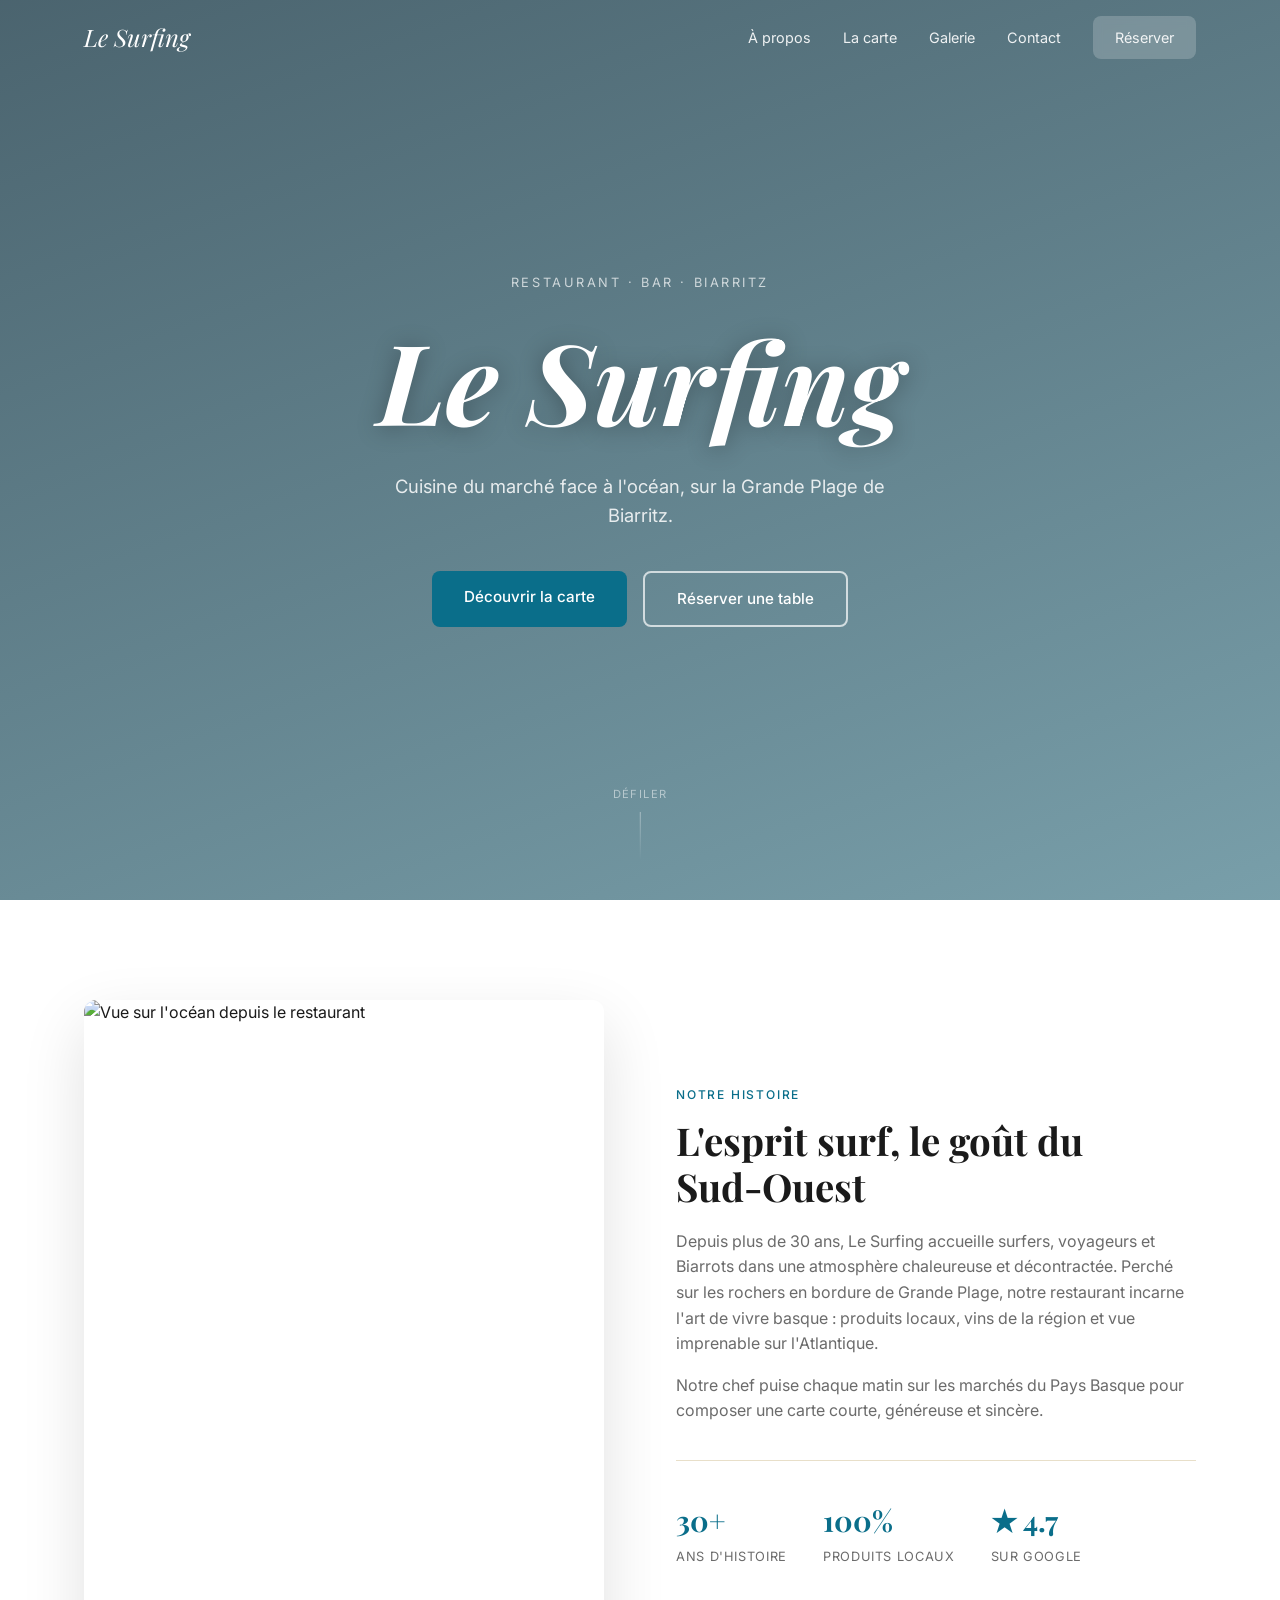
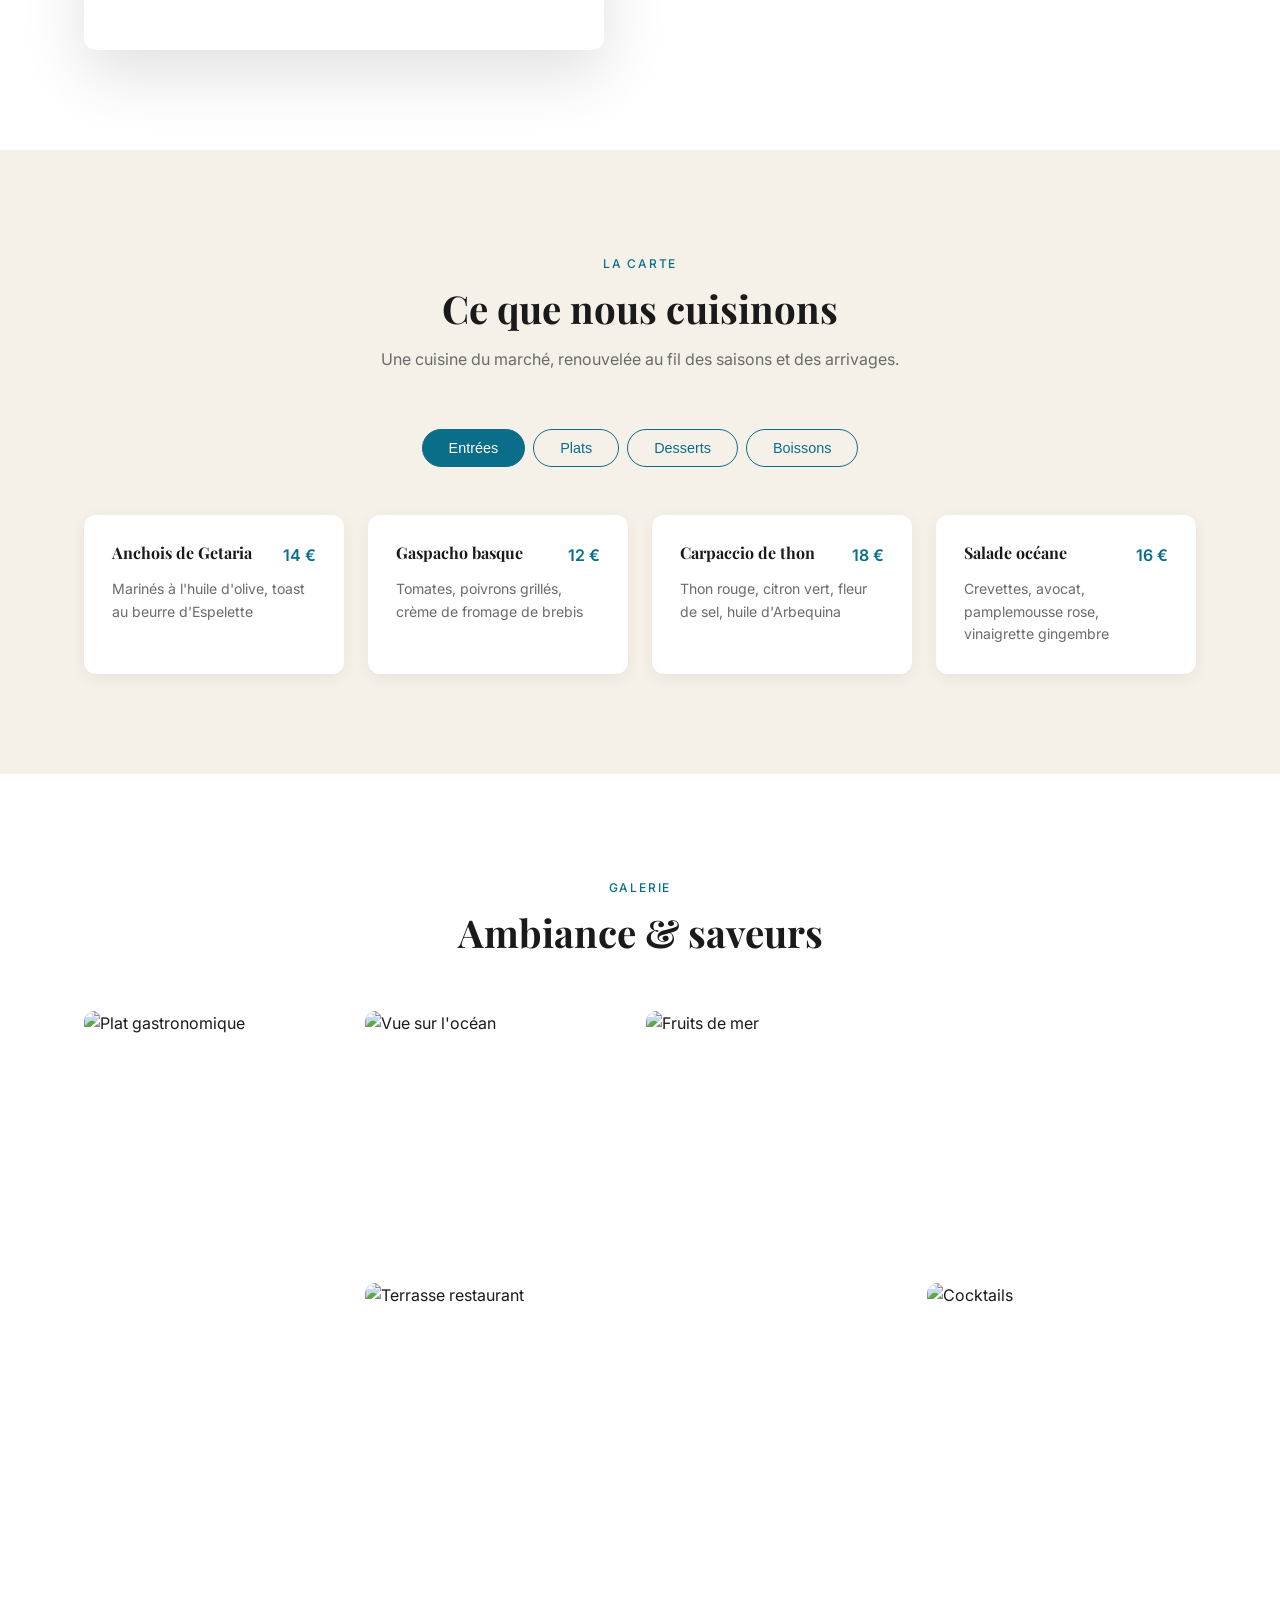
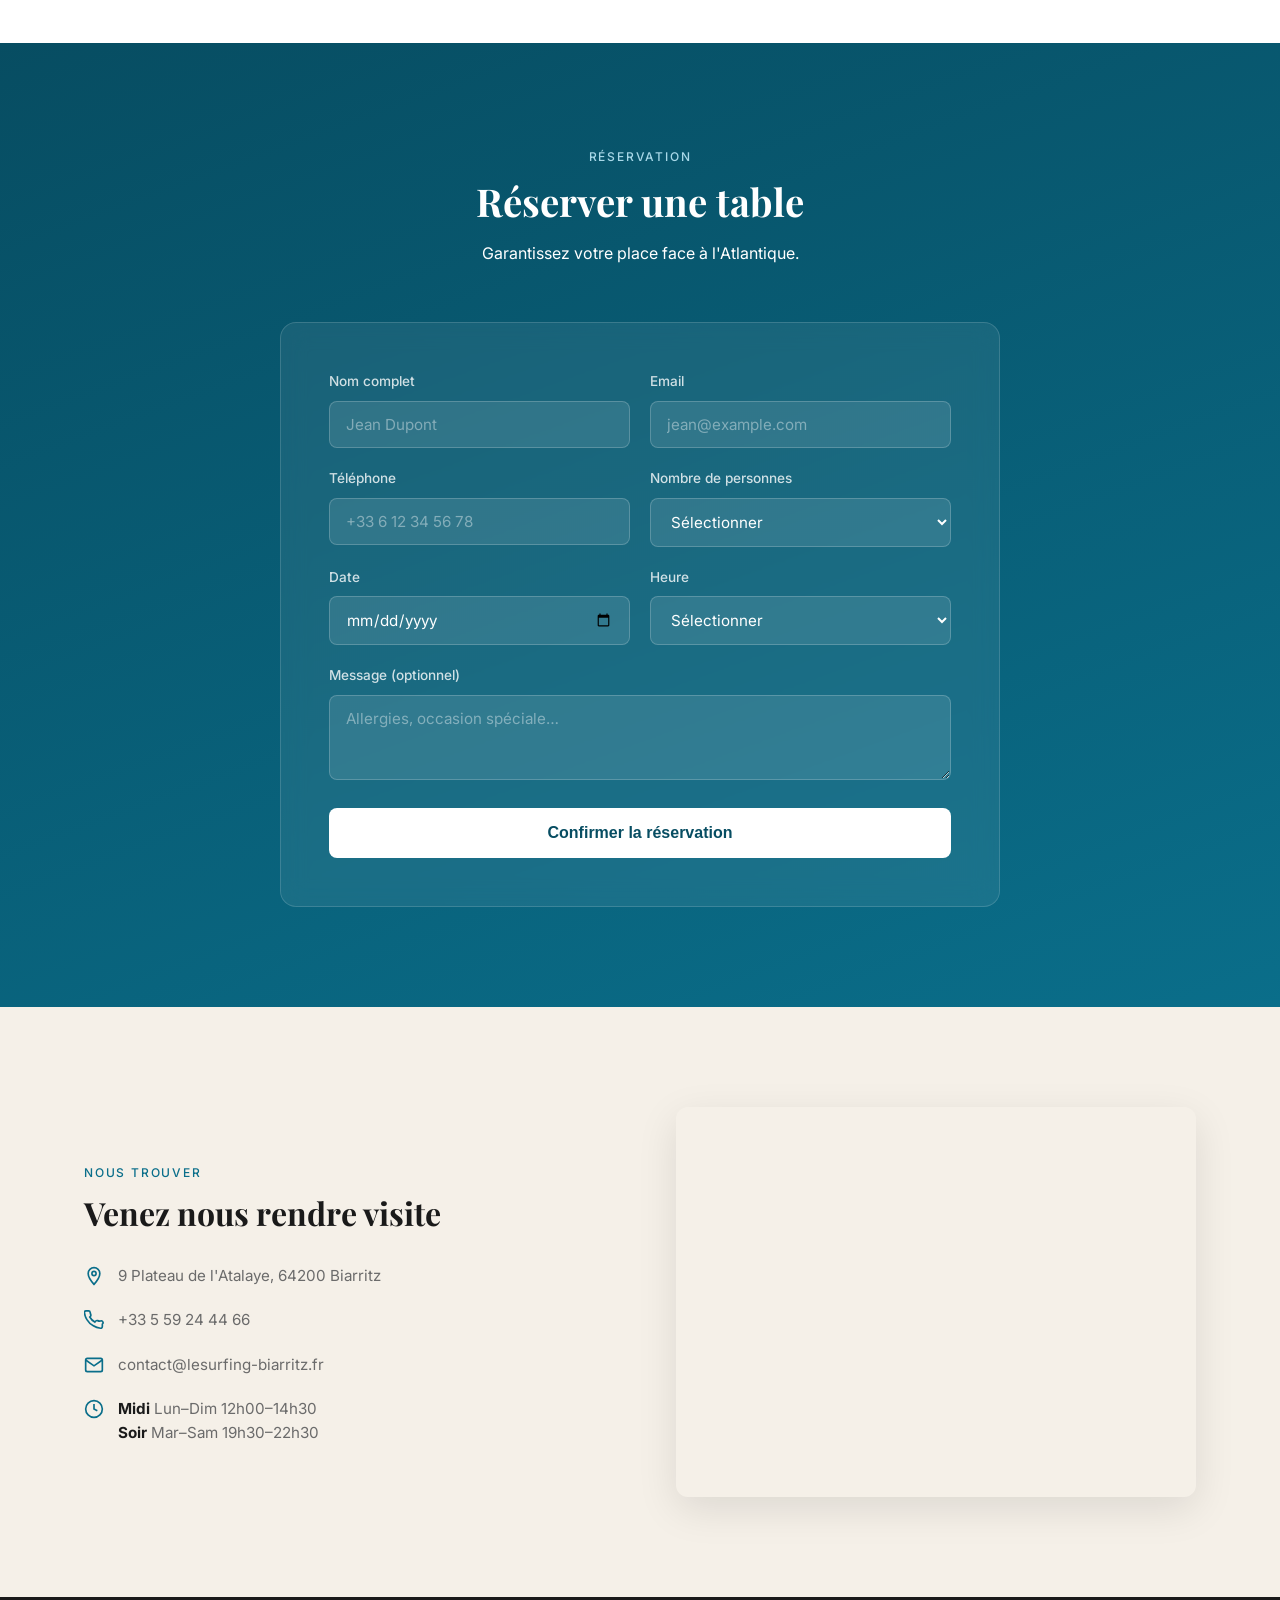
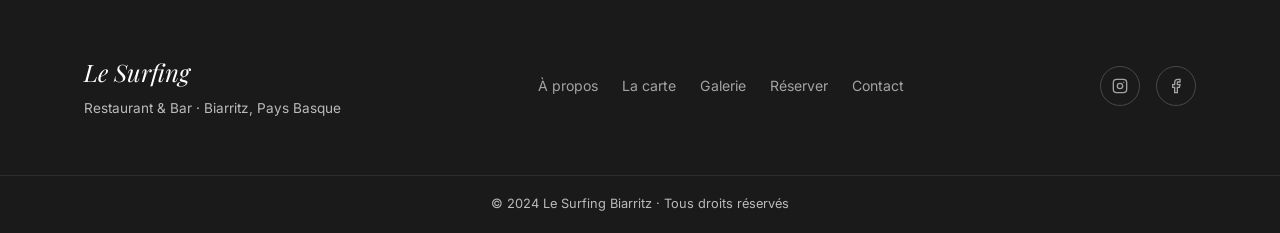
==== index.html @ 6267dc28 "Création du site web du restaurant Le Surfing à Biarritz Site complet avec : hero plein écran, secti" ====
<!DOCTYPE html>
<html lang="fr">
<head>
  <meta charset="UTF-8" />
  <meta name="viewport" content="width=device-width, initial-scale=1.0" />
  <title>Le Surfing – Restaurant à Biarritz</title>
  <link rel="stylesheet" href="style.css" />
  <link rel="preconnect" href="https://fonts.googleapis.com" />
  <link rel="preconnect" href="https://fonts.gstatic.com" crossorigin />
  <link href="https://fonts.googleapis.com/css2?family=Playfair+Display:ital,wght@0,400;0,700;1,400&family=Inter:wght@300;400;500&display=swap" rel="stylesheet" />
</head>
<body>

  <!-- NAVIGATION -->
  <nav id="navbar">
    <div class="nav-container">
      <a href="#hero" class="nav-logo">Le Surfing</a>
      <button class="nav-toggle" id="navToggle" aria-label="Menu">
        <span></span><span></span><span></span>
      </button>
      <ul class="nav-links" id="navLinks">
        <li><a href="#about">À propos</a></li>
        <li><a href="#menu">La carte</a></li>
        <li><a href="#gallery">Galerie</a></li>
        <li><a href="#contact">Contact</a></li>
        <li><a href="#reservation" class="btn-nav">Réserver</a></li>
      </ul>
    </div>
  </nav>

  <!-- HERO -->
  <section id="hero">
    <div class="hero-overlay"></div>
    <div class="hero-content">
      <p class="hero-tag">Restaurant · Bar · Biarritz</p>
      <h1>Le Surfing</h1>
      <p class="hero-sub">Cuisine du marché face à l'océan, sur la Grande Plage de Biarritz.</p>
      <div class="hero-cta">
        <a href="#menu" class="btn-primary">Découvrir la carte</a>
        <a href="#reservation" class="btn-secondary">Réserver une table</a>
      </div>
    </div>
    <div class="hero-scroll">
      <span>Défiler</span>
      <div class="scroll-line"></div>
    </div>
  </section>

  <!-- ABOUT -->
  <section id="about">
    <div class="container split">
      <div class="split-img">
        <img src="https://images.unsplash.com/photo-1507525428034-b723cf961d3e?w=800&q=80" alt="Vue sur l'océan depuis le restaurant" />
      </div>
      <div class="split-text">
        <span class="label">Notre histoire</span>
        <h2>L'esprit surf, le goût du Sud‑Ouest</h2>
        <p>Depuis plus de 30 ans, Le Surfing accueille surfers, voyageurs et Biarrots dans une atmosphère chaleureuse et décontractée. Perché sur les rochers en bordure de Grande Plage, notre restaurant incarne l'art de vivre basque : produits locaux, vins de la région et vue imprenable sur l'Atlantique.</p>
        <p>Notre chef puise chaque matin sur les marchés du Pays Basque pour composer une carte courte, généreuse et sincère.</p>
        <div class="stats">
          <div class="stat"><strong>30+</strong><span>ans d'histoire</span></div>
          <div class="stat"><strong>100%</strong><span>produits locaux</span></div>
          <div class="stat"><strong>★ 4.7</strong><span>sur Google</span></div>
        </div>
      </div>
    </div>
  </section>

  <!-- MENU -->
  <section id="menu">
    <div class="container">
      <div class="section-header">
        <span class="label">La carte</span>
        <h2>Ce que nous cuisinons</h2>
        <p>Une cuisine du marché, renouvelée au fil des saisons et des arrivages.</p>
      </div>
      <div class="menu-tabs">
        <button class="tab active" data-tab="entrees">Entrées</button>
        <button class="tab" data-tab="plats">Plats</button>
        <button class="tab" data-tab="desserts">Desserts</button>
        <button class="tab" data-tab="boissons">Boissons</button>
      </div>

      <div class="menu-grid active" id="tab-entrees">
        <div class="menu-card">
          <div class="menu-card-top"><h3>Anchois de Getaria</h3><span>14 €</span></div>
          <p>Marinés à l'huile d'olive, toast au beurre d'Espelette</p>
        </div>
        <div class="menu-card">
          <div class="menu-card-top"><h3>Gaspacho basque</h3><span>12 €</span></div>
          <p>Tomates, poivrons grillés, crème de fromage de brebis</p>
        </div>
        <div class="menu-card">
          <div class="menu-card-top"><h3>Carpaccio de thon</h3><span>18 €</span></div>
          <p>Thon rouge, citron vert, fleur de sel, huile d'Arbequina</p>
        </div>
        <div class="menu-card">
          <div class="menu-card-top"><h3>Salade océane</h3><span>16 €</span></div>
          <p>Crevettes, avocat, pamplemousse rose, vinaigrette gingembre</p>
        </div>
      </div>

      <div class="menu-grid" id="tab-plats">
        <div class="menu-card">
          <div class="menu-card-top"><h3>Ttoro de pêcheur</h3><span>28 €</span></div>
          <p>Soupe de poissons basque, rouille maison, croûtons ailés</p>
        </div>
        <div class="menu-card">
          <div class="menu-card-top"><h3>Chipirons à l'encre</h3><span>26 €</span></div>
          <p>Encornets farcis, riz noir, légumes du jardin</p>
        </div>
        <div class="menu-card featured">
          <div class="menu-card-top"><h3>Dorade royale entière <span class="badge">Coup de cœur</span></h3><span>34 €</span></div>
          <p>Grillée au feu de bois, piperade maison, pommes de terre grenaille</p>
        </div>
        <div class="menu-card">
          <div class="menu-card-top"><h3>Magret de canard des Landes</h3><span>30 €</span></div>
          <p>Sauce cerise-Armagnac, gratin de cèpes</p>
        </div>
      </div>

      <div class="menu-grid" id="tab-desserts">
        <div class="menu-card">
          <div class="menu-card-top"><h3>Gâteau basque</h3><span>9 €</span></div>
          <p>Crème pâtissière ou confiture cerises noires, crème fraîche</p>
        </div>
        <div class="menu-card">
          <div class="menu-card-top"><h3>Tarte aux pommes</h3><span>8 €</span></div>
          <p>Pommes Fuji, caramel au beurre salé, boule de vanille</p>
        </div>
        <div class="menu-card">
          <div class="menu-card-top"><h3>Île flottante au piment</h3><span>9 €</span></div>
          <p>Meringue légère, crème anglaise, poudre d'Espelette</p>
        </div>
        <div class="menu-card">
          <div class="menu-card-top"><h3>Fromages du Pays Basque</h3><span>12 €</span></div>
          <p>Ossau-Iraty, brebis frais, confiture de figues</p>
        </div>
      </div>

      <div class="menu-grid" id="tab-boissons">
        <div class="menu-card">
          <div class="menu-card-top"><h3>Txakoli Basque</h3><span>7 €</span></div>
          <p>Vin blanc pétillant, léger et fruité, du Pays Basque</p>
        </div>
        <div class="menu-card">
          <div class="menu-card-top"><h3>Irouléguy rouge</h3><span>8 €</span></div>
          <p>AOC Irouléguy, tanins soyeux, notes épicées</p>
        </div>
        <div class="menu-card">
          <div class="menu-card-top"><h3>Bière Pêcheur Biarritz</h3><span>6 €</span></div>
          <p>Bière artisanale locale, blonde légèrement ambrée</p>
        </div>
        <div class="menu-card">
          <div class="menu-card-top"><h3>Cocktail Surf Sunset</h3><span>11 €</span></div>
          <p>Rhum, passion, citron vert, sirop d'hibiscus</p>
        </div>
      </div>
    </div>
  </section>

  <!-- GALLERY -->
  <section id="gallery">
    <div class="container">
      <div class="section-header">
        <span class="label">Galerie</span>
        <h2>Ambiance & saveurs</h2>
      </div>
    </div>
    <div class="gallery-grid">
      <div class="gallery-item tall">
        <img src="https://images.unsplash.com/photo-1414235077428-338989a2e8c0?w=600&q=80" alt="Plat gastronomique" />
      </div>
      <div class="gallery-item">
        <img src="https://images.unsplash.com/photo-1501854140801-50d01698950b?w=600&q=80" alt="Vue sur l'océan" />
      </div>
      <div class="gallery-item">
        <img src="https://images.unsplash.com/photo-1544025162-d76694265947?w=600&q=80" alt="Fruits de mer" />
      </div>
      <div class="gallery-item wide">
        <img src="https://images.unsplash.com/photo-1559339352-11d035aa65de?w=900&q=80" alt="Terrasse restaurant" />
      </div>
      <div class="gallery-item">
        <img src="https://images.unsplash.com/photo-1551218808-94e220e084d2?w=600&q=80" alt="Cocktails" />
      </div>
    </div>
  </section>

  <!-- RESERVATION -->
  <section id="reservation">
    <div class="container">
      <div class="section-header light">
        <span class="label">Réservation</span>
        <h2>Réserver une table</h2>
        <p>Garantissez votre place face à l'Atlantique.</p>
      </div>
      <form class="reservation-form" id="reservationForm" novalidate>
        <div class="form-row">
          <div class="form-group">
            <label for="name">Nom complet</label>
            <input type="text" id="name" name="name" placeholder="Jean Dupont" required />
          </div>
          <div class="form-group">
            <label for="email">Email</label>
            <input type="email" id="email" name="email" placeholder="jean@example.com" required />
          </div>
        </div>
        <div class="form-row">
          <div class="form-group">
            <label for="phone">Téléphone</label>
            <input type="tel" id="phone" name="phone" placeholder="+33 6 12 34 56 78" />
          </div>
          <div class="form-group">
            <label for="guests">Nombre de personnes</label>
            <select id="guests" name="guests" required>
              <option value="">Sélectionner</option>
              <option value="1">1 personne</option>
              <option value="2">2 personnes</option>
              <option value="3">3 personnes</option>
              <option value="4">4 personnes</option>
              <option value="5">5 personnes</option>
              <option value="6+">6+ personnes</option>
            </select>
          </div>
        </div>
        <div class="form-row">
          <div class="form-group">
            <label for="date">Date</label>
            <input type="date" id="date" name="date" required />
          </div>
          <div class="form-group">
            <label for="time">Heure</label>
            <select id="time" name="time" required>
              <option value="">Sélectionner</option>
              <option>12:00</option>
              <option>12:30</option>
              <option>13:00</option>
              <option>13:30</option>
              <option>19:30</option>
              <option>20:00</option>
              <option>20:30</option>
              <option>21:00</option>
            </select>
          </div>
        </div>
        <div class="form-group full">
          <label for="message">Message (optionnel)</label>
          <textarea id="message" name="message" placeholder="Allergies, occasion spéciale…" rows="3"></textarea>
        </div>
        <button type="submit" class="btn-primary">Confirmer la réservation</button>
      </form>
      <div class="form-success" id="formSuccess">
        <div class="success-icon">✓</div>
        <h3>Réservation reçue !</h3>
        <p>Nous vous confirmerons par email dans les plus brefs délais. À très bientôt au Surfing !</p>
      </div>
    </div>
  </section>

  <!-- CONTACT -->
  <section id="contact">
    <div class="container contact-grid">
      <div class="contact-info">
        <span class="label">Nous trouver</span>
        <h2>Venez nous rendre visite</h2>
        <ul class="contact-list">
          <li>
            <svg viewBox="0 0 24 24" fill="none" stroke="currentColor" stroke-width="2"><path d="M12 2C8.13 2 5 5.13 5 9c0 5.25 7 13 7 13s7-7.75 7-13c0-3.87-3.13-7-7-7z"/><circle cx="12" cy="9" r="2.5"/></svg>
            <span>9 Plateau de l'Atalaye, 64200 Biarritz</span>
          </li>
          <li>
            <svg viewBox="0 0 24 24" fill="none" stroke="currentColor" stroke-width="2"><path d="M22 16.92v3a2 2 0 01-2.18 2 19.79 19.79 0 01-8.63-3.07A19.5 19.5 0 013.5 11.5a19.79 19.79 0 01-3.07-8.67A2 2 0 012.41 1h3a2 2 0 012 1.72c.127.96.36 1.903.7 2.81a2 2 0 01-.45 2.11L6.91 8.44a16 16 0 006.06 6.06l1.23-1.27a2 2 0 012.11-.45c.907.34 1.85.573 2.81.7A2 2 0 0122 16.92z"/></svg>
            <span>+33 5 59 24 44 66</span>
          </li>
          <li>
            <svg viewBox="0 0 24 24" fill="none" stroke="currentColor" stroke-width="2"><path d="M4 4h16c1.1 0 2 .9 2 2v12c0 1.1-.9 2-2 2H4c-1.1 0-2-.9-2-2V6c0-1.1.9-2 2-2z"/><polyline points="22,6 12,13 2,6"/></svg>
            <span>contact@lesurfing-biarritz.fr</span>
          </li>
          <li>
            <svg viewBox="0 0 24 24" fill="none" stroke="currentColor" stroke-width="2"><circle cx="12" cy="12" r="10"/><polyline points="12 6 12 12 16 14"/></svg>
            <div>
              <strong>Midi</strong> Lun–Dim 12h00–14h30<br />
              <strong>Soir</strong> Mar–Sam 19h30–22h30
            </div>
          </li>
        </ul>
      </div>
      <div class="contact-map">
        <iframe
          title="Carte Le Surfing Biarritz"
          src="https://www.openstreetmap.org/export/embed.html?bbox=-1.5650%2C43.4820%2C-1.5550%2C43.4870&layer=mapnik&marker=43.4845%2C-1.5598"
          allowfullscreen
          loading="lazy">
        </iframe>
      </div>
    </div>
  </section>

  <!-- FOOTER -->
  <footer>
    <div class="container footer-inner">
      <div class="footer-brand">
        <span class="nav-logo">Le Surfing</span>
        <p>Restaurant & Bar · Biarritz, Pays Basque</p>
      </div>
      <div class="footer-links">
        <a href="#about">À propos</a>
        <a href="#menu">La carte</a>
        <a href="#gallery">Galerie</a>
        <a href="#reservation">Réserver</a>
        <a href="#contact">Contact</a>
      </div>
      <div class="footer-social">
        <a href="#" aria-label="Instagram">
          <svg viewBox="0 0 24 24" fill="none" stroke="currentColor" stroke-width="2"><rect x="2" y="2" width="20" height="20" rx="5"/><circle cx="12" cy="12" r="4"/><circle cx="17.5" cy="6.5" r="1" fill="currentColor" stroke="none"/></svg>
        </a>
        <a href="#" aria-label="Facebook">
          <svg viewBox="0 0 24 24" fill="none" stroke="currentColor" stroke-width="2"><path d="M18 2h-3a5 5 0 00-5 5v3H7v4h3v8h4v-8h3l1-4h-4V7a1 1 0 011-1h3z"/></svg>
        </a>
      </div>
    </div>
    <div class="footer-bottom">
      <p>© 2024 Le Surfing Biarritz · Tous droits réservés</p>
    </div>
  </footer>

  <script src="main.js"></script>
</body>
</html>
---- style.css ----
/* ===== RESET & BASE ===== */
*, *::before, *::after { box-sizing: border-box; margin: 0; padding: 0; }

:root {
  --ocean:    #0a6e8a;
  --ocean-dk: #074d62;
  --sand:     #f5f0e8;
  --sand-dk:  #e8dfc9;
  --text:     #1a1a1a;
  --muted:    #6b6b6b;
  --white:    #ffffff;
  --accent:   #c8522a;
  --radius:   8px;
  --transition: 0.3s ease;
}

html { scroll-behavior: smooth; }

body {
  font-family: 'Inter', sans-serif;
  color: var(--text);
  background: var(--white);
  line-height: 1.6;
  overflow-x: hidden;
}

h1, h2, h3 { font-family: 'Playfair Display', serif; line-height: 1.2; }

a { text-decoration: none; color: inherit; }

img { display: block; width: 100%; height: 100%; object-fit: cover; }

/* ===== UTILITIES ===== */
.container {
  max-width: 1160px;
  margin: 0 auto;
  padding: 0 24px;
}

.label {
  display: inline-block;
  font-size: 0.75rem;
  font-weight: 500;
  letter-spacing: 0.15em;
  text-transform: uppercase;
  color: var(--ocean);
  margin-bottom: 12px;
}

.section-header {
  text-align: center;
  max-width: 580px;
  margin: 0 auto 56px;
}
.section-header h2 { font-size: clamp(1.8rem, 3vw, 2.6rem); margin-bottom: 16px; }
.section-header p  { color: var(--muted); }
.section-header.light .label { color: #a8d8e8; }
.section-header.light h2,
.section-header.light p { color: var(--white); }

/* ===== BUTTONS ===== */
.btn-primary, .btn-secondary, .btn-nav {
  display: inline-block;
  padding: 14px 32px;
  border-radius: var(--radius);
  font-size: 0.95rem;
  font-weight: 500;
  cursor: pointer;
  transition: var(--transition);
  border: none;
}

.btn-primary {
  background: var(--ocean);
  color: var(--white);
}
.btn-primary:hover { background: var(--ocean-dk); transform: translateY(-2px); }

.btn-secondary {
  background: transparent;
  color: var(--white);
  border: 2px solid rgba(255,255,255,0.7);
}
.btn-secondary:hover { background: rgba(255,255,255,0.15); }

/* ===== NAV ===== */
#navbar {
  position: fixed;
  top: 0; left: 0; right: 0;
  z-index: 100;
  padding: 16px 0;
  transition: background var(--transition), box-shadow var(--transition);
}

#navbar.scrolled {
  background: rgba(255,255,255,0.97);
  box-shadow: 0 1px 24px rgba(0,0,0,0.08);
}
#navbar.scrolled .nav-logo,
#navbar.scrolled .nav-links a { color: var(--text); }
#navbar.scrolled .nav-links a:hover { color: var(--ocean); }
#navbar.scrolled .btn-nav { background: var(--ocean); color: var(--white); }

.nav-container {
  max-width: 1160px;
  margin: 0 auto;
  padding: 0 24px;
  display: flex;
  align-items: center;
  justify-content: space-between;
}

.nav-logo {
  font-family: 'Playfair Display', serif;
  font-size: 1.5rem;
  font-style: italic;
  color: var(--white);
  transition: color var(--transition);
}

.nav-links {
  display: flex;
  align-items: center;
  gap: 32px;
  list-style: none;
}

.nav-links a {
  font-size: 0.9rem;
  font-weight: 400;
  color: rgba(255,255,255,0.9);
  transition: color var(--transition);
}
.nav-links a:hover { color: var(--white); }

.btn-nav {
  padding: 10px 22px;
  background: rgba(255,255,255,0.2);
  color: var(--white);
  border-radius: var(--radius);
  backdrop-filter: blur(4px);
  font-size: 0.9rem;
}
.btn-nav:hover { background: rgba(255,255,255,0.35); }

.nav-toggle {
  display: none;
  flex-direction: column;
  gap: 5px;
  background: none;
  border: none;
  cursor: pointer;
  padding: 4px;
}
.nav-toggle span {
  display: block;
  width: 24px;
  height: 2px;
  background: var(--white);
  border-radius: 2px;
  transition: var(--transition);
}
#navbar.scrolled .nav-toggle span { background: var(--text); }

/* ===== HERO ===== */
#hero {
  position: relative;
  min-height: 100vh;
  display: flex;
  align-items: center;
  justify-content: center;
  background: url('https://images.unsplash.com/photo-1505118380757-91f5f5632de0?w=1600&q=80') center/cover no-repeat;
}

.hero-overlay {
  position: absolute;
  inset: 0;
  background: linear-gradient(160deg, rgba(5,40,55,0.72) 0%, rgba(10,80,100,0.55) 100%);
}

.hero-content {
  position: relative;
  text-align: center;
  color: var(--white);
  padding: 24px;
  max-width: 760px;
}

.hero-tag {
  font-size: 0.8rem;
  letter-spacing: 0.2em;
  text-transform: uppercase;
  color: rgba(255,255,255,0.7);
  margin-bottom: 20px;
}

.hero-content h1 {
  font-size: clamp(3.5rem, 9vw, 7rem);
  font-style: italic;
  margin-bottom: 24px;
  text-shadow: 0 2px 24px rgba(0,0,0,0.3);
}

.hero-sub {
  font-size: 1.15rem;
  color: rgba(255,255,255,0.85);
  max-width: 500px;
  margin: 0 auto 40px;
}

.hero-cta {
  display: flex;
  gap: 16px;
  justify-content: center;
  flex-wrap: wrap;
}

.hero-scroll {
  position: absolute;
  bottom: 40px;
  left: 50%;
  transform: translateX(-50%);
  display: flex;
  flex-direction: column;
  align-items: center;
  gap: 8px;
  color: rgba(255,255,255,0.5);
  font-size: 0.7rem;
  letter-spacing: 0.12em;
  text-transform: uppercase;
}
.scroll-line {
  width: 1px;
  height: 48px;
  background: linear-gradient(to bottom, rgba(255,255,255,0.4), transparent);
  animation: scrollAnim 1.8s ease-in-out infinite;
}
@keyframes scrollAnim {
  0%, 100% { transform: scaleY(1); opacity: 1; }
  50%       { transform: scaleY(0.5); opacity: 0.4; }
}

/* ===== ABOUT ===== */
#about {
  padding: 100px 0;
  background: var(--white);
}

.split {
  display: grid;
  grid-template-columns: 1fr 1fr;
  gap: 72px;
  align-items: center;
}

.split-img {
  border-radius: 12px;
  overflow: hidden;
  aspect-ratio: 4/5;
  box-shadow: 0 24px 64px rgba(0,0,0,0.12);
}

.split-text h2 { font-size: clamp(1.8rem, 3vw, 2.4rem); margin-bottom: 20px; }
.split-text p { color: var(--muted); margin-bottom: 16px; }

.stats {
  display: flex;
  gap: 36px;
  margin-top: 36px;
  padding-top: 36px;
  border-top: 1px solid var(--sand-dk);
}
.stat strong { display: block; font-size: 1.8rem; font-family: 'Playfair Display', serif; color: var(--ocean); }
.stat span   { font-size: 0.8rem; color: var(--muted); text-transform: uppercase; letter-spacing: 0.05em; }

/* ===== MENU ===== */
#menu {
  padding: 100px 0;
  background: var(--sand);
}

.menu-tabs {
  display: flex;
  justify-content: center;
  gap: 8px;
  margin-bottom: 48px;
  flex-wrap: wrap;
}

.tab {
  padding: 10px 26px;
  border-radius: 40px;
  border: 1.5px solid var(--ocean);
  background: transparent;
  color: var(--ocean);
  font-size: 0.9rem;
  font-weight: 500;
  cursor: pointer;
  transition: var(--transition);
}
.tab:hover, .tab.active {
  background: var(--ocean);
  color: var(--white);
}

.menu-grid {
  display: none;
  grid-template-columns: repeat(auto-fill, minmax(260px, 1fr));
  gap: 24px;
}
.menu-grid.active { display: grid; }

.menu-card {
  background: var(--white);
  border-radius: 12px;
  padding: 28px;
  box-shadow: 0 4px 16px rgba(0,0,0,0.06);
  transition: transform var(--transition), box-shadow var(--transition);
}
.menu-card:hover {
  transform: translateY(-4px);
  box-shadow: 0 12px 32px rgba(0,0,0,0.1);
}
.menu-card.featured {
  border: 2px solid var(--ocean);
}
.menu-card-top {
  display: flex;
  justify-content: space-between;
  align-items: flex-start;
  gap: 12px;
  margin-bottom: 10px;
}
.menu-card-top h3 { font-size: 1rem; font-family: 'Playfair Display', serif; }
.menu-card-top > span { font-weight: 600; color: var(--ocean); white-space: nowrap; }
.menu-card p { font-size: 0.88rem; color: var(--muted); }
.badge {
  display: inline-block;
  background: var(--accent);
  color: var(--white);
  font-size: 0.65rem;
  font-family: 'Inter', sans-serif;
  font-weight: 500;
  padding: 2px 8px;
  border-radius: 20px;
  vertical-align: middle;
  margin-left: 6px;
}

/* ===== GALLERY ===== */
#gallery {
  padding: 100px 0;
  background: var(--white);
}

.gallery-grid {
  display: grid;
  grid-template-columns: repeat(4, 1fr);
  grid-template-rows: 260px 260px;
  gap: 12px;
  padding: 0 24px;
  max-width: 1160px;
  margin: 0 auto;
}

.gallery-item { border-radius: 10px; overflow: hidden; }
.gallery-item img { transition: transform 0.5s ease; }
.gallery-item:hover img { transform: scale(1.05); }
.gallery-item.tall  { grid-row: span 2; }
.gallery-item.wide  { grid-column: span 2; }

/* ===== RESERVATION ===== */
#reservation {
  padding: 100px 0;
  background: linear-gradient(160deg, var(--ocean-dk), var(--ocean));
}

.reservation-form {
  max-width: 720px;
  margin: 0 auto;
  background: rgba(255,255,255,0.07);
  backdrop-filter: blur(12px);
  border: 1px solid rgba(255,255,255,0.15);
  border-radius: 16px;
  padding: 48px;
}

.form-success {
  display: none;
  max-width: 720px;
  margin: 0 auto;
  text-align: center;
  color: var(--white);
  padding: 48px;
}
.form-success.show { display: block; }
.success-icon {
  width: 72px;
  height: 72px;
  border-radius: 50%;
  background: rgba(255,255,255,0.15);
  display: flex;
  align-items: center;
  justify-content: center;
  font-size: 2rem;
  margin: 0 auto 24px;
}
.form-success h3 { font-size: 1.8rem; color: var(--white); margin-bottom: 12px; }
.form-success p  { color: rgba(255,255,255,0.8); }

.form-row {
  display: grid;
  grid-template-columns: 1fr 1fr;
  gap: 20px;
  margin-bottom: 20px;
}

.form-group {
  display: flex;
  flex-direction: column;
  gap: 8px;
}
.form-group.full { margin-bottom: 20px; }

label {
  font-size: 0.85rem;
  font-weight: 500;
  color: rgba(255,255,255,0.8);
}

input, select, textarea {
  padding: 13px 16px;
  border-radius: var(--radius);
  border: 1px solid rgba(255,255,255,0.2);
  background: rgba(255,255,255,0.1);
  color: var(--white);
  font-size: 0.95rem;
  font-family: 'Inter', sans-serif;
  transition: border-color var(--transition);
  outline: none;
}
input::placeholder, textarea::placeholder { color: rgba(255,255,255,0.4); }
input:focus, select:focus, textarea:focus {
  border-color: rgba(255,255,255,0.6);
  background: rgba(255,255,255,0.15);
}
select option { background: var(--ocean-dk); color: var(--white); }

.reservation-form .btn-primary {
  width: 100%;
  margin-top: 8px;
  background: var(--white);
  color: var(--ocean-dk);
  font-weight: 600;
  padding: 16px;
  font-size: 1rem;
}
.reservation-form .btn-primary:hover { background: var(--sand); transform: translateY(-2px); }

/* ===== CONTACT ===== */
#contact {
  padding: 100px 0;
  background: var(--sand);
}

.contact-grid {
  display: grid;
  grid-template-columns: 1fr 1fr;
  gap: 72px;
  align-items: center;
}

.contact-info h2 { font-size: clamp(1.6rem, 2.5vw, 2.2rem); margin-bottom: 32px; }

.contact-list {
  list-style: none;
  display: flex;
  flex-direction: column;
  gap: 20px;
}
.contact-list li {
  display: flex;
  gap: 14px;
  align-items: flex-start;
  font-size: 0.95rem;
  color: var(--muted);
}
.contact-list svg {
  width: 20px;
  height: 20px;
  flex-shrink: 0;
  color: var(--ocean);
  margin-top: 2px;
}
.contact-list strong { color: var(--text); }

.contact-map {
  border-radius: 12px;
  overflow: hidden;
  aspect-ratio: 4/3;
  box-shadow: 0 12px 40px rgba(0,0,0,0.1);
}
.contact-map iframe { width: 100%; height: 100%; border: none; }

/* ===== FOOTER ===== */
footer {
  background: var(--text);
  color: rgba(255,255,255,0.7);
}

.footer-inner {
  display: flex;
  align-items: center;
  justify-content: space-between;
  gap: 24px;
  padding: 56px 24px;
  flex-wrap: wrap;
}

.footer-brand .nav-logo { color: var(--white); display: block; margin-bottom: 6px; }
.footer-brand p { font-size: 0.85rem; }

.footer-links {
  display: flex;
  gap: 24px;
  flex-wrap: wrap;
}
.footer-links a {
  font-size: 0.88rem;
  color: rgba(255,255,255,0.6);
  transition: color var(--transition);
}
.footer-links a:hover { color: var(--white); }

.footer-social {
  display: flex;
  gap: 16px;
}
.footer-social a {
  width: 40px;
  height: 40px;
  border-radius: 50%;
  border: 1px solid rgba(255,255,255,0.2);
  display: flex;
  align-items: center;
  justify-content: center;
  color: rgba(255,255,255,0.6);
  transition: var(--transition);
}
.footer-social a svg { width: 16px; height: 16px; }
.footer-social a:hover {
  border-color: rgba(255,255,255,0.6);
  color: var(--white);
}

.footer-bottom {
  text-align: center;
  padding: 18px 24px;
  border-top: 1px solid rgba(255,255,255,0.08);
  font-size: 0.8rem;
}

/* ===== RESPONSIVE ===== */
@media (max-width: 900px) {
  .split, .contact-grid { grid-template-columns: 1fr; gap: 48px; }
  .split-img { aspect-ratio: 16/9; }
  .gallery-grid {
    grid-template-columns: repeat(2, 1fr);
    grid-template-rows: unset;
  }
  .gallery-item.tall, .gallery-item.wide { grid-row: unset; grid-column: unset; }
  .footer-inner { flex-direction: column; text-align: center; }
}

@media (max-width: 680px) {
  #navbar { padding: 12px 0; }
  .nav-toggle { display: flex; }
  .nav-links {
    display: none;
    position: absolute;
    top: 60px; left: 0; right: 0;
    background: rgba(10,40,55,0.97);
    flex-direction: column;
    align-items: center;
    gap: 0;
    padding: 16px 0;
  }
  .nav-links.open { display: flex; }
  #navbar.scrolled .nav-links { background: rgba(255,255,255,0.97); }
  #navbar.scrolled .nav-links a { color: var(--text); }
  .nav-links li { width: 100%; text-align: center; }
  .nav-links a { display: block; padding: 14px; color: var(--white); }
  .btn-nav { background: var(--ocean); }

  .form-row { grid-template-columns: 1fr; }
  .reservation-form { padding: 28px 20px; }

  .gallery-grid { grid-template-columns: 1fr; }

  .stats { flex-direction: column; gap: 20px; }
  .hero-cta { flex-direction: column; align-items: center; }
}
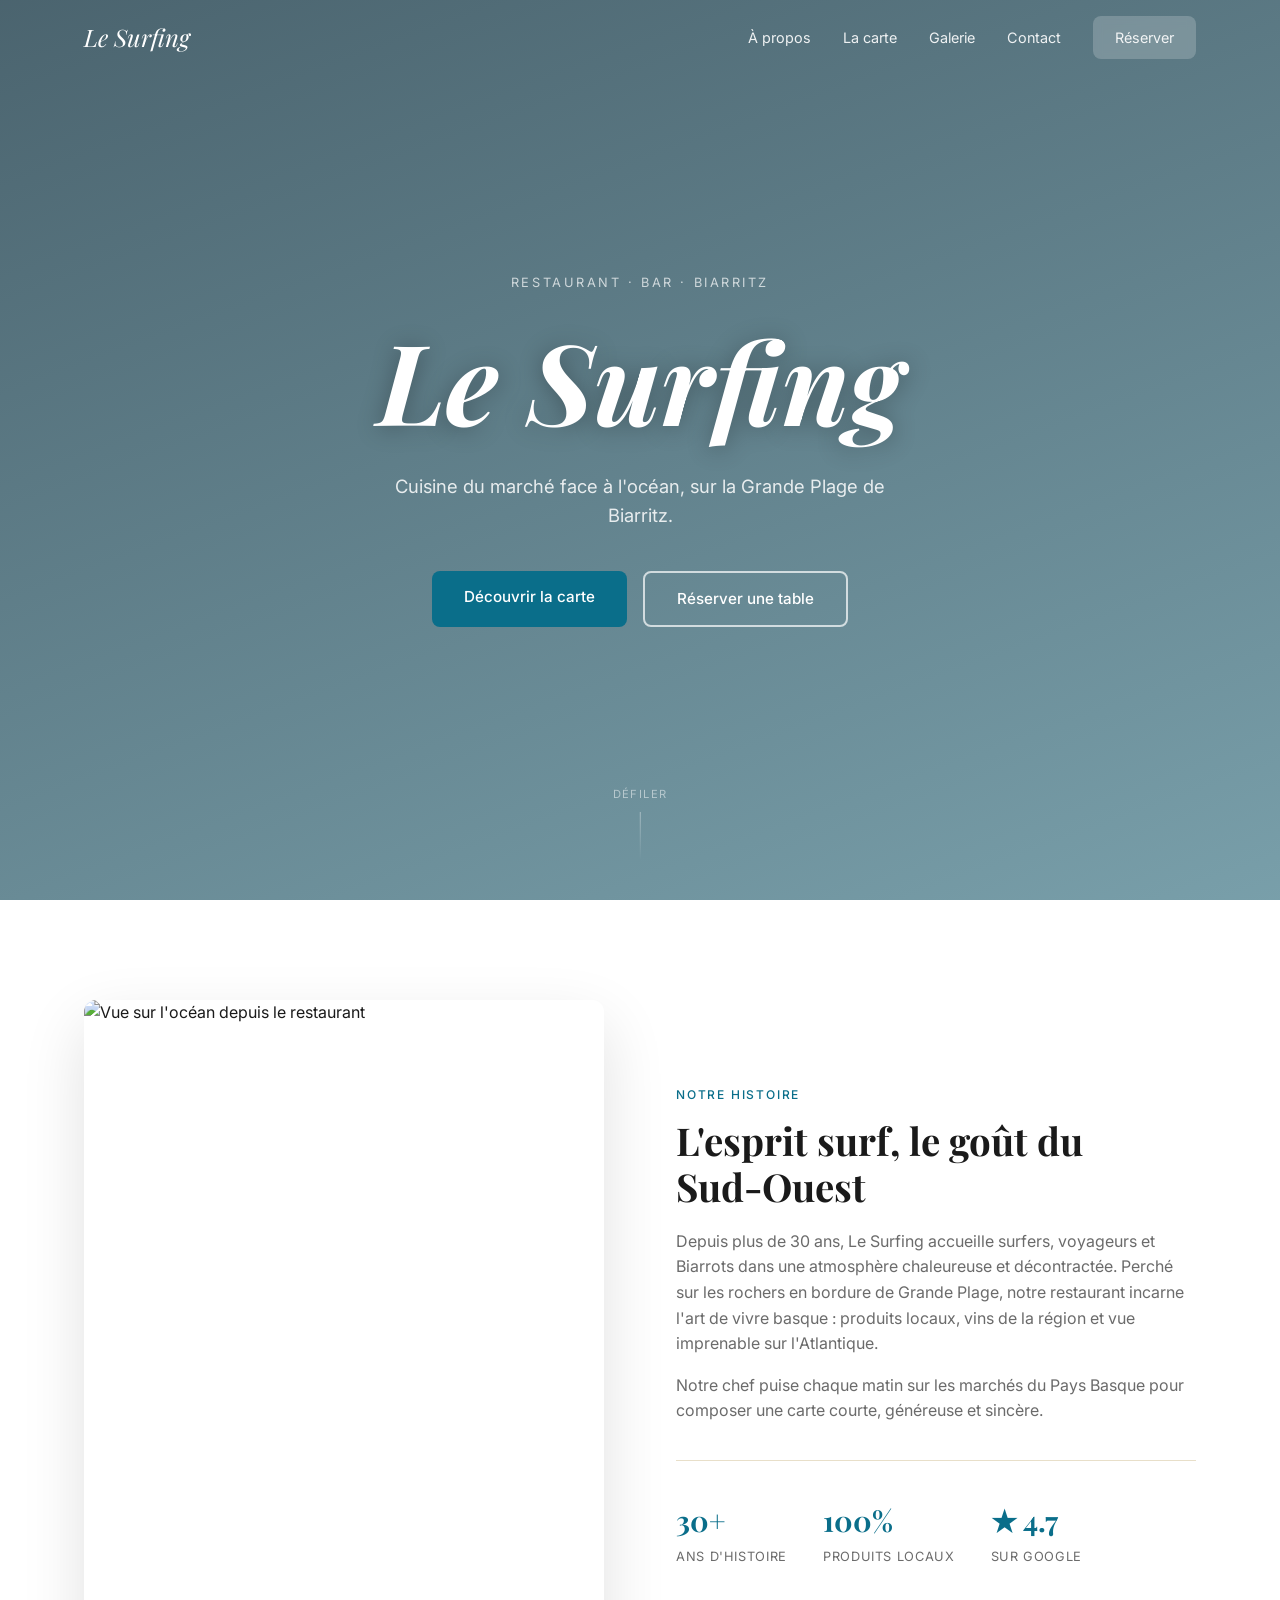
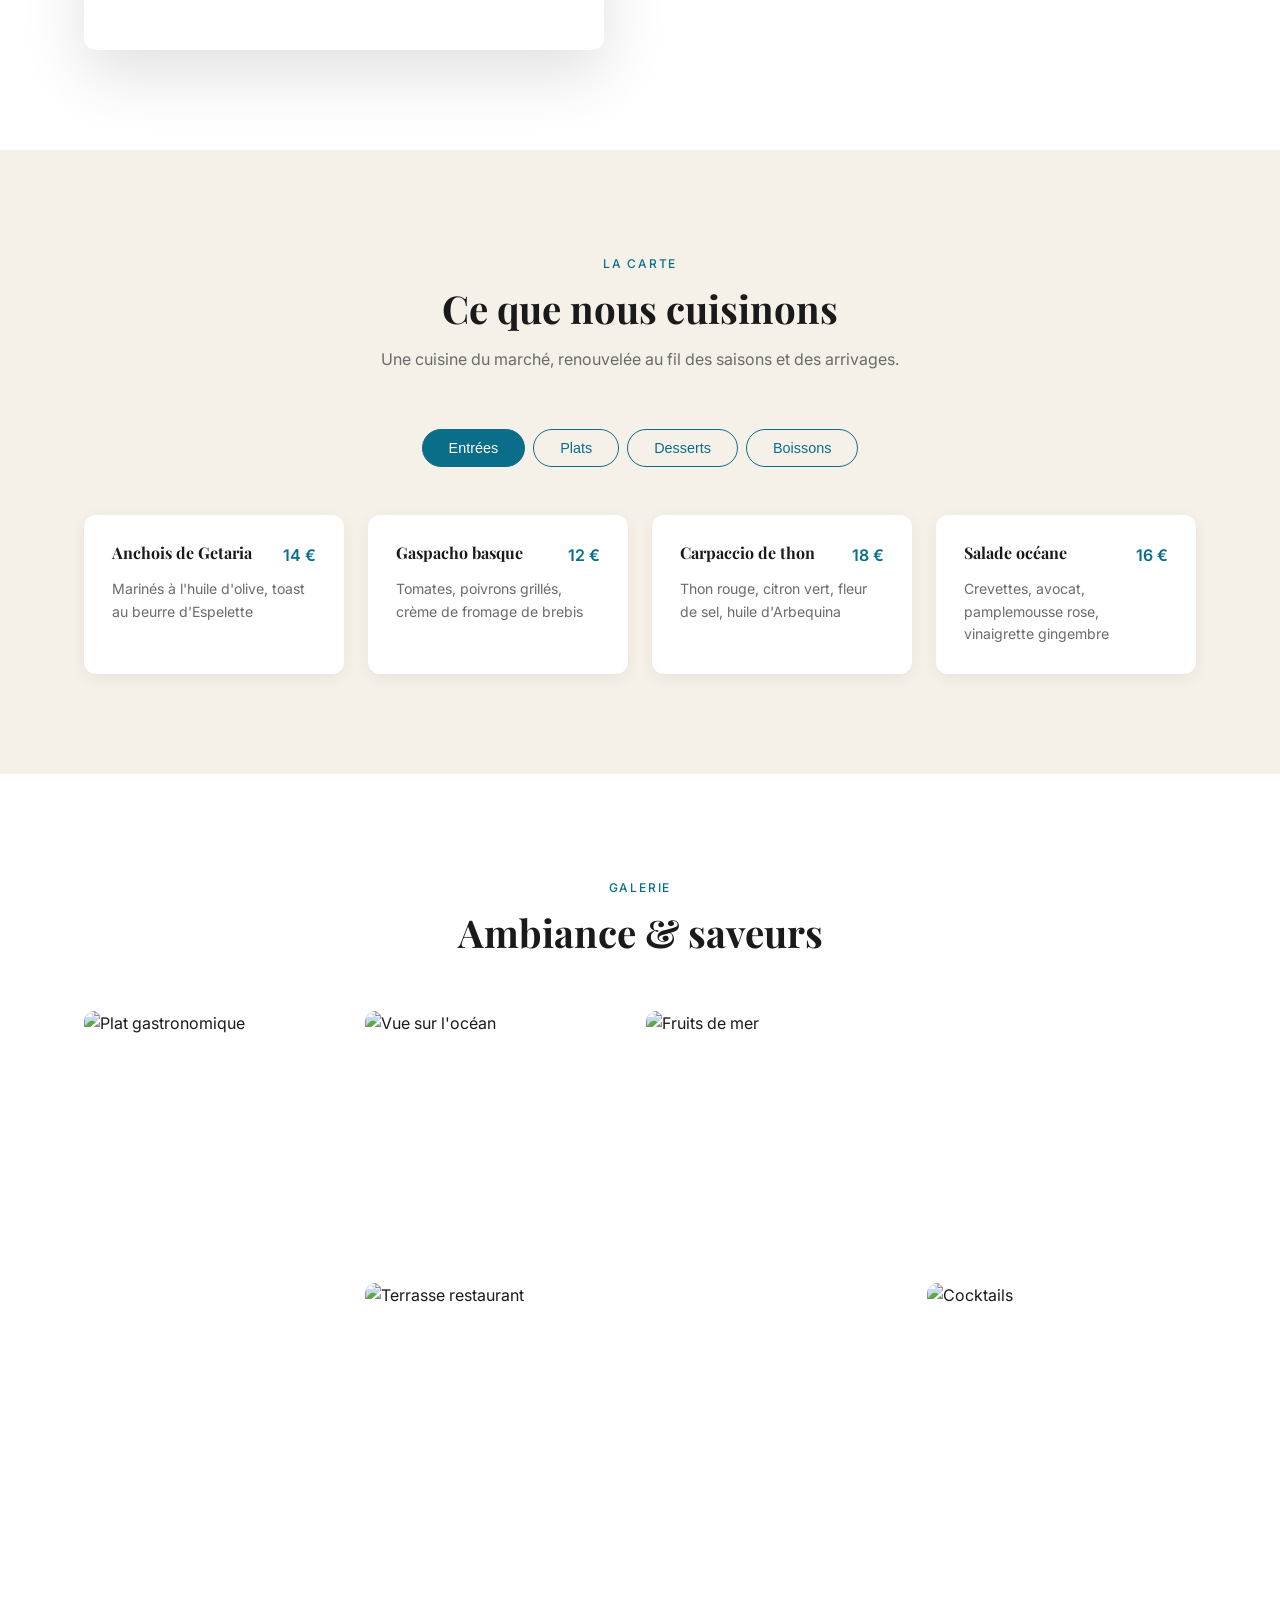
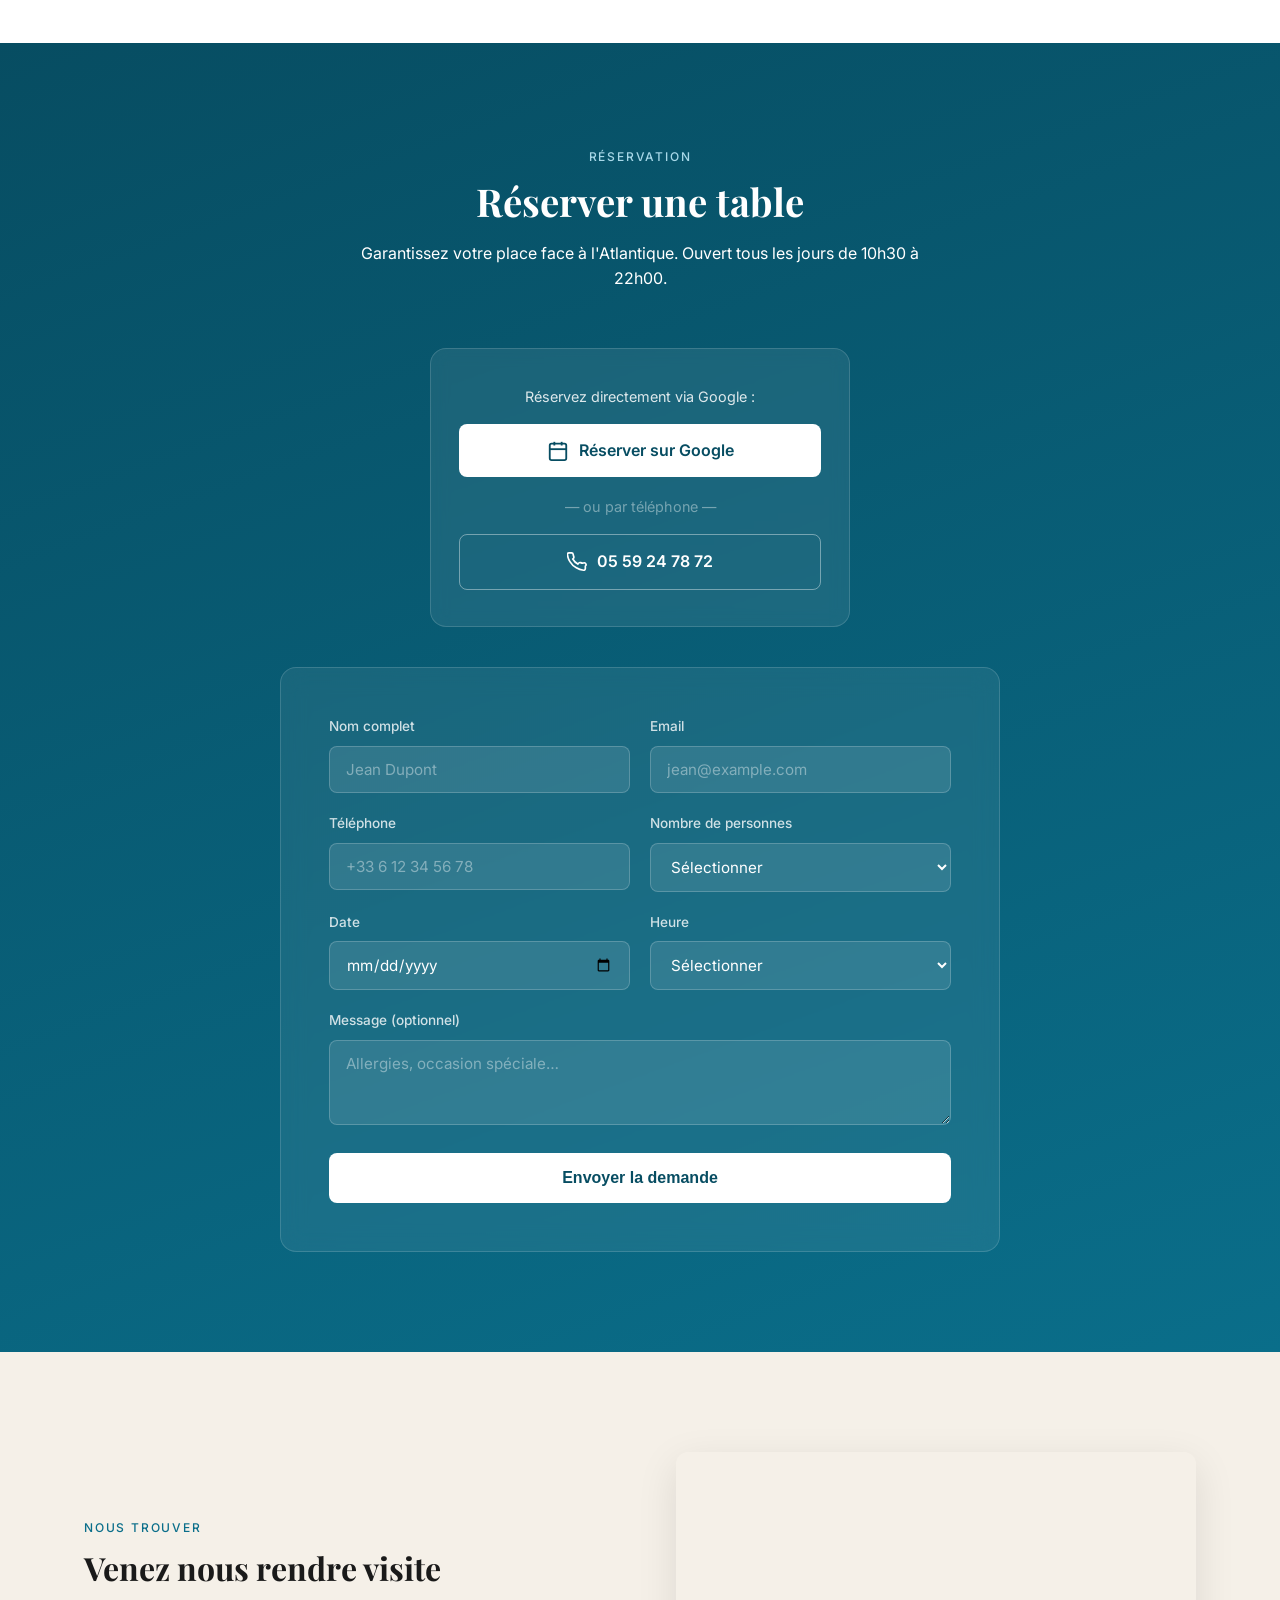
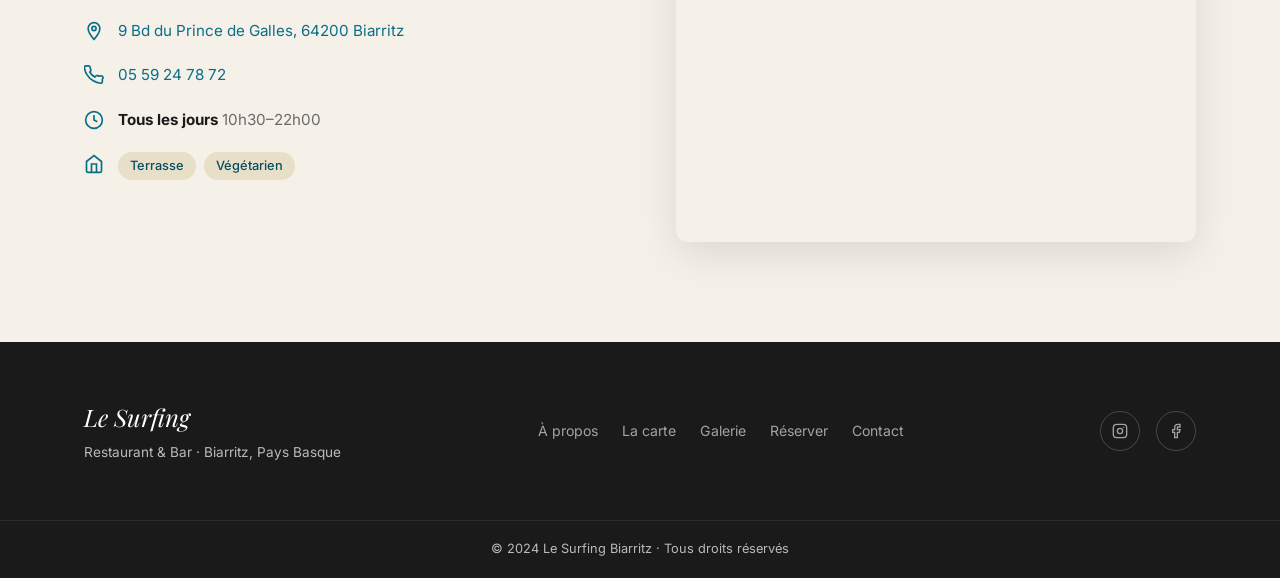
==== commit d4d4d9b2: "Mise à jour avec les vraies informations du restaurant - Adresse : 9 Bd du Prince de Galles, 64200 B" ====
--- a/index.html
+++ b/index.html
@@ -37,7 +37,7 @@
       <p class="hero-sub">Cuisine du marché face à l'océan, sur la Grande Plage de Biarritz.</p>
       <div class="hero-cta">
         <a href="#menu" class="btn-primary">Découvrir la carte</a>
-        <a href="#reservation" class="btn-secondary">Réserver une table</a>
+        <a href="https://www.google.com/maps/reserve/v/dine/c/FndfW2MKxDg?source=pa&opi=89978449&hl=fr-FR&gei=3Qw4aorrEPickdUPwpPL6AI&sourceurl=https://www.google.com/search?q%3Dle%2Bsurfing%2Bbiarritz%2Bpappers%26oq%3Dle%2Bsur%26pf%3Dcs%26sourceid%3Dchrome%26ie%3DUTF-8" target="_blank" rel="noopener" class="btn-secondary">Réserver une table</a>
       </div>
     </div>
     <div class="hero-scroll">
@@ -192,7 +192,20 @@
       <div class="section-header light">
         <span class="label">Réservation</span>
         <h2>Réserver une table</h2>
-        <p>Garantissez votre place face à l'Atlantique.</p>
+        <p>Garantissez votre place face à l'Atlantique. Ouvert tous les jours de 10h30 à 22h00.</p>
+      </div>
+      <div class="reservation-cta-box">
+        <p>Réservez directement via Google :</p>
+        <a href="https://www.google.com/maps/reserve/v/dine/c/FndfW2MKxDg?source=pa&opi=89978449&hl=fr-FR&gei=3Qw4aorrEPickdUPwpPL6AI&sourceurl=https://www.google.com/search?q%3Dle%2Bsurfing%2Bbiarritz%2Bpappers%26oq%3Dle%2Bsur%26pf%3Dcs%26sourceid%3Dchrome%26ie%3DUTF-8"
+           target="_blank" rel="noopener" class="btn-reserve-google">
+          <svg viewBox="0 0 24 24" width="22" height="22" fill="none" stroke="currentColor" stroke-width="2"><rect x="3" y="4" width="18" height="18" rx="2"/><line x1="16" y1="2" x2="16" y2="6"/><line x1="8" y1="2" x2="8" y2="6"/><line x1="3" y1="10" x2="21" y2="10"/></svg>
+          Réserver sur Google
+        </a>
+        <p class="or-divider">— ou par téléphone —</p>
+        <a href="tel:+33559247872" class="btn-reserve-phone">
+          <svg viewBox="0 0 24 24" width="20" height="20" fill="none" stroke="currentColor" stroke-width="2"><path d="M22 16.92v3a2 2 0 01-2.18 2 19.79 19.79 0 01-8.63-3.07A19.5 19.5 0 013.5 11.5a19.79 19.79 0 01-3.07-8.67A2 2 0 012.41 1h3a2 2 0 012 1.72c.127.96.36 1.903.7 2.81a2 2 0 01-.45 2.11L6.91 8.44a16 16 0 006.06 6.06l1.23-1.27a2 2 0 012.11-.45c.907.34 1.85.573 2.81.7A2 2 0 0122 16.92z"/></svg>
+          05 59 24 78 72
+        </a>
       </div>
       <form class="reservation-form" id="reservationForm" novalidate>
         <div class="form-row">
@@ -232,14 +245,21 @@
             <label for="time">Heure</label>
             <select id="time" name="time" required>
               <option value="">Sélectionner</option>
+              <option>10:30</option>
+              <option>11:00</option>
+              <option>11:30</option>
               <option>12:00</option>
               <option>12:30</option>
               <option>13:00</option>
               <option>13:30</option>
+              <option>14:00</option>
+              <option>14:30</option>
+              <option>19:00</option>
               <option>19:30</option>
               <option>20:00</option>
               <option>20:30</option>
               <option>21:00</option>
+              <option>21:30</option>
             </select>
           </div>
         </div>
@@ -247,7 +267,7 @@
           <label for="message">Message (optionnel)</label>
           <textarea id="message" name="message" placeholder="Allergies, occasion spéciale…" rows="3"></textarea>
         </div>
-        <button type="submit" class="btn-primary">Confirmer la réservation</button>
+        <button type="submit" class="btn-primary">Envoyer la demande</button>
       </form>
       <div class="form-success" id="formSuccess">
         <div class="success-icon">✓</div>
@@ -266,21 +286,23 @@
         <ul class="contact-list">
           <li>
             <svg viewBox="0 0 24 24" fill="none" stroke="currentColor" stroke-width="2"><path d="M12 2C8.13 2 5 5.13 5 9c0 5.25 7 13 7 13s7-7.75 7-13c0-3.87-3.13-7-7-7z"/><circle cx="12" cy="9" r="2.5"/></svg>
-            <span>9 Plateau de l'Atalaye, 64200 Biarritz</span>
+            <a href="https://maps.google.com/?q=9+Bd+du+Prince+de+Galles,+64200+Biarritz" target="_blank" rel="noopener">9 Bd du Prince de Galles, 64200 Biarritz</a>
           </li>
           <li>
             <svg viewBox="0 0 24 24" fill="none" stroke="currentColor" stroke-width="2"><path d="M22 16.92v3a2 2 0 01-2.18 2 19.79 19.79 0 01-8.63-3.07A19.5 19.5 0 013.5 11.5a19.79 19.79 0 01-3.07-8.67A2 2 0 012.41 1h3a2 2 0 012 1.72c.127.96.36 1.903.7 2.81a2 2 0 01-.45 2.11L6.91 8.44a16 16 0 006.06 6.06l1.23-1.27a2 2 0 012.11-.45c.907.34 1.85.573 2.81.7A2 2 0 0122 16.92z"/></svg>
-            <span>+33 5 59 24 44 66</span>
-          </li>
-          <li>
-            <svg viewBox="0 0 24 24" fill="none" stroke="currentColor" stroke-width="2"><path d="M4 4h16c1.1 0 2 .9 2 2v12c0 1.1-.9 2-2 2H4c-1.1 0-2-.9-2-2V6c0-1.1.9-2 2-2z"/><polyline points="22,6 12,13 2,6"/></svg>
-            <span>contact@lesurfing-biarritz.fr</span>
+            <a href="tel:+33559247872">05 59 24 78 72</a>
           </li>
           <li>
             <svg viewBox="0 0 24 24" fill="none" stroke="currentColor" stroke-width="2"><circle cx="12" cy="12" r="10"/><polyline points="12 6 12 12 16 14"/></svg>
             <div>
-              <strong>Midi</strong> Lun–Dim 12h00–14h30<br />
-              <strong>Soir</strong> Mar–Sam 19h30–22h30
+              <strong>Tous les jours</strong> 10h30–22h00
+            </div>
+          </li>
+          <li>
+            <svg viewBox="0 0 24 24" fill="none" stroke="currentColor" stroke-width="2"><path d="M3 9l9-7 9 7v11a2 2 0 01-2 2H5a2 2 0 01-2-2z"/><polyline points="9 22 9 12 15 12 15 22"/></svg>
+            <div class="services-tags">
+              <span class="service-tag">Terrasse</span>
+              <span class="service-tag">Végétarien</span>
             </div>
           </li>
         </ul>
@@ -288,7 +310,7 @@
       <div class="contact-map">
         <iframe
           title="Carte Le Surfing Biarritz"
-          src="https://www.openstreetmap.org/export/embed.html?bbox=-1.5650%2C43.4820%2C-1.5550%2C43.4870&layer=mapnik&marker=43.4845%2C-1.5598"
+          src="https://www.openstreetmap.org/export/embed.html?bbox=-1.5640%2C43.4820%2C-1.5540%2C43.4870&layer=mapnik&marker=43.4843%2C-1.5590"
           allowfullscreen
           loading="lazy">
         </iframe>
--- a/style.css
+++ b/style.css
@@ -369,6 +369,54 @@
 .gallery-item.tall  { grid-row: span 2; }
 .gallery-item.wide  { grid-column: span 2; }
 
+/* ===== RESERVATION CTA ===== */
+.reservation-cta-box {
+  max-width: 420px;
+  margin: 0 auto 40px;
+  text-align: center;
+  color: rgba(255,255,255,0.85);
+  background: rgba(255,255,255,0.08);
+  border: 1px solid rgba(255,255,255,0.15);
+  border-radius: 16px;
+  padding: 36px 28px;
+  backdrop-filter: blur(8px);
+}
+.reservation-cta-box > p { font-size: 0.9rem; margin-bottom: 16px; }
+
+.btn-reserve-google, .btn-reserve-phone {
+  display: inline-flex;
+  align-items: center;
+  gap: 10px;
+  padding: 14px 28px;
+  border-radius: var(--radius);
+  font-size: 1rem;
+  font-weight: 600;
+  transition: var(--transition);
+  cursor: pointer;
+}
+.btn-reserve-google {
+  background: var(--white);
+  color: var(--ocean-dk);
+  width: 100%;
+  justify-content: center;
+}
+.btn-reserve-google:hover { background: var(--sand); transform: translateY(-2px); }
+
+.or-divider {
+  color: rgba(255,255,255,0.4);
+  font-size: 0.8rem;
+  margin: 18px 0;
+}
+
+.btn-reserve-phone {
+  background: transparent;
+  color: var(--white);
+  border: 1.5px solid rgba(255,255,255,0.4);
+  width: 100%;
+  justify-content: center;
+}
+.btn-reserve-phone:hover { background: rgba(255,255,255,0.1); }
+
 /* ===== RESERVATION ===== */
 #reservation {
   padding: 100px 0;
@@ -492,7 +540,20 @@
   color: var(--ocean);
   margin-top: 2px;
 }
+.contact-list a { color: var(--ocean); transition: color var(--transition); }
+.contact-list a:hover { color: var(--ocean-dk); }
 .contact-list strong { color: var(--text); }
+
+.services-tags { display: flex; gap: 8px; flex-wrap: wrap; }
+.service-tag {
+  display: inline-block;
+  padding: 4px 12px;
+  border-radius: 20px;
+  background: var(--sand-dk);
+  color: var(--ocean-dk);
+  font-size: 0.8rem;
+  font-weight: 500;
+}
 
 .contact-map {
   border-radius: 12px;
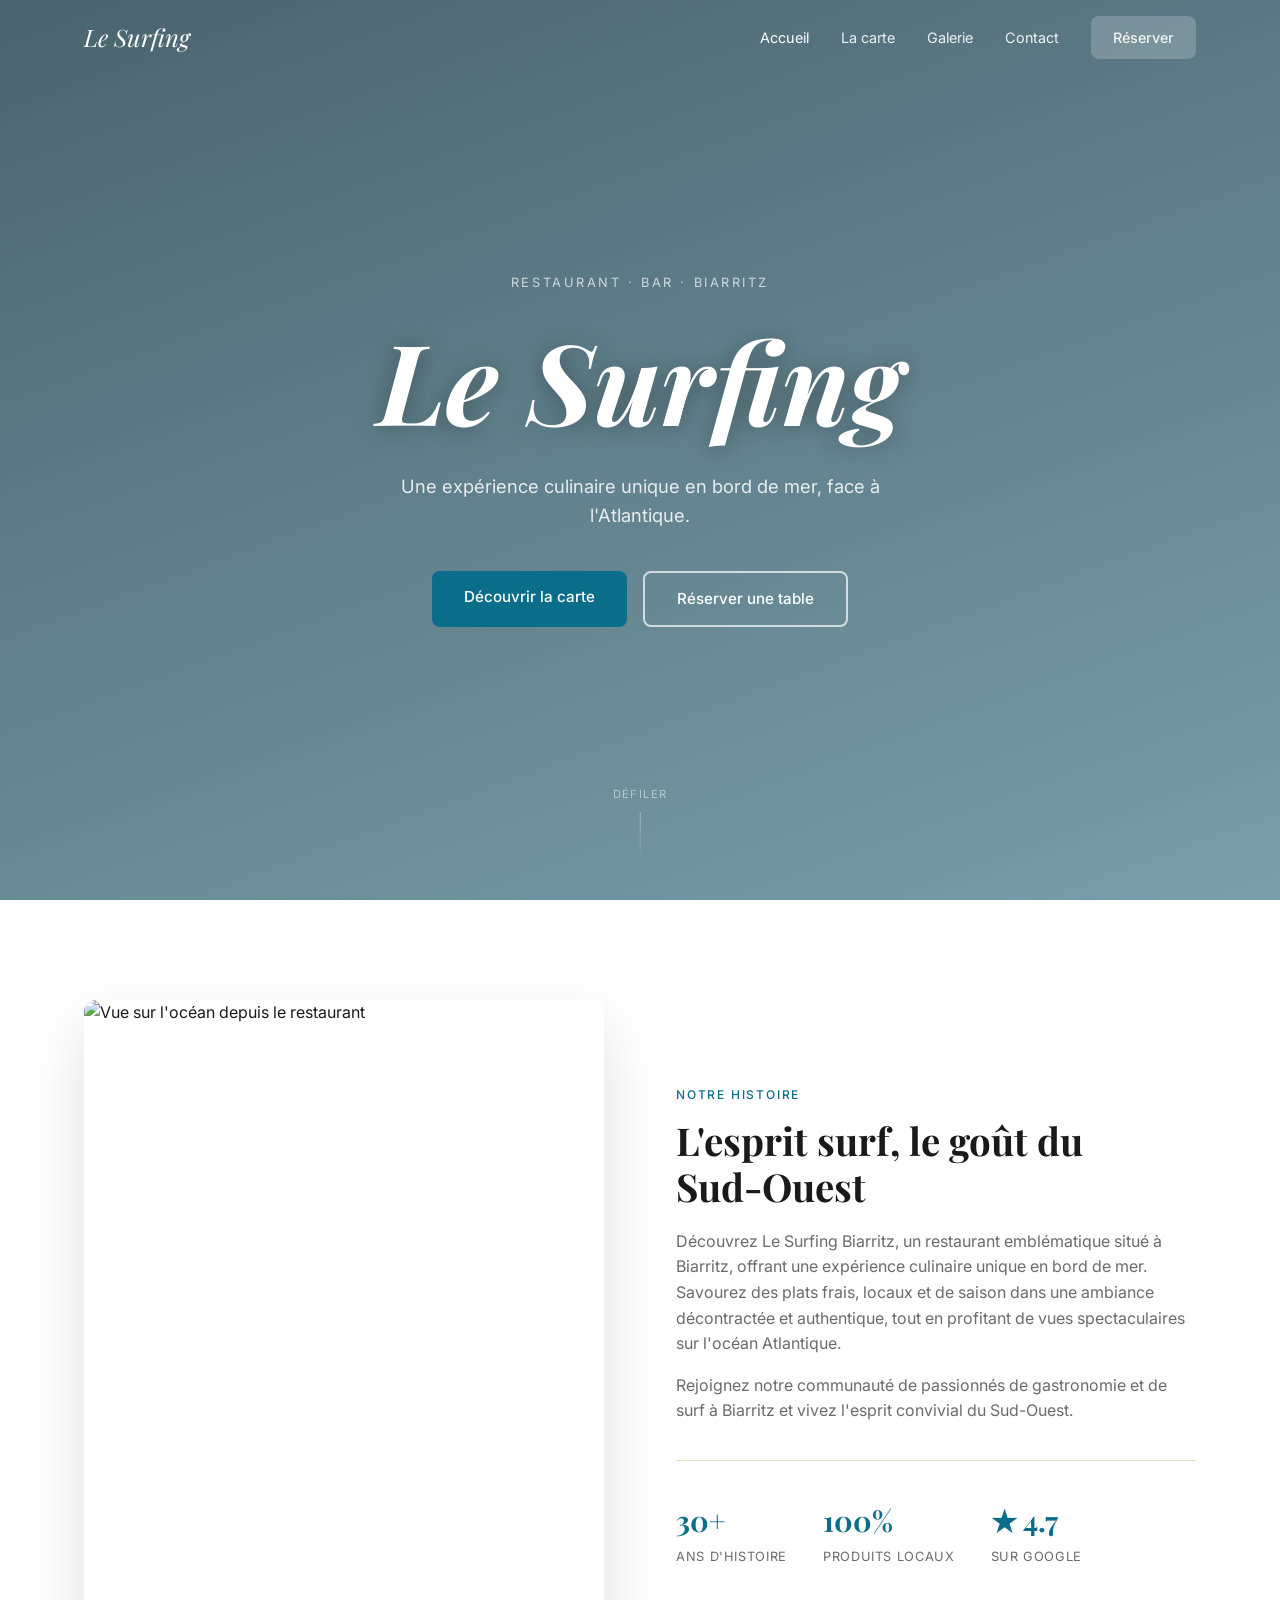
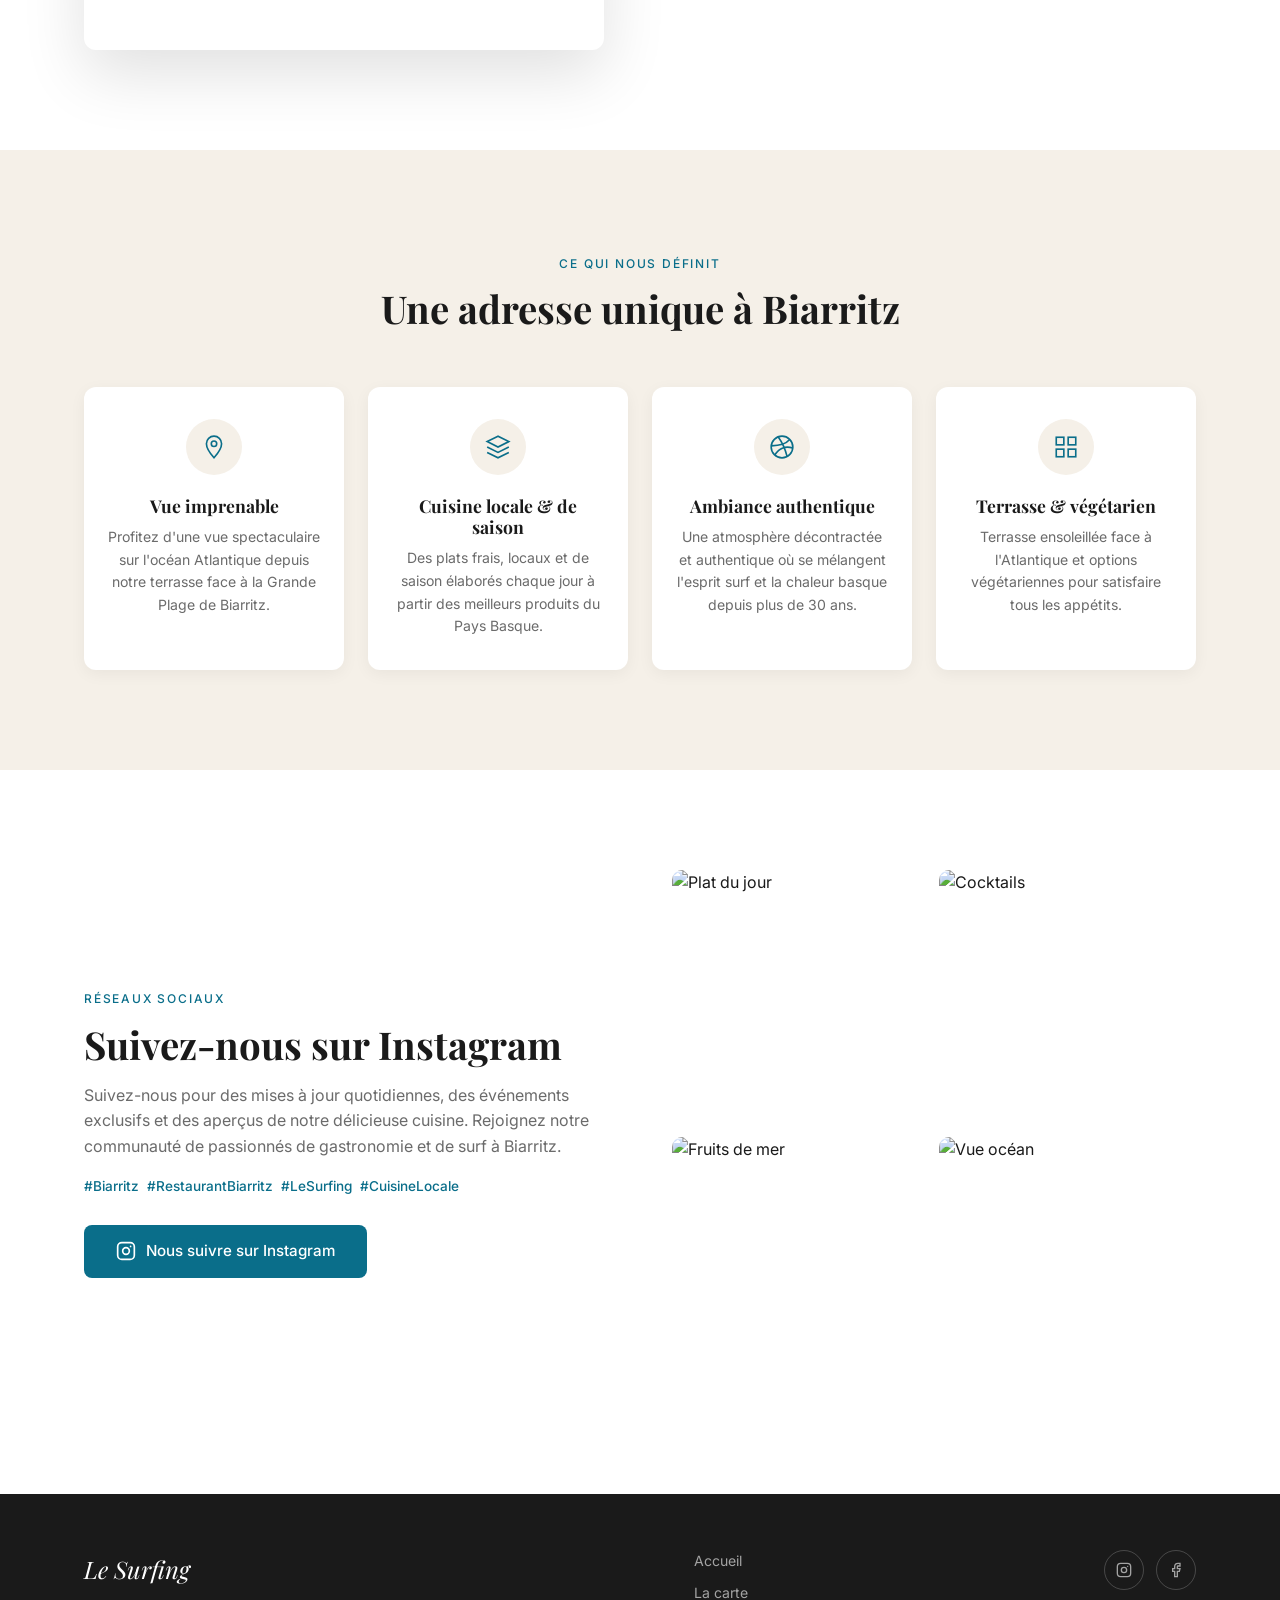
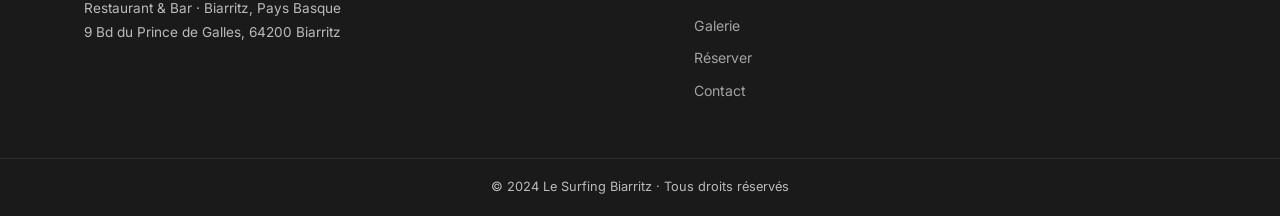
==== commit d84e737b: "Refonte en 5 pages indépendantes avec texte officiel - index.html : Accueil avec texte de présentati" ====
--- a/index.html
+++ b/index.html
@@ -3,7 +3,8 @@
 <head>
   <meta charset="UTF-8" />
   <meta name="viewport" content="width=device-width, initial-scale=1.0" />
-  <title>Le Surfing – Restaurant à Biarritz</title>
+  <title>Le Surfing Biarritz – Restaurant en bord de mer</title>
+  <meta name="description" content="Découvrez Le Surfing Biarritz, un restaurant emblématique offrant une expérience culinaire unique en bord de mer. Plats frais, locaux et de saison." />
   <link rel="stylesheet" href="style.css" />
   <link rel="preconnect" href="https://fonts.googleapis.com" />
   <link rel="preconnect" href="https://fonts.gstatic.com" crossorigin />
@@ -14,16 +15,16 @@
   <!-- NAVIGATION -->
   <nav id="navbar">
     <div class="nav-container">
-      <a href="#hero" class="nav-logo">Le Surfing</a>
+      <a href="index.html" class="nav-logo">Le Surfing</a>
       <button class="nav-toggle" id="navToggle" aria-label="Menu">
         <span></span><span></span><span></span>
       </button>
       <ul class="nav-links" id="navLinks">
-        <li><a href="#about">À propos</a></li>
-        <li><a href="#menu">La carte</a></li>
-        <li><a href="#gallery">Galerie</a></li>
-        <li><a href="#contact">Contact</a></li>
-        <li><a href="#reservation" class="btn-nav">Réserver</a></li>
+        <li><a href="index.html" class="active">Accueil</a></li>
+        <li><a href="menu.html">La carte</a></li>
+        <li><a href="galerie.html">Galerie</a></li>
+        <li><a href="contact.html">Contact</a></li>
+        <li><a href="reservation.html" class="btn-nav">Réserver</a></li>
       </ul>
     </div>
   </nav>
@@ -34,9 +35,9 @@
     <div class="hero-content">
       <p class="hero-tag">Restaurant · Bar · Biarritz</p>
       <h1>Le Surfing</h1>
-      <p class="hero-sub">Cuisine du marché face à l'océan, sur la Grande Plage de Biarritz.</p>
+      <p class="hero-sub">Une expérience culinaire unique en bord de mer, face à l'Atlantique.</p>
       <div class="hero-cta">
-        <a href="#menu" class="btn-primary">Découvrir la carte</a>
+        <a href="menu.html" class="btn-primary">Découvrir la carte</a>
         <a href="https://www.google.com/maps/reserve/v/dine/c/FndfW2MKxDg?source=pa&opi=89978449&hl=fr-FR&gei=3Qw4aorrEPickdUPwpPL6AI&sourceurl=https://www.google.com/search?q%3Dle%2Bsurfing%2Bbiarritz%2Bpappers%26oq%3Dle%2Bsur%26pf%3Dcs%26sourceid%3Dchrome%26ie%3DUTF-8" target="_blank" rel="noopener" class="btn-secondary">Réserver une table</a>
       </div>
     </div>
@@ -46,8 +47,8 @@
     </div>
   </section>
 
-  <!-- ABOUT -->
-  <section id="about">
+  <!-- INTRO -->
+  <section id="intro">
     <div class="container split">
       <div class="split-img">
         <img src="https://images.unsplash.com/photo-1507525428034-b723cf961d3e?w=800&q=80" alt="Vue sur l'océan depuis le restaurant" />
@@ -55,8 +56,8 @@
       <div class="split-text">
         <span class="label">Notre histoire</span>
         <h2>L'esprit surf, le goût du Sud‑Ouest</h2>
-        <p>Depuis plus de 30 ans, Le Surfing accueille surfers, voyageurs et Biarrots dans une atmosphère chaleureuse et décontractée. Perché sur les rochers en bordure de Grande Plage, notre restaurant incarne l'art de vivre basque : produits locaux, vins de la région et vue imprenable sur l'Atlantique.</p>
-        <p>Notre chef puise chaque matin sur les marchés du Pays Basque pour composer une carte courte, généreuse et sincère.</p>
+        <p>Découvrez Le Surfing Biarritz, un restaurant emblématique situé à Biarritz, offrant une expérience culinaire unique en bord de mer. Savourez des plats frais, locaux et de saison dans une ambiance décontractée et authentique, tout en profitant de vues spectaculaires sur l'océan Atlantique.</p>
+        <p>Rejoignez notre communauté de passionnés de gastronomie et de surf à Biarritz et vivez l'esprit convivial du Sud-Ouest.</p>
         <div class="stats">
           <div class="stat"><strong>30+</strong><span>ans d'histoire</span></div>
           <div class="stat"><strong>100%</strong><span>produits locaux</span></div>
@@ -66,254 +67,66 @@
     </div>
   </section>
 
-  <!-- MENU -->
-  <section id="menu">
+  <!-- HIGHLIGHTS -->
+  <section id="highlights">
     <div class="container">
       <div class="section-header">
-        <span class="label">La carte</span>
-        <h2>Ce que nous cuisinons</h2>
-        <p>Une cuisine du marché, renouvelée au fil des saisons et des arrivages.</p>
+        <span class="label">Ce qui nous définit</span>
+        <h2>Une adresse unique à Biarritz</h2>
       </div>
-      <div class="menu-tabs">
-        <button class="tab active" data-tab="entrees">Entrées</button>
-        <button class="tab" data-tab="plats">Plats</button>
-        <button class="tab" data-tab="desserts">Desserts</button>
-        <button class="tab" data-tab="boissons">Boissons</button>
-      </div>
-
-      <div class="menu-grid active" id="tab-entrees">
-        <div class="menu-card">
-          <div class="menu-card-top"><h3>Anchois de Getaria</h3><span>14 €</span></div>
-          <p>Marinés à l'huile d'olive, toast au beurre d'Espelette</p>
+      <div class="highlights-grid">
+        <div class="highlight-card">
+          <div class="highlight-icon">
+            <svg viewBox="0 0 24 24" fill="none" stroke="currentColor" stroke-width="1.5"><path d="M12 2a7 7 0 017 7c0 5-7 13-7 13S5 14 5 9a7 7 0 017-7z"/><circle cx="12" cy="9" r="2.5"/></svg>
+          </div>
+          <h3>Vue imprenable</h3>
+          <p>Profitez d'une vue spectaculaire sur l'océan Atlantique depuis notre terrasse face à la Grande Plage de Biarritz.</p>
         </div>
-        <div class="menu-card">
-          <div class="menu-card-top"><h3>Gaspacho basque</h3><span>12 €</span></div>
-          <p>Tomates, poivrons grillés, crème de fromage de brebis</p>
+        <div class="highlight-card">
+          <div class="highlight-icon">
+            <svg viewBox="0 0 24 24" fill="none" stroke="currentColor" stroke-width="1.5"><path d="M12 2L2 7l10 5 10-5-10-5z"/><path d="M2 17l10 5 10-5"/><path d="M2 12l10 5 10-5"/></svg>
+          </div>
+          <h3>Cuisine locale & de saison</h3>
+          <p>Des plats frais, locaux et de saison élaborés chaque jour à partir des meilleurs produits du Pays Basque.</p>
         </div>
-        <div class="menu-card">
-          <div class="menu-card-top"><h3>Carpaccio de thon</h3><span>18 €</span></div>
-          <p>Thon rouge, citron vert, fleur de sel, huile d'Arbequina</p>
+        <div class="highlight-card">
+          <div class="highlight-icon">
+            <svg viewBox="0 0 24 24" fill="none" stroke="currentColor" stroke-width="1.5"><circle cx="12" cy="12" r="10"/><path d="M8.56 2.75c4.37 6.03 6.02 9.42 8.03 17.72m2.54-15.38c-3.72 4.35-8.94 5.66-16.88 5.85m19.5 1.9c-3.5-.93-6.63-.82-8.94 0-2.58.92-5.01 2.86-7.44 6.32"/></svg>
+          </div>
+          <h3>Ambiance authentique</h3>
+          <p>Une atmosphère décontractée et authentique où se mélangent l'esprit surf et la chaleur basque depuis plus de 30 ans.</p>
         </div>
-        <div class="menu-card">
-          <div class="menu-card-top"><h3>Salade océane</h3><span>16 €</span></div>
-          <p>Crevettes, avocat, pamplemousse rose, vinaigrette gingembre</p>
-        </div>
-      </div>
-
-      <div class="menu-grid" id="tab-plats">
-        <div class="menu-card">
-          <div class="menu-card-top"><h3>Ttoro de pêcheur</h3><span>28 €</span></div>
-          <p>Soupe de poissons basque, rouille maison, croûtons ailés</p>
-        </div>
-        <div class="menu-card">
-          <div class="menu-card-top"><h3>Chipirons à l'encre</h3><span>26 €</span></div>
-          <p>Encornets farcis, riz noir, légumes du jardin</p>
-        </div>
-        <div class="menu-card featured">
-          <div class="menu-card-top"><h3>Dorade royale entière <span class="badge">Coup de cœur</span></h3><span>34 €</span></div>
-          <p>Grillée au feu de bois, piperade maison, pommes de terre grenaille</p>
-        </div>
-        <div class="menu-card">
-          <div class="menu-card-top"><h3>Magret de canard des Landes</h3><span>30 €</span></div>
-          <p>Sauce cerise-Armagnac, gratin de cèpes</p>
-        </div>
-      </div>
-
-      <div class="menu-grid" id="tab-desserts">
-        <div class="menu-card">
-          <div class="menu-card-top"><h3>Gâteau basque</h3><span>9 €</span></div>
-          <p>Crème pâtissière ou confiture cerises noires, crème fraîche</p>
-        </div>
-        <div class="menu-card">
-          <div class="menu-card-top"><h3>Tarte aux pommes</h3><span>8 €</span></div>
-          <p>Pommes Fuji, caramel au beurre salé, boule de vanille</p>
-        </div>
-        <div class="menu-card">
-          <div class="menu-card-top"><h3>Île flottante au piment</h3><span>9 €</span></div>
-          <p>Meringue légère, crème anglaise, poudre d'Espelette</p>
-        </div>
-        <div class="menu-card">
-          <div class="menu-card-top"><h3>Fromages du Pays Basque</h3><span>12 €</span></div>
-          <p>Ossau-Iraty, brebis frais, confiture de figues</p>
-        </div>
-      </div>
-
-      <div class="menu-grid" id="tab-boissons">
-        <div class="menu-card">
-          <div class="menu-card-top"><h3>Txakoli Basque</h3><span>7 €</span></div>
-          <p>Vin blanc pétillant, léger et fruité, du Pays Basque</p>
-        </div>
-        <div class="menu-card">
-          <div class="menu-card-top"><h3>Irouléguy rouge</h3><span>8 €</span></div>
-          <p>AOC Irouléguy, tanins soyeux, notes épicées</p>
-        </div>
-        <div class="menu-card">
-          <div class="menu-card-top"><h3>Bière Pêcheur Biarritz</h3><span>6 €</span></div>
-          <p>Bière artisanale locale, blonde légèrement ambrée</p>
-        </div>
-        <div class="menu-card">
-          <div class="menu-card-top"><h3>Cocktail Surf Sunset</h3><span>11 €</span></div>
-          <p>Rhum, passion, citron vert, sirop d'hibiscus</p>
+        <div class="highlight-card">
+          <div class="highlight-icon">
+            <svg viewBox="0 0 24 24" fill="none" stroke="currentColor" stroke-width="1.5"><rect x="3" y="3" width="7" height="7"/><rect x="14" y="3" width="7" height="7"/><rect x="14" y="14" width="7" height="7"/><rect x="3" y="14" width="7" height="7"/></svg>
+          </div>
+          <h3>Terrasse & végétarien</h3>
+          <p>Terrasse ensoleillée face à l'Atlantique et options végétariennes pour satisfaire tous les appétits.</p>
         </div>
       </div>
     </div>
   </section>
 
-  <!-- GALLERY -->
-  <section id="gallery">
+  <!-- INSTAGRAM CTA -->
+  <section id="instagram-cta">
     <div class="container">
-      <div class="section-header">
-        <span class="label">Galerie</span>
-        <h2>Ambiance & saveurs</h2>
-      </div>
-    </div>
-    <div class="gallery-grid">
-      <div class="gallery-item tall">
-        <img src="https://images.unsplash.com/photo-1414235077428-338989a2e8c0?w=600&q=80" alt="Plat gastronomique" />
-      </div>
-      <div class="gallery-item">
-        <img src="https://images.unsplash.com/photo-1501854140801-50d01698950b?w=600&q=80" alt="Vue sur l'océan" />
-      </div>
-      <div class="gallery-item">
-        <img src="https://images.unsplash.com/photo-1544025162-d76694265947?w=600&q=80" alt="Fruits de mer" />
-      </div>
-      <div class="gallery-item wide">
-        <img src="https://images.unsplash.com/photo-1559339352-11d035aa65de?w=900&q=80" alt="Terrasse restaurant" />
-      </div>
-      <div class="gallery-item">
-        <img src="https://images.unsplash.com/photo-1551218808-94e220e084d2?w=600&q=80" alt="Cocktails" />
-      </div>
-    </div>
-  </section>
-
-  <!-- RESERVATION -->
-  <section id="reservation">
-    <div class="container">
-      <div class="section-header light">
-        <span class="label">Réservation</span>
-        <h2>Réserver une table</h2>
-        <p>Garantissez votre place face à l'Atlantique. Ouvert tous les jours de 10h30 à 22h00.</p>
-      </div>
-      <div class="reservation-cta-box">
-        <p>Réservez directement via Google :</p>
-        <a href="https://www.google.com/maps/reserve/v/dine/c/FndfW2MKxDg?source=pa&opi=89978449&hl=fr-FR&gei=3Qw4aorrEPickdUPwpPL6AI&sourceurl=https://www.google.com/search?q%3Dle%2Bsurfing%2Bbiarritz%2Bpappers%26oq%3Dle%2Bsur%26pf%3Dcs%26sourceid%3Dchrome%26ie%3DUTF-8"
-           target="_blank" rel="noopener" class="btn-reserve-google">
-          <svg viewBox="0 0 24 24" width="22" height="22" fill="none" stroke="currentColor" stroke-width="2"><rect x="3" y="4" width="18" height="18" rx="2"/><line x1="16" y1="2" x2="16" y2="6"/><line x1="8" y1="2" x2="8" y2="6"/><line x1="3" y1="10" x2="21" y2="10"/></svg>
-          Réserver sur Google
-        </a>
-        <p class="or-divider">— ou par téléphone —</p>
-        <a href="tel:+33559247872" class="btn-reserve-phone">
-          <svg viewBox="0 0 24 24" width="20" height="20" fill="none" stroke="currentColor" stroke-width="2"><path d="M22 16.92v3a2 2 0 01-2.18 2 19.79 19.79 0 01-8.63-3.07A19.5 19.5 0 013.5 11.5a19.79 19.79 0 01-3.07-8.67A2 2 0 012.41 1h3a2 2 0 012 1.72c.127.96.36 1.903.7 2.81a2 2 0 01-.45 2.11L6.91 8.44a16 16 0 006.06 6.06l1.23-1.27a2 2 0 012.11-.45c.907.34 1.85.573 2.81.7A2 2 0 0122 16.92z"/></svg>
-          05 59 24 78 72
-        </a>
-      </div>
-      <form class="reservation-form" id="reservationForm" novalidate>
-        <div class="form-row">
-          <div class="form-group">
-            <label for="name">Nom complet</label>
-            <input type="text" id="name" name="name" placeholder="Jean Dupont" required />
-          </div>
-          <div class="form-group">
-            <label for="email">Email</label>
-            <input type="email" id="email" name="email" placeholder="jean@example.com" required />
-          </div>
+      <div class="insta-box">
+        <div class="insta-text">
+          <span class="label">Réseaux sociaux</span>
+          <h2>Suivez-nous sur Instagram</h2>
+          <p>Suivez-nous pour des mises à jour quotidiennes, des événements exclusifs et des aperçus de notre délicieuse cuisine. Rejoignez notre communauté de passionnés de gastronomie et de surf à Biarritz.</p>
+          <p class="insta-hashtags">#Biarritz &nbsp;#RestaurantBiarritz &nbsp;#LeSurfing &nbsp;#CuisineLocale</p>
+          <a href="#" target="_blank" rel="noopener" class="btn-primary btn-insta">
+            <svg viewBox="0 0 24 24" fill="none" stroke="currentColor" stroke-width="2" width="20" height="20"><rect x="2" y="2" width="20" height="20" rx="5"/><circle cx="12" cy="12" r="4"/><circle cx="17.5" cy="6.5" r="1" fill="currentColor" stroke="none"/></svg>
+            Nous suivre sur Instagram
+          </a>
         </div>
-        <div class="form-row">
-          <div class="form-group">
-            <label for="phone">Téléphone</label>
-            <input type="tel" id="phone" name="phone" placeholder="+33 6 12 34 56 78" />
-          </div>
-          <div class="form-group">
-            <label for="guests">Nombre de personnes</label>
-            <select id="guests" name="guests" required>
-              <option value="">Sélectionner</option>
-              <option value="1">1 personne</option>
-              <option value="2">2 personnes</option>
-              <option value="3">3 personnes</option>
-              <option value="4">4 personnes</option>
-              <option value="5">5 personnes</option>
-              <option value="6+">6+ personnes</option>
-            </select>
-          </div>
+        <div class="insta-grid">
+          <div class="insta-item"><img src="https://images.unsplash.com/photo-1414235077428-338989a2e8c0?w=300&q=80" alt="Plat du jour" /></div>
+          <div class="insta-item"><img src="https://images.unsplash.com/photo-1551218808-94e220e084d2?w=300&q=80" alt="Cocktails" /></div>
+          <div class="insta-item"><img src="https://images.unsplash.com/photo-1544025162-d76694265947?w=300&q=80" alt="Fruits de mer" /></div>
+          <div class="insta-item"><img src="https://images.unsplash.com/photo-1501854140801-50d01698950b?w=300&q=80" alt="Vue océan" /></div>
         </div>
-        <div class="form-row">
-          <div class="form-group">
-            <label for="date">Date</label>
-            <input type="date" id="date" name="date" required />
-          </div>
-          <div class="form-group">
-            <label for="time">Heure</label>
-            <select id="time" name="time" required>
-              <option value="">Sélectionner</option>
-              <option>10:30</option>
-              <option>11:00</option>
-              <option>11:30</option>
-              <option>12:00</option>
-              <option>12:30</option>
-              <option>13:00</option>
-              <option>13:30</option>
-              <option>14:00</option>
-              <option>14:30</option>
-              <option>19:00</option>
-              <option>19:30</option>
-              <option>20:00</option>
-              <option>20:30</option>
-              <option>21:00</option>
-              <option>21:30</option>
-            </select>
-          </div>
-        </div>
-        <div class="form-group full">
-          <label for="message">Message (optionnel)</label>
-          <textarea id="message" name="message" placeholder="Allergies, occasion spéciale…" rows="3"></textarea>
-        </div>
-        <button type="submit" class="btn-primary">Envoyer la demande</button>
-      </form>
-      <div class="form-success" id="formSuccess">
-        <div class="success-icon">✓</div>
-        <h3>Réservation reçue !</h3>
-        <p>Nous vous confirmerons par email dans les plus brefs délais. À très bientôt au Surfing !</p>
-      </div>
-    </div>
-  </section>
-
-  <!-- CONTACT -->
-  <section id="contact">
-    <div class="container contact-grid">
-      <div class="contact-info">
-        <span class="label">Nous trouver</span>
-        <h2>Venez nous rendre visite</h2>
-        <ul class="contact-list">
-          <li>
-            <svg viewBox="0 0 24 24" fill="none" stroke="currentColor" stroke-width="2"><path d="M12 2C8.13 2 5 5.13 5 9c0 5.25 7 13 7 13s7-7.75 7-13c0-3.87-3.13-7-7-7z"/><circle cx="12" cy="9" r="2.5"/></svg>
-            <a href="https://maps.google.com/?q=9+Bd+du+Prince+de+Galles,+64200+Biarritz" target="_blank" rel="noopener">9 Bd du Prince de Galles, 64200 Biarritz</a>
-          </li>
-          <li>
-            <svg viewBox="0 0 24 24" fill="none" stroke="currentColor" stroke-width="2"><path d="M22 16.92v3a2 2 0 01-2.18 2 19.79 19.79 0 01-8.63-3.07A19.5 19.5 0 013.5 11.5a19.79 19.79 0 01-3.07-8.67A2 2 0 012.41 1h3a2 2 0 012 1.72c.127.96.36 1.903.7 2.81a2 2 0 01-.45 2.11L6.91 8.44a16 16 0 006.06 6.06l1.23-1.27a2 2 0 012.11-.45c.907.34 1.85.573 2.81.7A2 2 0 0122 16.92z"/></svg>
-            <a href="tel:+33559247872">05 59 24 78 72</a>
-          </li>
-          <li>
-            <svg viewBox="0 0 24 24" fill="none" stroke="currentColor" stroke-width="2"><circle cx="12" cy="12" r="10"/><polyline points="12 6 12 12 16 14"/></svg>
-            <div>
-              <strong>Tous les jours</strong> 10h30–22h00
-            </div>
-          </li>
-          <li>
-            <svg viewBox="0 0 24 24" fill="none" stroke="currentColor" stroke-width="2"><path d="M3 9l9-7 9 7v11a2 2 0 01-2 2H5a2 2 0 01-2-2z"/><polyline points="9 22 9 12 15 12 15 22"/></svg>
-            <div class="services-tags">
-              <span class="service-tag">Terrasse</span>
-              <span class="service-tag">Végétarien</span>
-            </div>
-          </li>
-        </ul>
-      </div>
-      <div class="contact-map">
-        <iframe
-          title="Carte Le Surfing Biarritz"
-          src="https://www.openstreetmap.org/export/embed.html?bbox=-1.5640%2C43.4820%2C-1.5540%2C43.4870&layer=mapnik&marker=43.4843%2C-1.5590"
-          allowfullscreen
-          loading="lazy">
-        </iframe>
       </div>
     </div>
   </section>
@@ -322,15 +135,16 @@
   <footer>
     <div class="container footer-inner">
       <div class="footer-brand">
-        <span class="nav-logo">Le Surfing</span>
+        <a href="index.html" class="nav-logo">Le Surfing</a>
         <p>Restaurant & Bar · Biarritz, Pays Basque</p>
+        <p>9 Bd du Prince de Galles, 64200 Biarritz</p>
       </div>
       <div class="footer-links">
-        <a href="#about">À propos</a>
-        <a href="#menu">La carte</a>
-        <a href="#gallery">Galerie</a>
-        <a href="#reservation">Réserver</a>
-        <a href="#contact">Contact</a>
+        <a href="index.html">Accueil</a>
+        <a href="menu.html">La carte</a>
+        <a href="galerie.html">Galerie</a>
+        <a href="reservation.html">Réserver</a>
+        <a href="contact.html">Contact</a>
       </div>
       <div class="footer-social">
         <a href="#" aria-label="Instagram">
--- a/style.css
+++ b/style.css
@@ -69,7 +69,6 @@
   transition: var(--transition);
   border: none;
 }
-
 .btn-primary {
   background: var(--ocean);
   color: var(--white);
@@ -82,6 +81,12 @@
   border: 2px solid rgba(255,255,255,0.7);
 }
 .btn-secondary:hover { background: rgba(255,255,255,0.15); }
+
+.btn-insta {
+  display: inline-flex;
+  align-items: center;
+  gap: 10px;
+}
 
 /* ===== NAV ===== */
 #navbar {
@@ -91,15 +96,20 @@
   padding: 16px 0;
   transition: background var(--transition), box-shadow var(--transition);
 }
-
 #navbar.scrolled {
   background: rgba(255,255,255,0.97);
   box-shadow: 0 1px 24px rgba(0,0,0,0.08);
+  padding: 12px 0;
 }
 #navbar.scrolled .nav-logo,
 #navbar.scrolled .nav-links a { color: var(--text); }
-#navbar.scrolled .nav-links a:hover { color: var(--ocean); }
-#navbar.scrolled .btn-nav { background: var(--ocean); color: var(--white); }
+#navbar.scrolled .nav-links a:hover,
+#navbar.scrolled .nav-links a.active { color: var(--ocean); }
+#navbar.scrolled .btn-nav {
+  background: var(--ocean);
+  color: var(--white) !important;
+}
+#navbar.scrolled .nav-toggle span { background: var(--text); }
 
 .nav-container {
   max-width: 1160px;
@@ -124,14 +134,13 @@
   gap: 32px;
   list-style: none;
 }
-
 .nav-links a {
   font-size: 0.9rem;
-  font-weight: 400;
   color: rgba(255,255,255,0.9);
   transition: color var(--transition);
 }
-.nav-links a:hover { color: var(--white); }
+.nav-links a:hover,
+.nav-links a.active { color: var(--white); }
 
 .btn-nav {
   padding: 10px 22px;
@@ -160,9 +169,8 @@
   border-radius: 2px;
   transition: var(--transition);
 }
-#navbar.scrolled .nav-toggle span { background: var(--text); }
-
-/* ===== HERO ===== */
+
+/* ===== HERO (homepage) ===== */
 #hero {
   position: relative;
   min-height: 100vh;
@@ -171,13 +179,11 @@
   justify-content: center;
   background: url('https://images.unsplash.com/photo-1505118380757-91f5f5632de0?w=1600&q=80') center/cover no-repeat;
 }
-
 .hero-overlay {
   position: absolute;
   inset: 0;
   background: linear-gradient(160deg, rgba(5,40,55,0.72) 0%, rgba(10,80,100,0.55) 100%);
 }
-
 .hero-content {
   position: relative;
   text-align: center;
@@ -185,7 +191,6 @@
   padding: 24px;
   max-width: 760px;
 }
-
 .hero-tag {
   font-size: 0.8rem;
   letter-spacing: 0.2em;
@@ -193,28 +198,24 @@
   color: rgba(255,255,255,0.7);
   margin-bottom: 20px;
 }
-
 .hero-content h1 {
   font-size: clamp(3.5rem, 9vw, 7rem);
   font-style: italic;
   margin-bottom: 24px;
   text-shadow: 0 2px 24px rgba(0,0,0,0.3);
 }
-
 .hero-sub {
   font-size: 1.15rem;
   color: rgba(255,255,255,0.85);
   max-width: 500px;
   margin: 0 auto 40px;
 }
-
 .hero-cta {
   display: flex;
   gap: 16px;
   justify-content: center;
   flex-wrap: wrap;
 }
-
 .hero-scroll {
   position: absolute;
   bottom: 40px;
@@ -240,11 +241,42 @@
   50%       { transform: scaleY(0.5); opacity: 0.4; }
 }
 
-/* ===== ABOUT ===== */
-#about {
-  padding: 100px 0;
-  background: var(--white);
-}
+/* ===== PAGE HERO (inner pages) ===== */
+.page-hero {
+  position: relative;
+  min-height: 52vh;
+  display: flex;
+  align-items: flex-end;
+  padding-bottom: 72px;
+  background-size: cover;
+  background-position: center;
+  margin-top: 0;
+}
+.page-hero .hero-overlay {
+  background: linear-gradient(160deg, rgba(5,40,55,0.72) 0%, rgba(10,80,100,0.55) 100%);
+}
+.page-hero-content {
+  position: relative;
+  color: var(--white);
+  max-width: 1160px;
+  width: 100%;
+  margin: 0 auto;
+  padding: 0 24px;
+}
+.page-hero-content .label { color: rgba(255,255,255,0.6); }
+.page-hero-content h1 {
+  font-size: clamp(2.4rem, 6vw, 4.5rem);
+  font-style: italic;
+  margin-bottom: 12px;
+}
+.page-hero-content p {
+  font-size: 1.05rem;
+  color: rgba(255,255,255,0.8);
+  max-width: 520px;
+}
+
+/* ===== ABOUT / INTRO ===== */
+#intro { padding: 100px 0; background: var(--white); }
 
 .split {
   display: grid;
@@ -252,14 +284,12 @@
   gap: 72px;
   align-items: center;
 }
-
 .split-img {
   border-radius: 12px;
   overflow: hidden;
   aspect-ratio: 4/5;
   box-shadow: 0 24px 64px rgba(0,0,0,0.12);
 }
-
 .split-text h2 { font-size: clamp(1.8rem, 3vw, 2.4rem); margin-bottom: 20px; }
 .split-text p { color: var(--muted); margin-bottom: 16px; }
 
@@ -273,11 +303,95 @@
 .stat strong { display: block; font-size: 1.8rem; font-family: 'Playfair Display', serif; color: var(--ocean); }
 .stat span   { font-size: 0.8rem; color: var(--muted); text-transform: uppercase; letter-spacing: 0.05em; }
 
-/* ===== MENU ===== */
-#menu {
+/* ===== HIGHLIGHTS ===== */
+#highlights {
   padding: 100px 0;
   background: var(--sand);
 }
+.highlights-grid {
+  display: grid;
+  grid-template-columns: repeat(4, 1fr);
+  gap: 24px;
+}
+.highlight-card {
+  background: var(--white);
+  border-radius: 12px;
+  padding: 32px 24px;
+  text-align: center;
+  box-shadow: 0 4px 16px rgba(0,0,0,0.05);
+  transition: transform var(--transition), box-shadow var(--transition);
+}
+.highlight-card:hover {
+  transform: translateY(-6px);
+  box-shadow: 0 16px 40px rgba(0,0,0,0.1);
+}
+.highlight-icon {
+  width: 56px;
+  height: 56px;
+  border-radius: 50%;
+  background: var(--sand);
+  display: flex;
+  align-items: center;
+  justify-content: center;
+  margin: 0 auto 20px;
+}
+.highlight-icon svg { width: 26px; height: 26px; color: var(--ocean); }
+.highlight-card h3 { font-size: 1.1rem; margin-bottom: 10px; }
+.highlight-card p  { font-size: 0.88rem; color: var(--muted); }
+
+/* ===== INSTAGRAM CTA ===== */
+#instagram-cta {
+  padding: 100px 0;
+  background: var(--white);
+}
+.insta-box {
+  display: grid;
+  grid-template-columns: 1fr 1fr;
+  gap: 64px;
+  align-items: center;
+}
+.insta-text h2 { font-size: clamp(1.8rem, 3vw, 2.4rem); margin-bottom: 16px; }
+.insta-text p  { color: var(--muted); margin-bottom: 16px; }
+.insta-hashtags {
+  font-size: 0.85rem !important;
+  color: var(--ocean) !important;
+  font-weight: 500;
+  margin-bottom: 28px !important;
+}
+.insta-grid {
+  display: grid;
+  grid-template-columns: 1fr 1fr;
+  gap: 10px;
+}
+.insta-item {
+  border-radius: 10px;
+  overflow: hidden;
+  aspect-ratio: 1;
+}
+.insta-item img { transition: transform 0.5s ease; }
+.insta-item:hover img { transform: scale(1.06); }
+
+/* ===== PAGE INTRO ===== */
+.page-intro {
+  padding: 48px 0;
+  background: var(--sand);
+  text-align: center;
+}
+.page-intro-inner {
+  max-width: 700px;
+  color: var(--muted);
+  font-size: 1.05rem;
+}
+.menu-badges {
+  display: flex;
+  gap: 10px;
+  justify-content: center;
+  flex-wrap: wrap;
+  margin-top: 20px;
+}
+
+/* ===== MENU ===== */
+#menu { padding: 80px 0; background: var(--white); }
 
 .menu-tabs {
   display: flex;
@@ -286,7 +400,6 @@
   margin-bottom: 48px;
   flex-wrap: wrap;
 }
-
 .tab {
   padding: 10px 26px;
   border-radius: 40px;
@@ -305,25 +418,23 @@
 
 .menu-grid {
   display: none;
-  grid-template-columns: repeat(auto-fill, minmax(260px, 1fr));
+  grid-template-columns: repeat(auto-fill, minmax(280px, 1fr));
   gap: 24px;
 }
 .menu-grid.active { display: grid; }
 
 .menu-card {
-  background: var(--white);
+  background: var(--sand);
   border-radius: 12px;
   padding: 28px;
-  box-shadow: 0 4px 16px rgba(0,0,0,0.06);
   transition: transform var(--transition), box-shadow var(--transition);
+  border: 1.5px solid transparent;
 }
 .menu-card:hover {
   transform: translateY(-4px);
-  box-shadow: 0 12px 32px rgba(0,0,0,0.1);
-}
-.menu-card.featured {
-  border: 2px solid var(--ocean);
-}
+  box-shadow: 0 12px 32px rgba(0,0,0,0.08);
+}
+.menu-card.featured { border-color: var(--ocean); background: var(--white); }
 .menu-card-top {
   display: flex;
   justify-content: space-between;
@@ -332,8 +443,9 @@
   margin-bottom: 10px;
 }
 .menu-card-top h3 { font-size: 1rem; font-family: 'Playfair Display', serif; }
-.menu-card-top > span { font-weight: 600; color: var(--ocean); white-space: nowrap; }
+.menu-card-top > span { font-weight: 600; color: var(--ocean); white-space: nowrap; font-size: 1rem; }
 .menu-card p { font-size: 0.88rem; color: var(--muted); }
+
 .badge {
   display: inline-block;
   background: var(--accent);
@@ -346,30 +458,373 @@
   vertical-align: middle;
   margin-left: 6px;
 }
+.badge.vege { background: #2e8b57; }
+
+.menu-note {
+  margin-top: 48px;
+  padding: 20px 28px;
+  background: var(--sand);
+  border-radius: var(--radius);
+  text-align: center;
+  color: var(--muted);
+  font-size: 0.88rem;
+  border-left: 3px solid var(--ocean);
+}
 
 /* ===== GALLERY ===== */
-#gallery {
-  padding: 100px 0;
-  background: var(--white);
-}
-
-.gallery-grid {
+#gallery { padding: 80px 0 0; background: var(--white); }
+
+.gallery-full { padding-bottom: 80px; }
+
+.gallery-category { padding: 48px 0; }
+.gallery-category.alt-bg { background: var(--sand); }
+
+.gallery-cat-title {
+  font-size: 1.4rem;
+  font-style: italic;
+  color: var(--ocean);
+  margin-bottom: 24px;
+}
+
+.gallery-masonry {
+  max-width: 1160px;
+  margin: 0 auto;
+  padding: 0 24px;
   display: grid;
   grid-template-columns: repeat(4, 1fr);
-  grid-template-rows: 260px 260px;
+  grid-auto-rows: 220px;
   gap: 12px;
-  padding: 0 24px;
-  max-width: 1160px;
-  margin: 0 auto;
-}
-
-.gallery-item { border-radius: 10px; overflow: hidden; }
-.gallery-item img { transition: transform 0.5s ease; }
-.gallery-item:hover img { transform: scale(1.05); }
-.gallery-item.tall  { grid-row: span 2; }
-.gallery-item.wide  { grid-column: span 2; }
-
-/* ===== RESERVATION CTA ===== */
+}
+.gm-item {
+  border-radius: 10px;
+  overflow: hidden;
+  position: relative;
+}
+.gm-item img { transition: transform 0.5s ease; }
+.gm-item:hover img { transform: scale(1.05); }
+.gm-item.tall  { grid-row: span 2; }
+.gm-item.wide  { grid-column: span 2; }
+
+.gm-caption {
+  position: absolute;
+  bottom: 0; left: 0; right: 0;
+  background: linear-gradient(transparent, rgba(0,0,0,0.55));
+  color: var(--white);
+  font-size: 0.8rem;
+  padding: 24px 14px 12px;
+  opacity: 0;
+  transition: opacity var(--transition);
+}
+.gm-item:hover .gm-caption { opacity: 1; }
+
+/* ===== CTA BAND ===== */
+.cta-band {
+  padding: 72px 0;
+  background: linear-gradient(135deg, var(--ocean-dk), var(--ocean));
+}
+.cta-band-inner {
+  display: flex;
+  align-items: center;
+  justify-content: space-between;
+  gap: 32px;
+  flex-wrap: wrap;
+}
+.cta-band-inner h2 { font-size: clamp(1.6rem, 3vw, 2.2rem); color: var(--white); margin-bottom: 8px; }
+.cta-band-inner p  { color: rgba(255,255,255,0.75); }
+.cta-band-inner .btn-primary {
+  background: var(--white);
+  color: var(--ocean-dk);
+  font-weight: 600;
+  white-space: nowrap;
+  flex-shrink: 0;
+}
+.cta-band-inner .btn-primary:hover { background: var(--sand); }
+
+/* ===== RESERVATION PAGE ===== */
+#reservation-page {
+  padding: 80px 0;
+  background: var(--sand);
+}
+
+.resa-layout {
+  display: grid;
+  grid-template-columns: 1fr 1.6fr;
+  gap: 64px;
+  align-items: flex-start;
+}
+
+.resa-info h2 { font-size: 1.8rem; margin-bottom: 32px; }
+
+.resa-info-block {
+  display: flex;
+  gap: 16px;
+  align-items: flex-start;
+  margin-bottom: 24px;
+  padding-bottom: 24px;
+  border-bottom: 1px solid var(--sand-dk);
+}
+.resa-info-icon {
+  width: 40px;
+  height: 40px;
+  background: var(--ocean);
+  border-radius: 50%;
+  display: flex;
+  align-items: center;
+  justify-content: center;
+  flex-shrink: 0;
+}
+.resa-info-icon svg { width: 18px; height: 18px; color: var(--white); }
+.resa-info-block strong { display: block; font-size: 0.9rem; margin-bottom: 4px; }
+.resa-info-block p { font-size: 0.9rem; color: var(--muted); }
+
+.resa-phone {
+  display: inline-block;
+  font-size: 1.2rem;
+  font-weight: 600;
+  color: var(--ocean);
+  margin-top: 4px;
+  transition: color var(--transition);
+}
+.resa-phone:hover { color: var(--ocean-dk); }
+
+.resa-google {
+  margin-top: 32px;
+  padding: 24px;
+  background: var(--white);
+  border-radius: 12px;
+  text-align: center;
+}
+.resa-google > p { font-size: 0.88rem; color: var(--muted); margin-bottom: 14px; }
+
+.btn-reserve-google {
+  display: inline-flex;
+  align-items: center;
+  gap: 10px;
+  padding: 14px 24px;
+  border-radius: var(--radius);
+  font-size: 0.95rem;
+  font-weight: 600;
+  background: var(--ocean);
+  color: var(--white);
+  transition: var(--transition);
+  width: 100%;
+  justify-content: center;
+}
+.btn-reserve-google:hover { background: var(--ocean-dk); transform: translateY(-2px); }
+
+.resa-form-wrap {
+  background: var(--white);
+  border-radius: 16px;
+  padding: 48px;
+  box-shadow: 0 4px 32px rgba(0,0,0,0.06);
+}
+.resa-form-wrap h2 { font-size: 1.8rem; margin-bottom: 8px; }
+.resa-form-sub { color: var(--muted); font-size: 0.9rem; margin-bottom: 32px; }
+
+/* ===== FORMS ===== */
+.reservation-form.standalone .form-group { margin-bottom: 0; }
+
+.form-row {
+  display: grid;
+  grid-template-columns: 1fr 1fr;
+  gap: 20px;
+  margin-bottom: 20px;
+}
+.form-group {
+  display: flex;
+  flex-direction: column;
+  gap: 8px;
+}
+.form-group.full { margin-bottom: 20px; }
+
+label { font-size: 0.85rem; font-weight: 500; color: var(--text); }
+
+input, select, textarea {
+  padding: 13px 16px;
+  border-radius: var(--radius);
+  border: 1.5px solid var(--sand-dk);
+  background: var(--sand);
+  color: var(--text);
+  font-size: 0.95rem;
+  font-family: 'Inter', sans-serif;
+  transition: border-color var(--transition);
+  outline: none;
+}
+input::placeholder, textarea::placeholder { color: #aaa; }
+input:focus, select:focus, textarea:focus {
+  border-color: var(--ocean);
+  background: var(--white);
+}
+
+.reservation-form.standalone .btn-primary {
+  width: 100%;
+  margin-top: 8px;
+  padding: 16px;
+  font-size: 1rem;
+  font-weight: 600;
+}
+
+.form-success {
+  display: none;
+  text-align: center;
+  padding: 48px 32px;
+}
+.form-success.show { display: block; }
+.success-icon {
+  width: 72px;
+  height: 72px;
+  border-radius: 50%;
+  background: var(--ocean);
+  color: var(--white);
+  display: flex;
+  align-items: center;
+  justify-content: center;
+  font-size: 2rem;
+  margin: 0 auto 24px;
+}
+.form-success h3 { font-size: 1.8rem; margin-bottom: 12px; }
+.form-success p  { color: var(--muted); }
+
+/* ===== CONTACT PAGE ===== */
+#contact-page { padding: 80px 0; background: var(--white); }
+
+.contact-full {}
+
+.contact-map-full {
+  border-radius: 16px;
+  overflow: hidden;
+  height: 420px;
+  margin-bottom: 64px;
+  box-shadow: 0 8px 40px rgba(0,0,0,0.1);
+}
+.contact-map-full iframe { width: 100%; height: 100%; border: none; }
+
+.contact-cards {
+  display: grid;
+  grid-template-columns: repeat(4, 1fr);
+  gap: 24px;
+}
+.contact-card {
+  background: var(--sand);
+  border-radius: 12px;
+  padding: 28px;
+  display: flex;
+  flex-direction: column;
+  gap: 12px;
+}
+.contact-card-icon {
+  width: 48px;
+  height: 48px;
+  background: var(--ocean);
+  border-radius: 50%;
+  display: flex;
+  align-items: center;
+  justify-content: center;
+  flex-shrink: 0;
+}
+.contact-card-icon svg { width: 20px; height: 20px; color: var(--white); }
+.contact-card h3 { font-size: 1.05rem; }
+.contact-card p  { font-size: 0.88rem; color: var(--muted); }
+
+.contact-card-link {
+  color: var(--ocean);
+  font-size: 0.9rem;
+  font-weight: 500;
+  transition: color var(--transition);
+  display: inline-block;
+  margin-top: auto;
+}
+.contact-card-link:hover { color: var(--ocean-dk); }
+
+.contact-social { display: flex; gap: 16px; flex-wrap: wrap; }
+
+.hours-table { font-size: 0.85rem; color: var(--muted); border-collapse: collapse; width: 100%; }
+.hours-table td { padding: 4px 0; }
+.hours-table td:first-child { padding-right: 12px; text-transform: capitalize; }
+.hours-table tr.today td { color: var(--ocean); font-weight: 600; }
+
+/* ===== ACCES ===== */
+#acces { padding: 80px 0; background: var(--sand); }
+
+.acces-grid {
+  display: grid;
+  grid-template-columns: repeat(4, 1fr);
+  gap: 24px;
+}
+.acces-item {
+  background: var(--white);
+  border-radius: 12px;
+  padding: 28px;
+}
+.acces-icon { font-size: 2rem; margin-bottom: 12px; }
+.acces-item h4 { font-family: 'Playfair Display', serif; font-size: 1rem; margin-bottom: 8px; }
+.acces-item p  { font-size: 0.88rem; color: var(--muted); }
+
+/* ===== SERVICES TAGS ===== */
+.services-tags { display: flex; gap: 8px; flex-wrap: wrap; }
+.service-tag {
+  display: inline-block;
+  padding: 4px 14px;
+  border-radius: 20px;
+  background: var(--sand-dk);
+  color: var(--ocean-dk);
+  font-size: 0.8rem;
+  font-weight: 500;
+}
+
+/* ===== FOOTER ===== */
+footer { background: var(--text); color: rgba(255,255,255,0.7); }
+
+.footer-inner {
+  display: flex;
+  align-items: flex-start;
+  justify-content: space-between;
+  gap: 32px;
+  padding: 56px 24px;
+  flex-wrap: wrap;
+}
+.footer-brand .nav-logo { color: var(--white); display: block; margin-bottom: 8px; }
+.footer-brand p { font-size: 0.85rem; line-height: 1.8; }
+
+.footer-links {
+  display: flex;
+  flex-direction: column;
+  gap: 10px;
+}
+.footer-links a {
+  font-size: 0.88rem;
+  color: rgba(255,255,255,0.6);
+  transition: color var(--transition);
+}
+.footer-links a:hover { color: var(--white); }
+
+.footer-social { display: flex; gap: 12px; }
+.footer-social a {
+  width: 40px;
+  height: 40px;
+  border-radius: 50%;
+  border: 1px solid rgba(255,255,255,0.2);
+  display: flex;
+  align-items: center;
+  justify-content: center;
+  color: rgba(255,255,255,0.6);
+  transition: var(--transition);
+}
+.footer-social a svg { width: 16px; height: 16px; }
+.footer-social a:hover { border-color: rgba(255,255,255,0.6); color: var(--white); }
+
+.footer-bottom {
+  text-align: center;
+  padding: 18px 24px;
+  border-top: 1px solid rgba(255,255,255,0.08);
+  font-size: 0.8rem;
+}
+
+/* ===== RESERVATION (homepage legacy block) ===== */
+#reservation {
+  padding: 100px 0;
+  background: linear-gradient(160deg, var(--ocean-dk), var(--ocean));
+}
 .reservation-cta-box {
   max-width: 420px;
   margin: 0 auto 40px;
@@ -382,255 +837,40 @@
   backdrop-filter: blur(8px);
 }
 .reservation-cta-box > p { font-size: 0.9rem; margin-bottom: 16px; }
-
-.btn-reserve-google, .btn-reserve-phone {
+.btn-reserve-phone {
   display: inline-flex;
   align-items: center;
   gap: 10px;
-  padding: 14px 28px;
+  padding: 14px 24px;
   border-radius: var(--radius);
-  font-size: 1rem;
+  font-size: 0.95rem;
   font-weight: 600;
-  transition: var(--transition);
-  cursor: pointer;
-}
-.btn-reserve-google {
-  background: var(--white);
-  color: var(--ocean-dk);
-  width: 100%;
-  justify-content: center;
-}
-.btn-reserve-google:hover { background: var(--sand); transform: translateY(-2px); }
-
-.or-divider {
-  color: rgba(255,255,255,0.4);
-  font-size: 0.8rem;
-  margin: 18px 0;
-}
-
-.btn-reserve-phone {
   background: transparent;
   color: var(--white);
   border: 1.5px solid rgba(255,255,255,0.4);
   width: 100%;
   justify-content: center;
+  transition: var(--transition);
 }
 .btn-reserve-phone:hover { background: rgba(255,255,255,0.1); }
-
-/* ===== RESERVATION ===== */
-#reservation {
-  padding: 100px 0;
-  background: linear-gradient(160deg, var(--ocean-dk), var(--ocean));
-}
-
-.reservation-form {
-  max-width: 720px;
-  margin: 0 auto;
-  background: rgba(255,255,255,0.07);
-  backdrop-filter: blur(12px);
-  border: 1px solid rgba(255,255,255,0.15);
-  border-radius: 16px;
-  padding: 48px;
-}
-
-.form-success {
-  display: none;
-  max-width: 720px;
-  margin: 0 auto;
-  text-align: center;
-  color: var(--white);
-  padding: 48px;
-}
-.form-success.show { display: block; }
-.success-icon {
-  width: 72px;
-  height: 72px;
-  border-radius: 50%;
-  background: rgba(255,255,255,0.15);
-  display: flex;
-  align-items: center;
-  justify-content: center;
-  font-size: 2rem;
-  margin: 0 auto 24px;
-}
-.form-success h3 { font-size: 1.8rem; color: var(--white); margin-bottom: 12px; }
-.form-success p  { color: rgba(255,255,255,0.8); }
-
-.form-row {
-  display: grid;
-  grid-template-columns: 1fr 1fr;
-  gap: 20px;
-  margin-bottom: 20px;
-}
-
-.form-group {
-  display: flex;
-  flex-direction: column;
-  gap: 8px;
-}
-.form-group.full { margin-bottom: 20px; }
-
-label {
-  font-size: 0.85rem;
-  font-weight: 500;
-  color: rgba(255,255,255,0.8);
-}
-
-input, select, textarea {
-  padding: 13px 16px;
-  border-radius: var(--radius);
-  border: 1px solid rgba(255,255,255,0.2);
-  background: rgba(255,255,255,0.1);
-  color: var(--white);
-  font-size: 0.95rem;
-  font-family: 'Inter', sans-serif;
-  transition: border-color var(--transition);
-  outline: none;
-}
-input::placeholder, textarea::placeholder { color: rgba(255,255,255,0.4); }
-input:focus, select:focus, textarea:focus {
-  border-color: rgba(255,255,255,0.6);
-  background: rgba(255,255,255,0.15);
-}
-select option { background: var(--ocean-dk); color: var(--white); }
-
-.reservation-form .btn-primary {
-  width: 100%;
-  margin-top: 8px;
-  background: var(--white);
-  color: var(--ocean-dk);
-  font-weight: 600;
-  padding: 16px;
-  font-size: 1rem;
-}
-.reservation-form .btn-primary:hover { background: var(--sand); transform: translateY(-2px); }
-
-/* ===== CONTACT ===== */
-#contact {
-  padding: 100px 0;
-  background: var(--sand);
-}
-
-.contact-grid {
-  display: grid;
-  grid-template-columns: 1fr 1fr;
-  gap: 72px;
-  align-items: center;
-}
-
-.contact-info h2 { font-size: clamp(1.6rem, 2.5vw, 2.2rem); margin-bottom: 32px; }
-
-.contact-list {
-  list-style: none;
-  display: flex;
-  flex-direction: column;
-  gap: 20px;
-}
-.contact-list li {
-  display: flex;
-  gap: 14px;
-  align-items: flex-start;
-  font-size: 0.95rem;
-  color: var(--muted);
-}
-.contact-list svg {
-  width: 20px;
-  height: 20px;
-  flex-shrink: 0;
-  color: var(--ocean);
-  margin-top: 2px;
-}
-.contact-list a { color: var(--ocean); transition: color var(--transition); }
-.contact-list a:hover { color: var(--ocean-dk); }
-.contact-list strong { color: var(--text); }
-
-.services-tags { display: flex; gap: 8px; flex-wrap: wrap; }
-.service-tag {
-  display: inline-block;
-  padding: 4px 12px;
-  border-radius: 20px;
-  background: var(--sand-dk);
-  color: var(--ocean-dk);
-  font-size: 0.8rem;
-  font-weight: 500;
-}
-
-.contact-map {
-  border-radius: 12px;
-  overflow: hidden;
-  aspect-ratio: 4/3;
-  box-shadow: 0 12px 40px rgba(0,0,0,0.1);
-}
-.contact-map iframe { width: 100%; height: 100%; border: none; }
-
-/* ===== FOOTER ===== */
-footer {
-  background: var(--text);
-  color: rgba(255,255,255,0.7);
-}
-
-.footer-inner {
-  display: flex;
-  align-items: center;
-  justify-content: space-between;
-  gap: 24px;
-  padding: 56px 24px;
-  flex-wrap: wrap;
-}
-
-.footer-brand .nav-logo { color: var(--white); display: block; margin-bottom: 6px; }
-.footer-brand p { font-size: 0.85rem; }
-
-.footer-links {
-  display: flex;
-  gap: 24px;
-  flex-wrap: wrap;
-}
-.footer-links a {
-  font-size: 0.88rem;
-  color: rgba(255,255,255,0.6);
-  transition: color var(--transition);
-}
-.footer-links a:hover { color: var(--white); }
-
-.footer-social {
-  display: flex;
-  gap: 16px;
-}
-.footer-social a {
-  width: 40px;
-  height: 40px;
-  border-radius: 50%;
-  border: 1px solid rgba(255,255,255,0.2);
-  display: flex;
-  align-items: center;
-  justify-content: center;
-  color: rgba(255,255,255,0.6);
-  transition: var(--transition);
-}
-.footer-social a svg { width: 16px; height: 16px; }
-.footer-social a:hover {
-  border-color: rgba(255,255,255,0.6);
-  color: var(--white);
-}
-
-.footer-bottom {
-  text-align: center;
-  padding: 18px 24px;
-  border-top: 1px solid rgba(255,255,255,0.08);
-  font-size: 0.8rem;
-}
+.or-divider { color: rgba(255,255,255,0.4); font-size: 0.8rem; margin: 18px 0; }
 
 /* ===== RESPONSIVE ===== */
+@media (max-width: 1100px) {
+  .highlights-grid,
+  .contact-cards,
+  .acces-grid { grid-template-columns: repeat(2, 1fr); }
+  .gallery-masonry { grid-template-columns: repeat(2, 1fr); }
+  .gm-item.tall { grid-row: unset; }
+  .gm-item.wide { grid-column: span 2; }
+}
+
 @media (max-width: 900px) {
-  .split, .contact-grid { grid-template-columns: 1fr; gap: 48px; }
+  .split, .insta-box, .resa-layout { grid-template-columns: 1fr; gap: 48px; }
   .split-img { aspect-ratio: 16/9; }
-  .gallery-grid {
-    grid-template-columns: repeat(2, 1fr);
-    grid-template-rows: unset;
-  }
-  .gallery-item.tall, .gallery-item.wide { grid-row: unset; grid-column: unset; }
-  .footer-inner { flex-direction: column; text-align: center; }
+  .cta-band-inner { flex-direction: column; text-align: center; }
+  .footer-inner { flex-direction: column; }
+  .footer-links { flex-direction: row; flex-wrap: wrap; gap: 16px; }
 }
 
 @media (max-width: 680px) {
@@ -639,7 +879,7 @@
   .nav-links {
     display: none;
     position: absolute;
-    top: 60px; left: 0; right: 0;
+    top: 56px; left: 0; right: 0;
     background: rgba(10,40,55,0.97);
     flex-direction: column;
     align-items: center;
@@ -651,13 +891,19 @@
   #navbar.scrolled .nav-links a { color: var(--text); }
   .nav-links li { width: 100%; text-align: center; }
   .nav-links a { display: block; padding: 14px; color: var(--white); }
-  .btn-nav { background: var(--ocean); }
+  .btn-nav { background: var(--ocean); border-radius: 0; }
+
+  .highlights-grid,
+  .contact-cards,
+  .acces-grid { grid-template-columns: 1fr; }
+
+  .gallery-masonry { grid-template-columns: 1fr; }
+  .gm-item.wide { grid-column: unset; }
 
   .form-row { grid-template-columns: 1fr; }
-  .reservation-form { padding: 28px 20px; }
-
-  .gallery-grid { grid-template-columns: 1fr; }
+  .resa-form-wrap { padding: 24px 16px; }
 
   .stats { flex-direction: column; gap: 20px; }
   .hero-cta { flex-direction: column; align-items: center; }
-}
+  .page-hero { min-height: 40vh; padding-bottom: 48px; }
+}
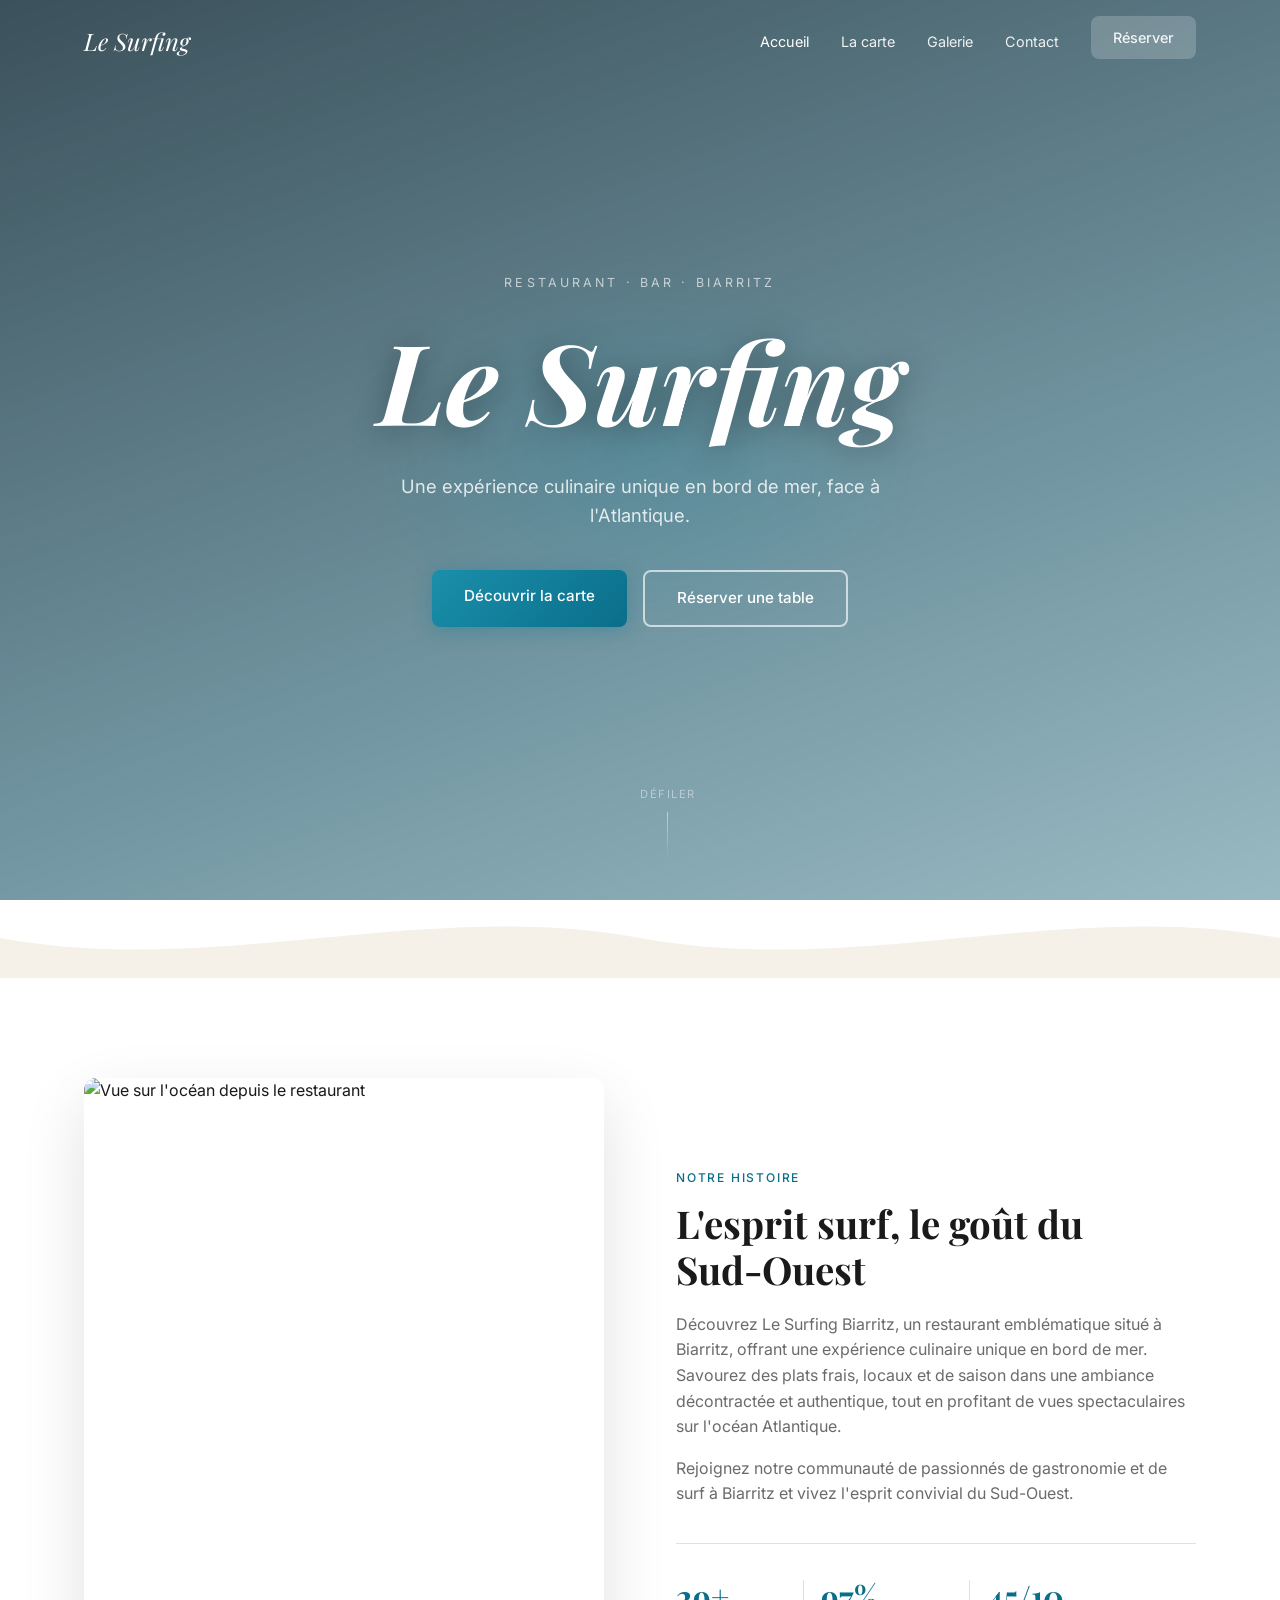
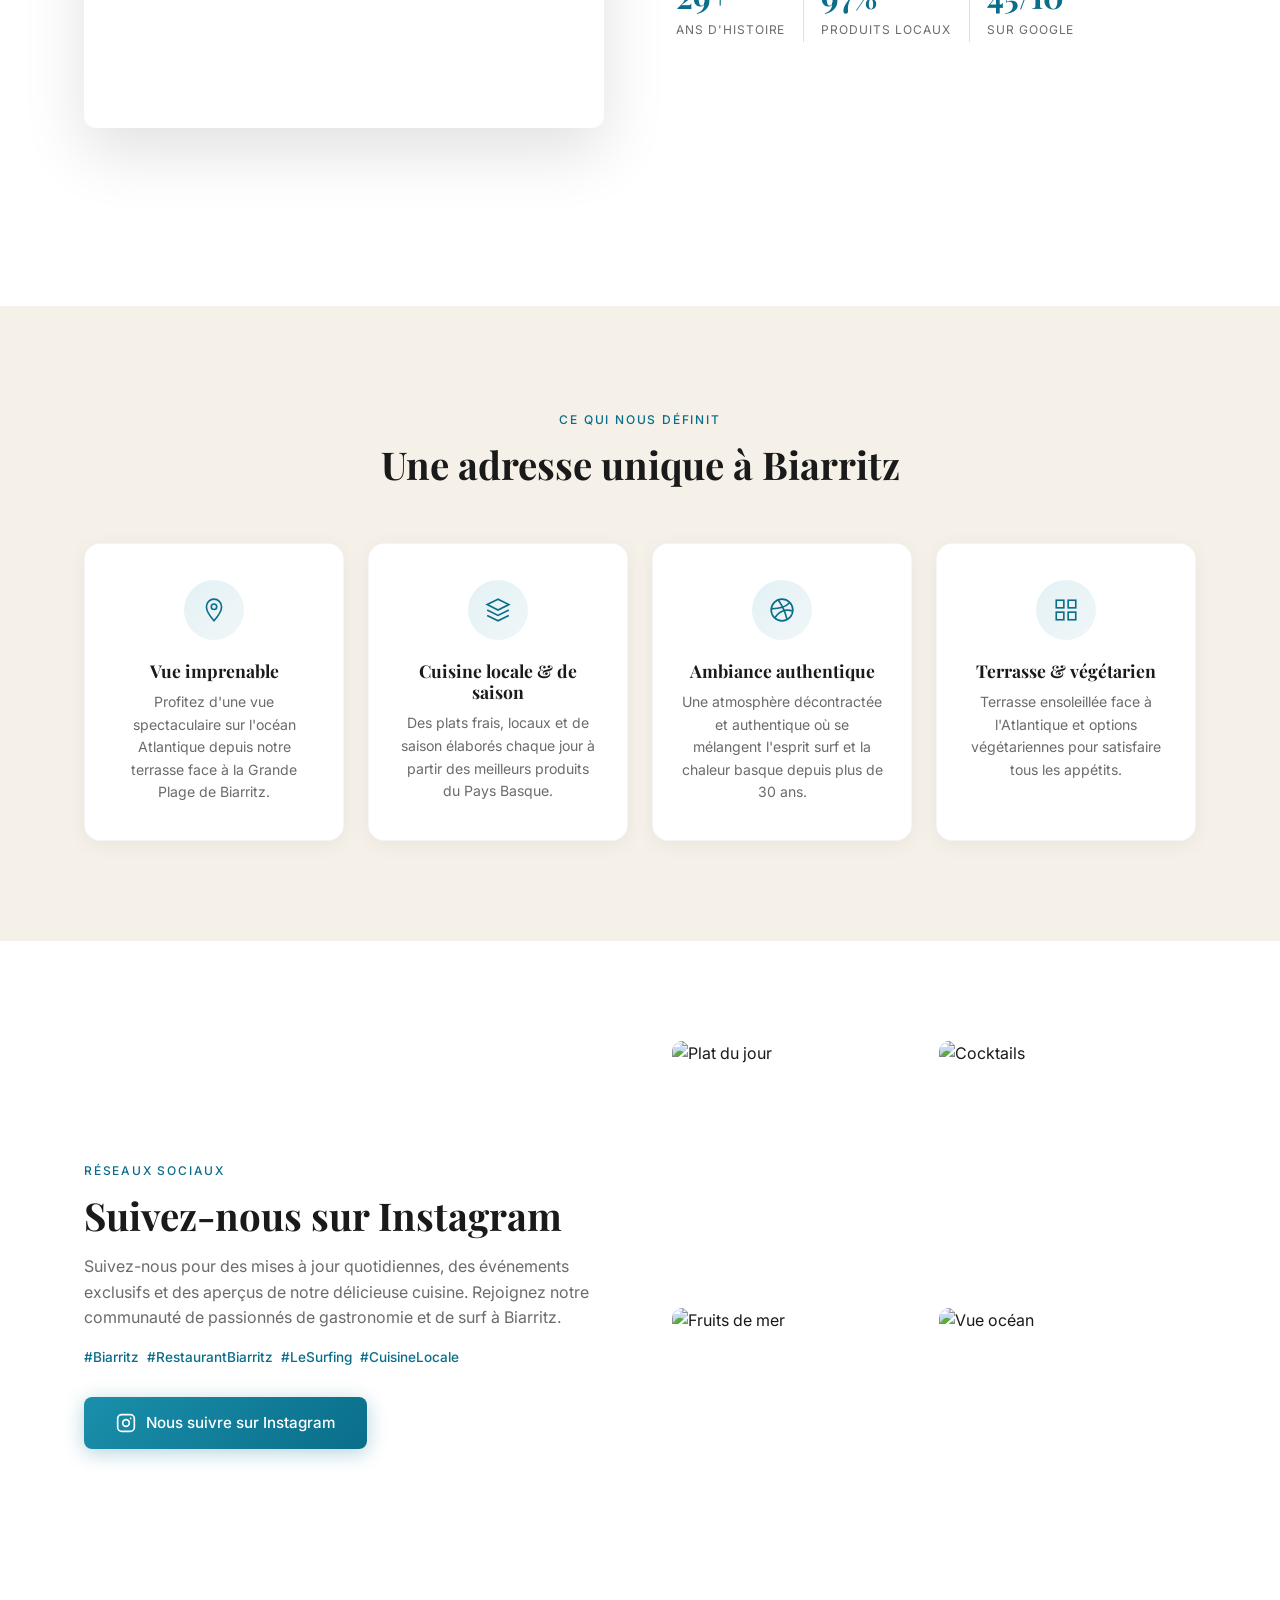
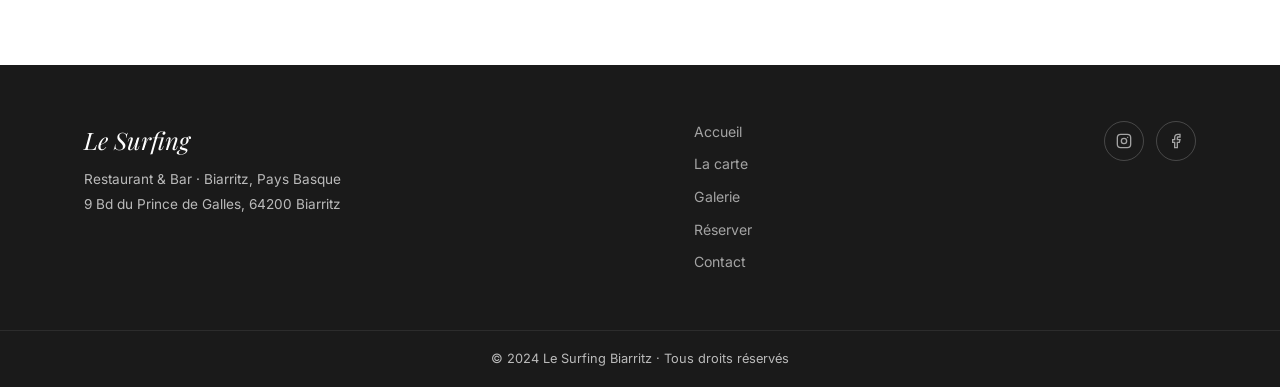
==== commit b8f2bfe0: "Ajout d'animations et amélioration du design - Hero : entrée en cascade animée (tag → h1 → sous-titr" ====
--- a/index.html
+++ b/index.html
@@ -31,6 +31,7 @@
 
   <!-- HERO -->
   <section id="hero">
+    <div id="hero-bg"></div>
     <div class="hero-overlay"></div>
     <div class="hero-content">
       <p class="hero-tag">Restaurant · Bar · Biarritz</p>
@@ -47,6 +48,13 @@
     </div>
   </section>
 
+  <!-- Wave separator hero → intro -->
+  <div class="wave-sep to-sand" style="background:transparent">
+    <svg viewBox="0 0 1440 80" preserveAspectRatio="none" xmlns="http://www.w3.org/2000/svg">
+      <path d="M0,40 C240,80 480,0 720,40 C960,80 1200,0 1440,40 L1440,80 L0,80 Z"/>
+    </svg>
+  </div>
+
   <!-- INTRO -->
   <section id="intro">
     <div class="container split">
@@ -59,13 +67,20 @@
         <p>Découvrez Le Surfing Biarritz, un restaurant emblématique situé à Biarritz, offrant une expérience culinaire unique en bord de mer. Savourez des plats frais, locaux et de saison dans une ambiance décontractée et authentique, tout en profitant de vues spectaculaires sur l'océan Atlantique.</p>
         <p>Rejoignez notre communauté de passionnés de gastronomie et de surf à Biarritz et vivez l'esprit convivial du Sud-Ouest.</p>
         <div class="stats">
-          <div class="stat"><strong>30+</strong><span>ans d'histoire</span></div>
-          <div class="stat"><strong>100%</strong><span>produits locaux</span></div>
-          <div class="stat"><strong>★ 4.7</strong><span>sur Google</span></div>
+          <div class="stat"><strong data-count="30" data-suffix="+">30+</strong><span>ans d'histoire</span></div>
+          <div class="stat"><strong data-count="100" data-suffix="%">100%</strong><span>produits locaux</span></div>
+          <div class="stat"><strong data-count="47" data-suffix="/10">★ 4.7</strong><span>sur Google</span></div>
         </div>
       </div>
     </div>
   </section>
+
+  <!-- Wave separator intro → highlights -->
+  <div class="wave-sep sand to-white" style="background:var(--white); transform:rotate(180deg)">
+    <svg viewBox="0 0 1440 80" preserveAspectRatio="none" xmlns="http://www.w3.org/2000/svg">
+      <path d="M0,40 C360,80 720,0 1080,40 C1260,60 1380,20 1440,40 L1440,80 L0,80 Z" fill="var(--sand)"/>
+    </svg>
+  </div>
 
   <!-- HIGHLIGHTS -->
   <section id="highlights">
--- a/style.css
+++ b/style.css
@@ -4,6 +4,7 @@
 :root {
   --ocean:    #0a6e8a;
   --ocean-dk: #074d62;
+  --ocean-lt: #1a8fab;
   --sand:     #f5f0e8;
   --sand-dk:  #e8dfc9;
   --text:     #1a1a1a;
@@ -12,6 +13,7 @@
   --accent:   #c8522a;
   --radius:   8px;
   --transition: 0.3s ease;
+  --ease-out: cubic-bezier(0.22, 1, 0.36, 1);
 }
 
 html { scroll-behavior: smooth; }
@@ -66,21 +68,34 @@
   font-size: 0.95rem;
   font-weight: 500;
   cursor: pointer;
-  transition: var(--transition);
+  transition: transform 0.25s var(--ease-out), box-shadow 0.25s ease, background 0.25s ease;
   border: none;
+  position: relative;
+  overflow: hidden;
 }
 .btn-primary {
-  background: var(--ocean);
-  color: var(--white);
-}
-.btn-primary:hover { background: var(--ocean-dk); transform: translateY(-2px); }
+  background: linear-gradient(135deg, var(--ocean-lt), var(--ocean));
+  color: var(--white);
+  box-shadow: 0 4px 20px rgba(10,110,138,0.3);
+}
+.btn-primary:hover {
+  background: linear-gradient(135deg, var(--ocean), var(--ocean-dk));
+  transform: translateY(-3px);
+  box-shadow: 0 8px 28px rgba(10,110,138,0.4);
+}
+.btn-primary:active { transform: translateY(-1px); }
 
 .btn-secondary {
   background: transparent;
   color: var(--white);
-  border: 2px solid rgba(255,255,255,0.7);
-}
-.btn-secondary:hover { background: rgba(255,255,255,0.15); }
+  border: 2px solid rgba(255,255,255,0.65);
+  backdrop-filter: blur(4px);
+}
+.btn-secondary:hover {
+  background: rgba(255,255,255,0.15);
+  border-color: rgba(255,255,255,0.9);
+  transform: translateY(-2px);
+}
 
 .btn-insta {
   display: inline-flex;
@@ -177,12 +192,18 @@
   display: flex;
   align-items: center;
   justify-content: center;
+  overflow: hidden;
+}
+#hero-bg {
+  position: absolute;
+  inset: -10%;
   background: url('https://images.unsplash.com/photo-1505118380757-91f5f5632de0?w=1600&q=80') center/cover no-repeat;
+  will-change: transform;
 }
 .hero-overlay {
   position: absolute;
   inset: 0;
-  background: linear-gradient(160deg, rgba(5,40,55,0.72) 0%, rgba(10,80,100,0.55) 100%);
+  background: linear-gradient(160deg, rgba(4,32,45,0.78) 0%, rgba(8,70,90,0.58) 60%, rgba(12,90,110,0.42) 100%);
 }
 .hero-content {
   position: relative;
@@ -192,30 +213,59 @@
   max-width: 760px;
 }
 .hero-tag {
-  font-size: 0.8rem;
-  letter-spacing: 0.2em;
+  font-size: 0.78rem;
+  letter-spacing: 0.25em;
   text-transform: uppercase;
-  color: rgba(255,255,255,0.7);
+  color: rgba(255,255,255,0.65);
   margin-bottom: 20px;
+  opacity: 0;
+  transform: translateY(16px);
+  animation: heroFadeUp 0.8s var(--ease-out) 0.2s forwards;
 }
 .hero-content h1 {
   font-size: clamp(3.5rem, 9vw, 7rem);
   font-style: italic;
   margin-bottom: 24px;
-  text-shadow: 0 2px 24px rgba(0,0,0,0.3);
+  text-shadow: 0 4px 32px rgba(0,0,0,0.35);
+  opacity: 0;
+  transform: translateY(20px);
+  animation: heroFadeUp 0.9s var(--ease-out) 0.4s forwards;
 }
 .hero-sub {
   font-size: 1.15rem;
-  color: rgba(255,255,255,0.85);
+  color: rgba(255,255,255,0.82);
   max-width: 500px;
   margin: 0 auto 40px;
+  opacity: 0;
+  transform: translateY(16px);
+  animation: heroFadeUp 0.8s var(--ease-out) 0.62s forwards;
 }
 .hero-cta {
   display: flex;
   gap: 16px;
   justify-content: center;
   flex-wrap: wrap;
-}
+  opacity: 0;
+  transform: translateY(16px);
+  animation: heroFadeUp 0.8s var(--ease-out) 0.82s forwards;
+}
+@keyframes heroFadeUp {
+  to { opacity: 1; transform: none; }
+}
+
+/* decorative glow behind title */
+.hero-content::before {
+  content: '';
+  position: absolute;
+  top: 50%;
+  left: 50%;
+  transform: translate(-50%, -50%);
+  width: 600px;
+  height: 400px;
+  background: radial-gradient(ellipse, rgba(26,143,171,0.18) 0%, transparent 70%);
+  pointer-events: none;
+}
+
 .hero-scroll {
   position: absolute;
   bottom: 40px;
@@ -225,21 +275,41 @@
   flex-direction: column;
   align-items: center;
   gap: 8px;
-  color: rgba(255,255,255,0.5);
+  color: rgba(255,255,255,0.45);
   font-size: 0.7rem;
-  letter-spacing: 0.12em;
+  letter-spacing: 0.14em;
   text-transform: uppercase;
+  opacity: 0;
+  animation: heroFadeUp 0.8s var(--ease-out) 1.1s forwards;
 }
 .scroll-line {
   width: 1px;
   height: 48px;
-  background: linear-gradient(to bottom, rgba(255,255,255,0.4), transparent);
+  background: linear-gradient(to bottom, rgba(255,255,255,0.5), transparent);
   animation: scrollAnim 1.8s ease-in-out infinite;
 }
 @keyframes scrollAnim {
   0%, 100% { transform: scaleY(1); opacity: 1; }
-  50%       { transform: scaleY(0.5); opacity: 0.4; }
-}
+  50%       { transform: scaleY(0.5); opacity: 0.3; }
+}
+
+/* Wave separator */
+.wave-sep {
+  position: relative;
+  height: 80px;
+  overflow: hidden;
+  background: var(--white);
+  margin-top: -2px;
+}
+.wave-sep svg {
+  position: absolute;
+  bottom: 0;
+  width: 100%;
+  height: 100%;
+}
+.wave-sep.sand { background: var(--sand); }
+.wave-sep.to-sand svg path { fill: var(--sand); }
+.wave-sep.to-white svg path { fill: var(--white); }
 
 /* ===== PAGE HERO (inner pages) ===== */
 .page-hero {
@@ -300,8 +370,20 @@
   padding-top: 36px;
   border-top: 1px solid var(--sand-dk);
 }
-.stat strong { display: block; font-size: 1.8rem; font-family: 'Playfair Display', serif; color: var(--ocean); }
-.stat span   { font-size: 0.8rem; color: var(--muted); text-transform: uppercase; letter-spacing: 0.05em; }
+.stat {
+  position: relative;
+}
+.stat::before {
+  content: '';
+  position: absolute;
+  top: 0; left: -18px;
+  width: 1px;
+  height: 100%;
+  background: var(--sand-dk);
+}
+.stat:first-child::before { display: none; }
+.stat strong { display: block; font-size: 2rem; font-family: 'Playfair Display', serif; color: var(--ocean); line-height: 1; margin-bottom: 4px; }
+.stat span   { font-size: 0.75rem; color: var(--muted); text-transform: uppercase; letter-spacing: 0.08em; }
 
 /* ===== HIGHLIGHTS ===== */
 #highlights {
@@ -315,25 +397,43 @@
 }
 .highlight-card {
   background: var(--white);
-  border-radius: 12px;
-  padding: 32px 24px;
+  border-radius: 16px;
+  padding: 36px 28px;
   text-align: center;
-  box-shadow: 0 4px 16px rgba(0,0,0,0.05);
-  transition: transform var(--transition), box-shadow var(--transition);
+  box-shadow: 0 4px 20px rgba(0,0,0,0.05);
+  transition: transform 0.35s var(--ease-out), box-shadow 0.35s ease;
+  border: 1px solid rgba(0,0,0,0.04);
+  position: relative;
+  overflow: hidden;
+}
+.highlight-card::after {
+  content: '';
+  position: absolute;
+  bottom: 0; left: 0; right: 0;
+  height: 3px;
+  background: linear-gradient(90deg, var(--ocean-lt), var(--ocean));
+  transform: scaleX(0);
+  transform-origin: left;
+  transition: transform 0.35s var(--ease-out);
 }
 .highlight-card:hover {
-  transform: translateY(-6px);
-  box-shadow: 0 16px 40px rgba(0,0,0,0.1);
-}
+  transform: translateY(-8px);
+  box-shadow: 0 20px 48px rgba(10,110,138,0.12);
+}
+.highlight-card:hover::after { transform: scaleX(1); }
 .highlight-icon {
-  width: 56px;
-  height: 56px;
+  width: 60px;
+  height: 60px;
   border-radius: 50%;
-  background: var(--sand);
+  background: linear-gradient(135deg, rgba(26,143,171,0.12), rgba(10,110,138,0.06));
   display: flex;
   align-items: center;
   justify-content: center;
   margin: 0 auto 20px;
+  transition: background 0.3s ease;
+}
+.highlight-card:hover .highlight-icon {
+  background: linear-gradient(135deg, rgba(26,143,171,0.2), rgba(10,110,138,0.12));
 }
 .highlight-icon svg { width: 26px; height: 26px; color: var(--ocean); }
 .highlight-card h3 { font-size: 1.1rem; margin-bottom: 10px; }
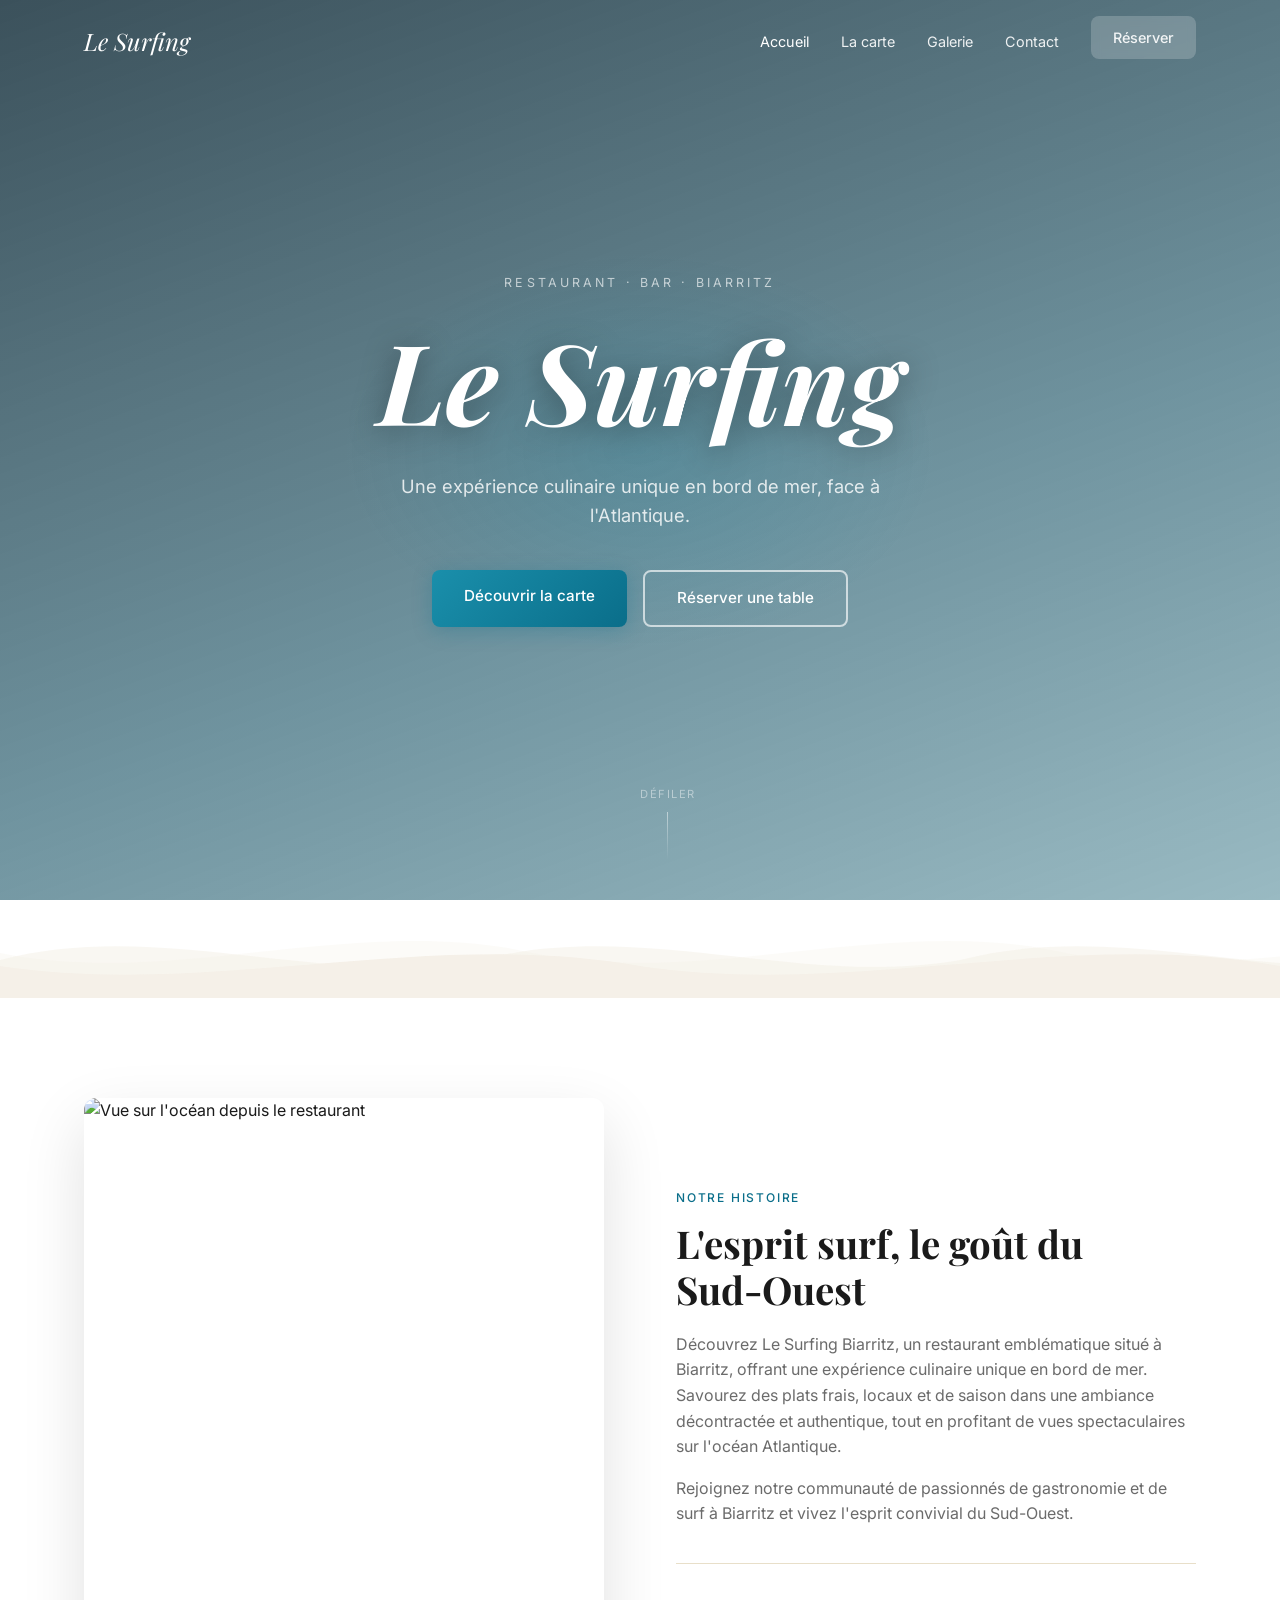
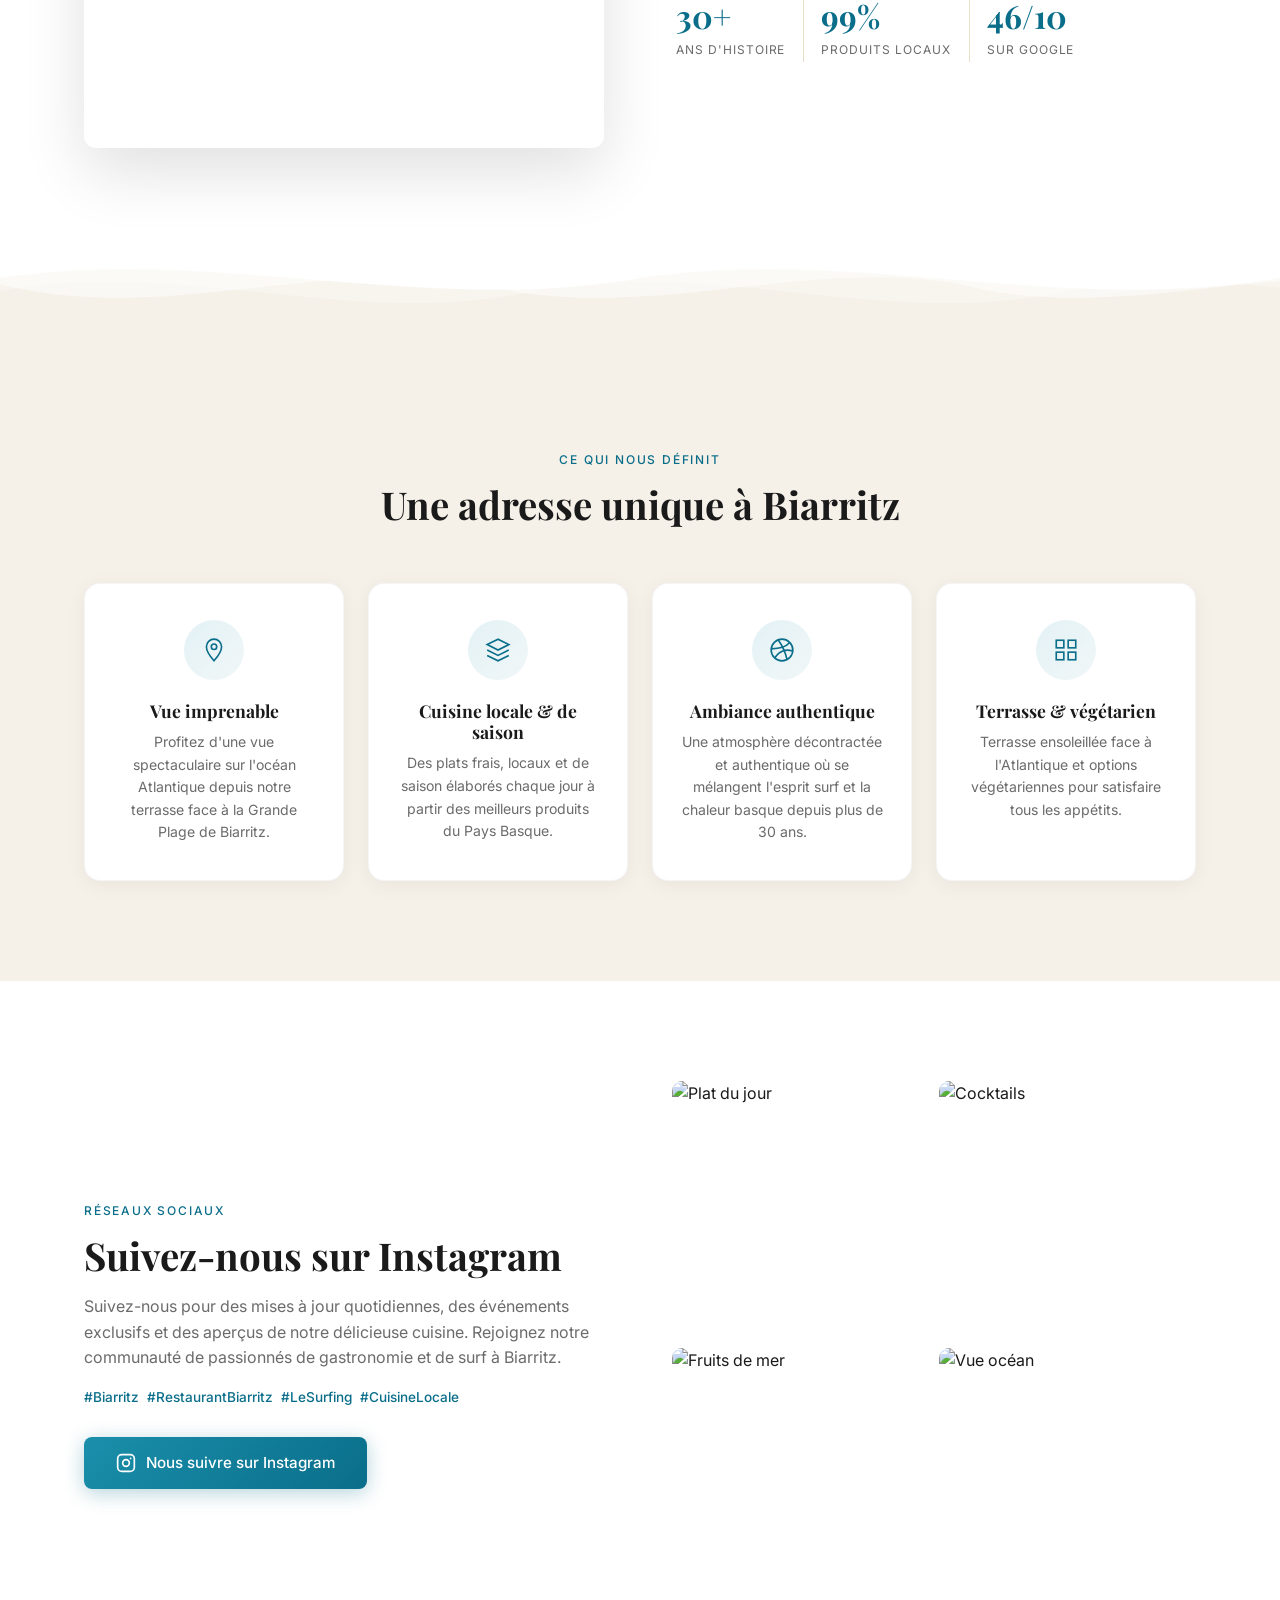
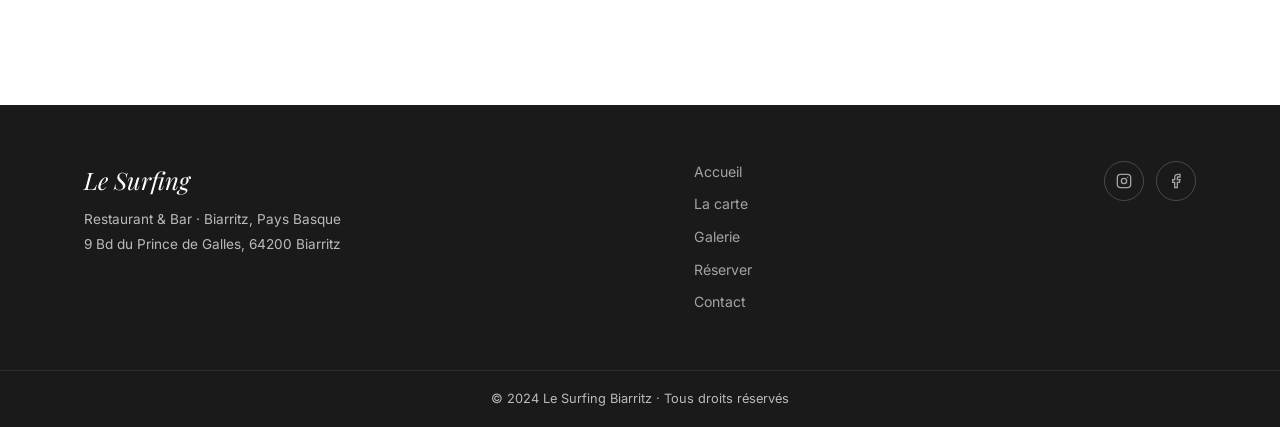
==== commit f89ee6c6: "Animations vagues SVG en boucle sur la page d'accueil Co-Authored-By: Claude Sonnet 4.6 <noreply@ant" ====
--- a/index.html
+++ b/index.html
@@ -49,9 +49,17 @@
   </section>
 
   <!-- Wave separator hero → intro -->
-  <div class="wave-sep to-sand" style="background:transparent">
-    <svg viewBox="0 0 1440 80" preserveAspectRatio="none" xmlns="http://www.w3.org/2000/svg">
-      <path d="M0,40 C240,80 480,0 720,40 C960,80 1200,0 1440,40 L1440,80 L0,80 Z"/>
+  <div class="wave-sep" style="background:transparent">
+    <svg viewBox="0 0 2880 100" preserveAspectRatio="none" xmlns="http://www.w3.org/2000/svg">
+      <g class="wave-l3">
+        <path d="M0,55 C200,90 400,15 600,55 C800,90 1000,15 1200,55 C1400,90 1600,15 1800,55 C2000,90 2200,15 2400,55 C2600,90 2800,15 2880,55 L2880,100 L0,100 Z" fill="var(--sand)" opacity="0.3"/>
+      </g>
+      <g class="wave-l2">
+        <path d="M0,62 C180,20 360,90 540,62 C720,20 900,90 1080,62 C1260,20 1440,90 1620,62 C1800,20 1980,90 2160,62 C2340,20 2520,90 2700,62 C2790,45 2850,70 2880,62 L2880,100 L0,100 Z" fill="var(--sand)" opacity="0.55"/>
+      </g>
+      <g class="wave-l1">
+        <path d="M0,68 C240,100 480,30 720,68 C960,100 1200,30 1440,68 C1680,100 1920,30 2160,68 C2400,100 2640,30 2880,68 L2880,100 L0,100 Z" fill="var(--sand)"/>
+      </g>
     </svg>
   </div>
 
@@ -76,9 +84,17 @@
   </section>
 
   <!-- Wave separator intro → highlights -->
-  <div class="wave-sep sand to-white" style="background:var(--white); transform:rotate(180deg)">
-    <svg viewBox="0 0 1440 80" preserveAspectRatio="none" xmlns="http://www.w3.org/2000/svg">
-      <path d="M0,40 C360,80 720,0 1080,40 C1260,60 1380,20 1440,40 L1440,80 L0,80 Z" fill="var(--sand)"/>
+  <div class="wave-sep wave-flip" style="background:var(--sand)">
+    <svg viewBox="0 0 2880 100" preserveAspectRatio="none" xmlns="http://www.w3.org/2000/svg">
+      <g class="wave-l3">
+        <path d="M0,55 C200,90 400,15 600,55 C800,90 1000,15 1200,55 C1400,90 1600,15 1800,55 C2000,90 2200,15 2400,55 C2600,90 2800,15 2880,55 L2880,100 L0,100 Z" fill="var(--white)" opacity="0.3"/>
+      </g>
+      <g class="wave-l2">
+        <path d="M0,62 C180,20 360,90 540,62 C720,20 900,90 1080,62 C1260,20 1440,90 1620,62 C1800,20 1980,90 2160,62 C2340,20 2520,90 2700,62 C2790,45 2850,70 2880,62 L2880,100 L0,100 Z" fill="var(--white)" opacity="0.55"/>
+      </g>
+      <g class="wave-l1">
+        <path d="M0,68 C240,100 480,30 720,68 C960,100 1200,30 1440,68 C1680,100 1920,30 2160,68 C2400,100 2640,30 2880,68 L2880,100 L0,100 Z" fill="var(--white)"/>
+      </g>
     </svg>
   </div>
 
--- a/style.css
+++ b/style.css
@@ -296,20 +296,30 @@
 /* Wave separator */
 .wave-sep {
   position: relative;
-  height: 80px;
+  height: 100px;
   overflow: hidden;
-  background: var(--white);
   margin-top: -2px;
 }
 .wave-sep svg {
   position: absolute;
   bottom: 0;
-  width: 100%;
+  width: 200%;   /* SVG viewBox is 2880 = 2× 1440 */
   height: 100%;
-}
-.wave-sep.sand { background: var(--sand); }
-.wave-sep.to-sand svg path { fill: var(--sand); }
-.wave-sep.to-white svg path { fill: var(--white); }
+  left: 0;
+}
+.wave-sep.wave-flip {
+  transform: scaleY(-1);
+}
+
+/* Each layer slides at a different speed — seamless loop at -50% */
+.wave-l1 { animation: waveDrift 8s linear infinite; }
+.wave-l2 { animation: waveDrift 13s linear infinite reverse; }
+.wave-l3 { animation: waveDrift 18s linear infinite; }
+
+@keyframes waveDrift {
+  from { transform: translateX(0); }
+  to   { transform: translateX(-50%); }
+}
 
 /* ===== PAGE HERO (inner pages) ===== */
 .page-hero {
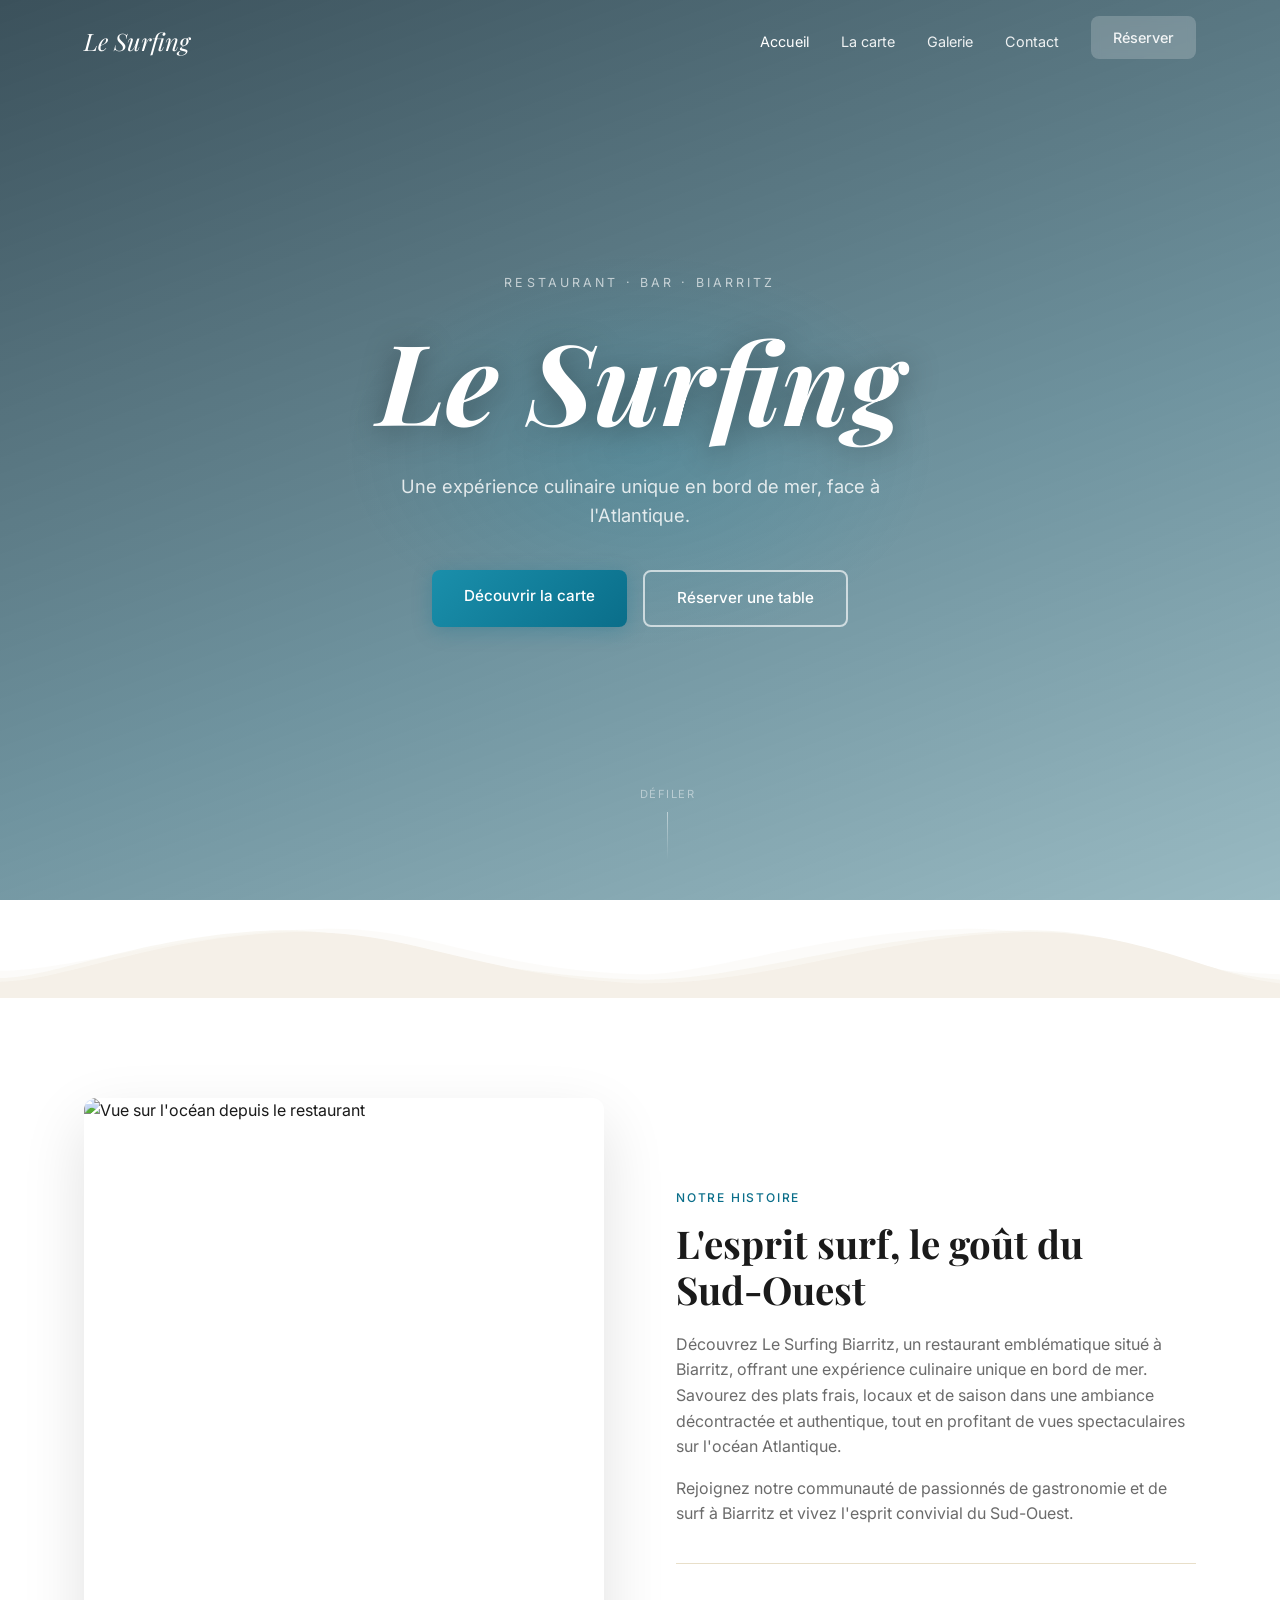
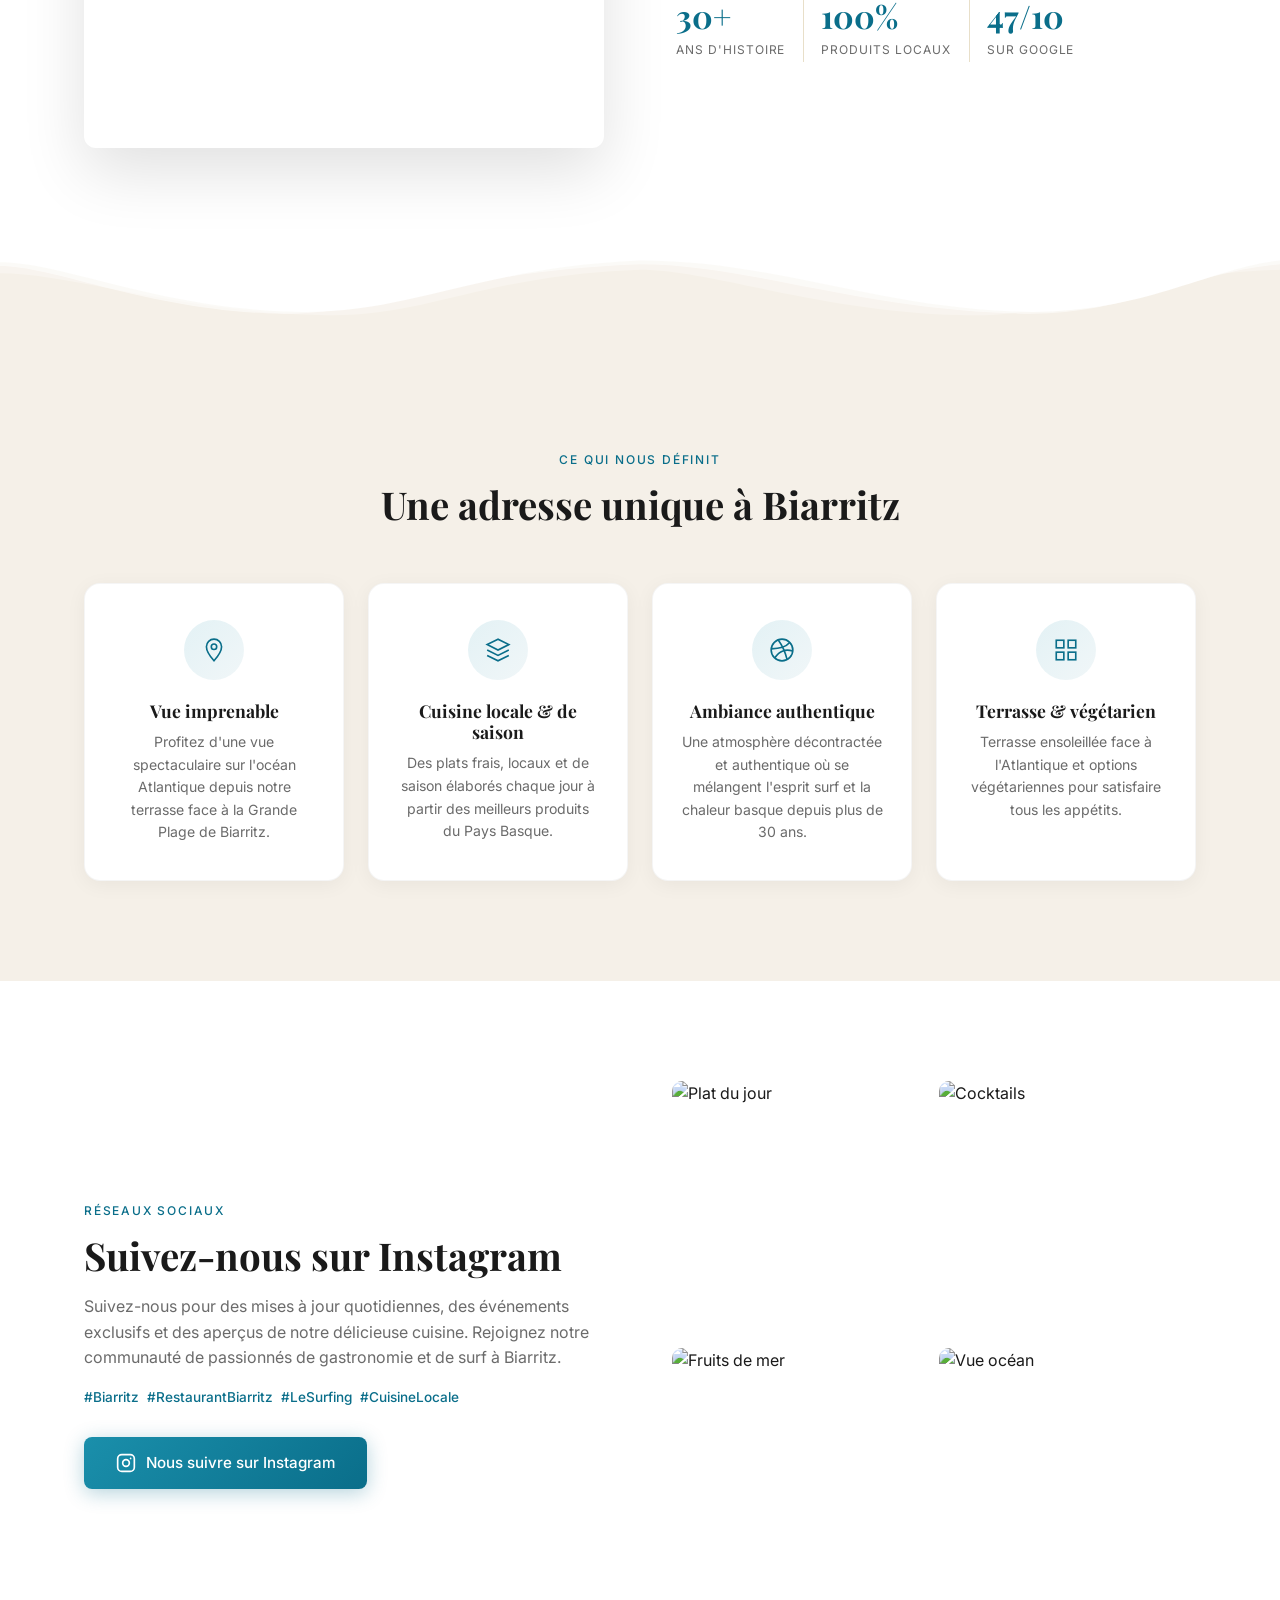
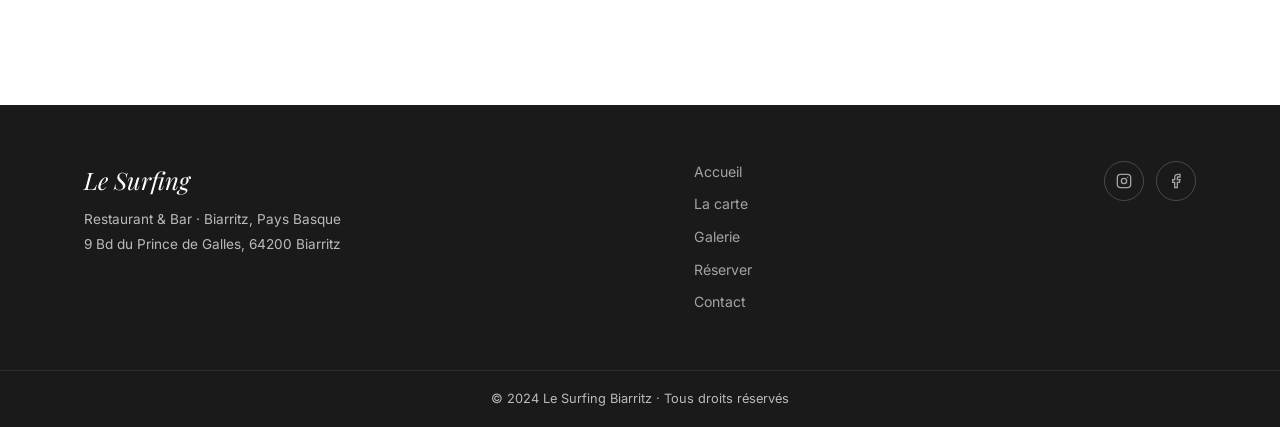
==== commit a1fde2a0: "Vagues réalistes : formes asymétriques + oscillation verticale multi-couches Co-Authored-By: Claude " ====
--- a/index.html
+++ b/index.html
@@ -50,15 +50,18 @@
 
   <!-- Wave separator hero → intro -->
   <div class="wave-sep" style="background:transparent">
-    <svg viewBox="0 0 2880 100" preserveAspectRatio="none" xmlns="http://www.w3.org/2000/svg">
+    <svg viewBox="0 0 2880 110" preserveAspectRatio="none" xmlns="http://www.w3.org/2000/svg">
+      <!-- back layer: slow, small amplitude -->
       <g class="wave-l3">
-        <path d="M0,55 C200,90 400,15 600,55 C800,90 1000,15 1200,55 C1400,90 1600,15 1800,55 C2000,90 2200,15 2400,55 C2600,90 2800,15 2880,55 L2880,100 L0,100 Z" fill="var(--sand)" opacity="0.3"/>
+        <path d="M0,80 C80,80 200,38 360,34 C480,30 540,78 720,84 C800,84 920,38 1080,34 C1200,30 1260,78 1440,84 C1520,84 1640,38 1800,34 C1920,30 1980,78 2160,84 C2240,84 2360,38 2520,34 C2640,30 2700,78 2880,84 L2880,110 L0,110 Z" fill="var(--sand)" opacity="0.28"/>
       </g>
+      <!-- mid layer: medium speed, opposite phase -->
       <g class="wave-l2">
-        <path d="M0,62 C180,20 360,90 540,62 C720,20 900,90 1080,62 C1260,20 1440,90 1620,62 C1800,20 1980,90 2160,62 C2340,20 2520,90 2700,62 C2790,45 2850,70 2880,62 L2880,100 L0,100 Z" fill="var(--sand)" opacity="0.55"/>
+        <path d="M0,88 C60,88 160,42 300,36 C420,30 500,82 720,90 C840,90 960,42 1140,36 C1260,30 1340,82 1440,90 C1560,90 1680,42 1860,36 C1980,30 2060,82 2160,90 C2280,90 2400,42 2580,36 C2700,30 2780,82 2880,90 L2880,110 L0,110 Z" fill="var(--sand)" opacity="0.55"/>
       </g>
+      <!-- front layer: fastest, highest amplitude -->
       <g class="wave-l1">
-        <path d="M0,68 C240,100 480,30 720,68 C960,100 1200,30 1440,68 C1680,100 1920,30 2160,68 C2400,100 2640,30 2880,68 L2880,100 L0,100 Z" fill="var(--sand)"/>
+        <path d="M0,92 C70,92 170,44 320,38 C460,32 530,86 720,94 C870,94 980,44 1140,38 C1280,32 1360,86 1440,94 C1590,94 1700,44 1860,38 C2000,32 2080,86 2160,94 C2310,94 2420,44 2580,38 C2720,32 2800,86 2880,94 L2880,110 L0,110 Z" fill="var(--sand)"/>
       </g>
     </svg>
   </div>
@@ -85,15 +88,15 @@
 
   <!-- Wave separator intro → highlights -->
   <div class="wave-sep wave-flip" style="background:var(--sand)">
-    <svg viewBox="0 0 2880 100" preserveAspectRatio="none" xmlns="http://www.w3.org/2000/svg">
+    <svg viewBox="0 0 2880 110" preserveAspectRatio="none" xmlns="http://www.w3.org/2000/svg">
       <g class="wave-l3">
-        <path d="M0,55 C200,90 400,15 600,55 C800,90 1000,15 1200,55 C1400,90 1600,15 1800,55 C2000,90 2200,15 2400,55 C2600,90 2800,15 2880,55 L2880,100 L0,100 Z" fill="var(--white)" opacity="0.3"/>
+        <path d="M0,80 C80,80 200,38 360,34 C480,30 540,78 720,84 C800,84 920,38 1080,34 C1200,30 1260,78 1440,84 C1520,84 1640,38 1800,34 C1920,30 1980,78 2160,84 C2240,84 2360,38 2520,34 C2640,30 2700,78 2880,84 L2880,110 L0,110 Z" fill="var(--white)" opacity="0.28"/>
       </g>
       <g class="wave-l2">
-        <path d="M0,62 C180,20 360,90 540,62 C720,20 900,90 1080,62 C1260,20 1440,90 1620,62 C1800,20 1980,90 2160,62 C2340,20 2520,90 2700,62 C2790,45 2850,70 2880,62 L2880,100 L0,100 Z" fill="var(--white)" opacity="0.55"/>
+        <path d="M0,88 C60,88 160,42 300,36 C420,30 500,82 720,90 C840,90 960,42 1140,36 C1260,30 1340,82 1440,90 C1560,90 1680,42 1860,36 C1980,30 2060,82 2160,90 C2280,90 2400,42 2580,36 C2700,30 2780,82 2880,90 L2880,110 L0,110 Z" fill="var(--white)" opacity="0.55"/>
       </g>
       <g class="wave-l1">
-        <path d="M0,68 C240,100 480,30 720,68 C960,100 1200,30 1440,68 C1680,100 1920,30 2160,68 C2400,100 2640,30 2880,68 L2880,100 L0,100 Z" fill="var(--white)"/>
+        <path d="M0,92 C70,92 170,44 320,38 C460,32 530,86 720,94 C870,94 980,44 1140,38 C1280,32 1360,86 1440,94 C1590,94 1700,44 1860,38 C2000,32 2080,86 2160,94 C2310,94 2420,44 2580,38 C2720,32 2800,86 2880,94 L2880,110 L0,110 Z" fill="var(--white)"/>
       </g>
     </svg>
   </div>
--- a/style.css
+++ b/style.css
@@ -311,14 +311,31 @@
   transform: scaleY(-1);
 }
 
-/* Each layer slides at a different speed — seamless loop at -50% */
-.wave-l1 { animation: waveDrift 8s linear infinite; }
-.wave-l2 { animation: waveDrift 13s linear infinite reverse; }
-.wave-l3 { animation: waveDrift 18s linear infinite; }
-
-@keyframes waveDrift {
-  from { transform: translateX(0); }
-  to   { transform: translateX(-50%); }
+/* 3 layers : vitesses + phases différentes, drift horizontal + oscillation verticale */
+.wave-l1 { animation: waveFlow1 7s ease-in-out infinite; }
+.wave-l2 { animation: waveFlow2 11s ease-in-out infinite; }
+.wave-l3 { animation: waveFlow3 17s ease-in-out infinite; }
+
+@keyframes waveFlow1 {
+  0%   { transform: translateX(0)      translateY(0px); }
+  25%  { transform: translateX(-12%)   translateY(-7px); }
+  50%  { transform: translateX(-25%)   translateY(0px); }
+  75%  { transform: translateX(-37%)   translateY(-5px); }
+  100% { transform: translateX(-50%)   translateY(0px); }
+}
+@keyframes waveFlow2 {
+  0%   { transform: translateX(-50%)   translateY(0px); }
+  30%  { transform: translateX(-35%)   translateY(-9px); }
+  50%  { transform: translateX(-25%)   translateY(-4px); }
+  70%  { transform: translateX(-15%)   translateY(-9px); }
+  100% { transform: translateX(0%)     translateY(0px); }
+}
+@keyframes waveFlow3 {
+  0%   { transform: translateX(0)      translateY(0px); }
+  20%  { transform: translateX(-8%)    translateY(-4px); }
+  50%  { transform: translateX(-25%)   translateY(-10px); }
+  80%  { transform: translateX(-40%)   translateY(-3px); }
+  100% { transform: translateX(-50%)   translateY(0px); }
 }
 
 /* ===== PAGE HERO (inner pages) ===== */
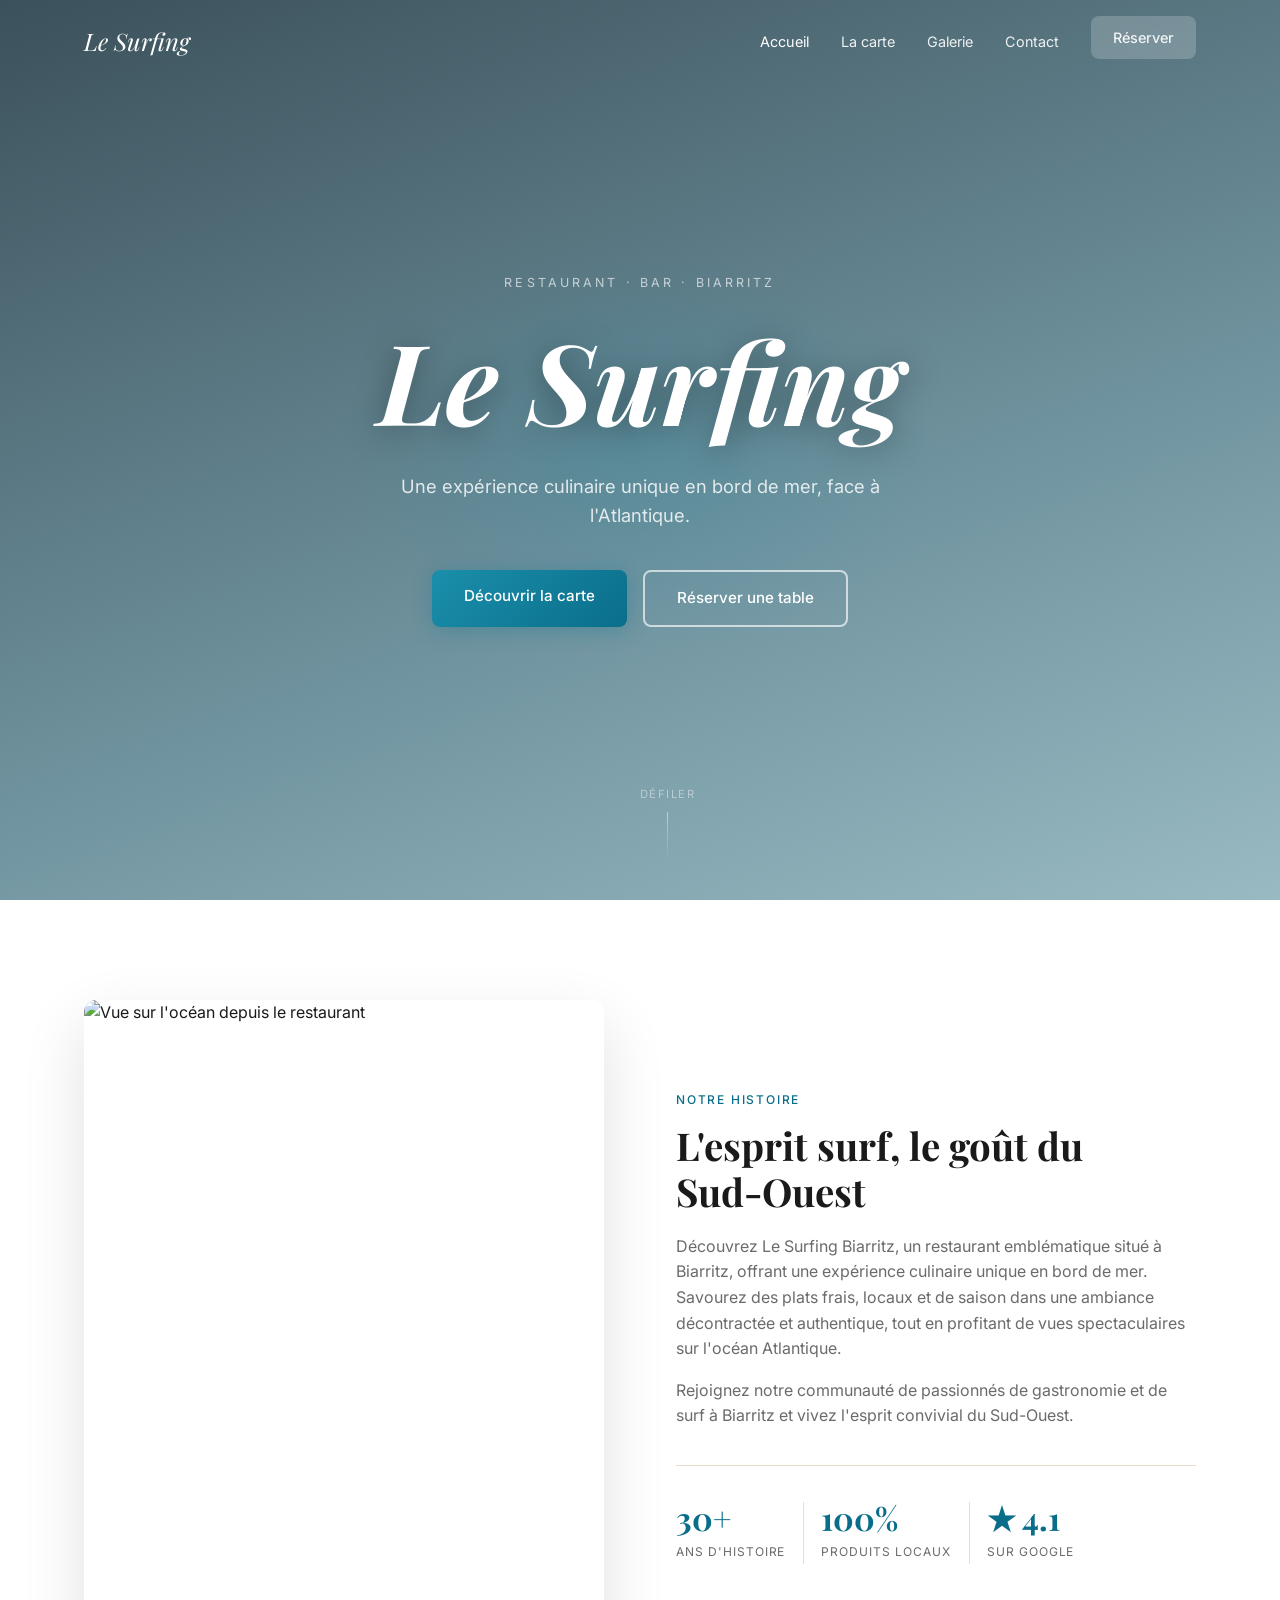
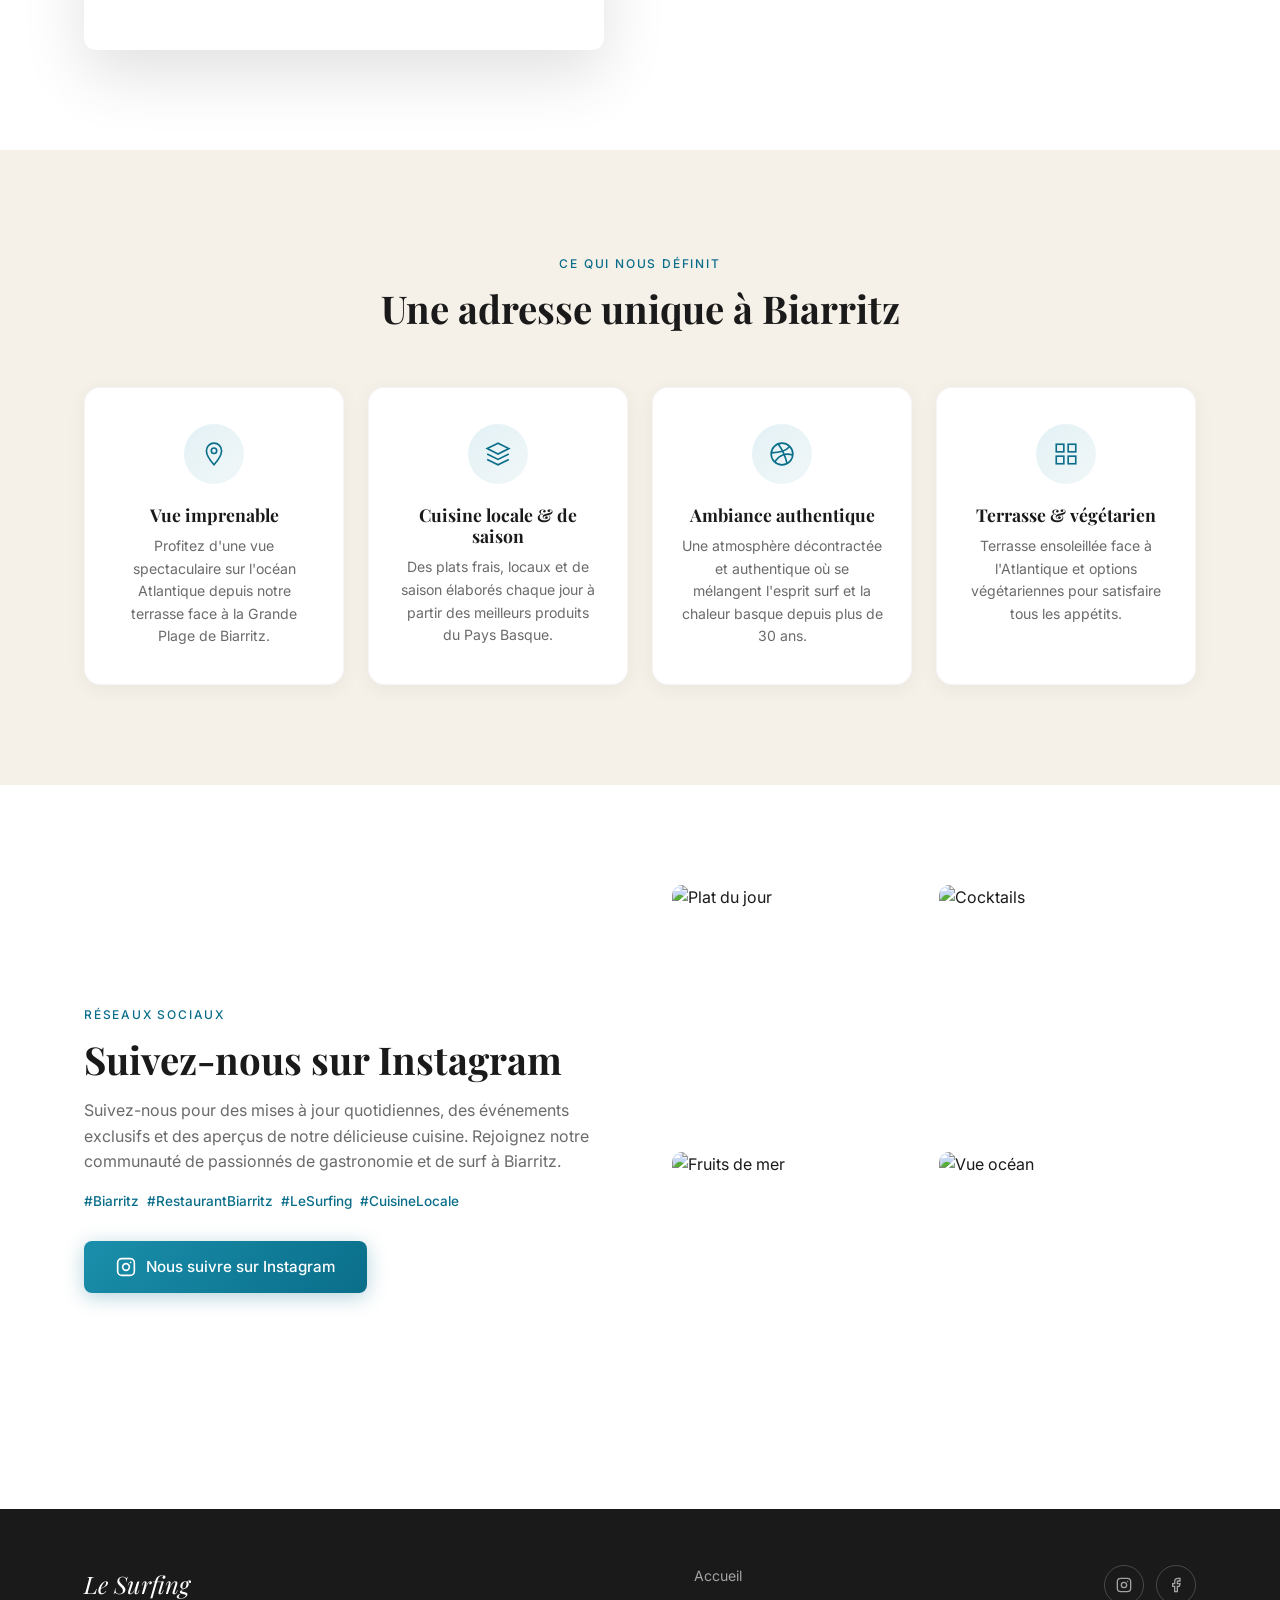
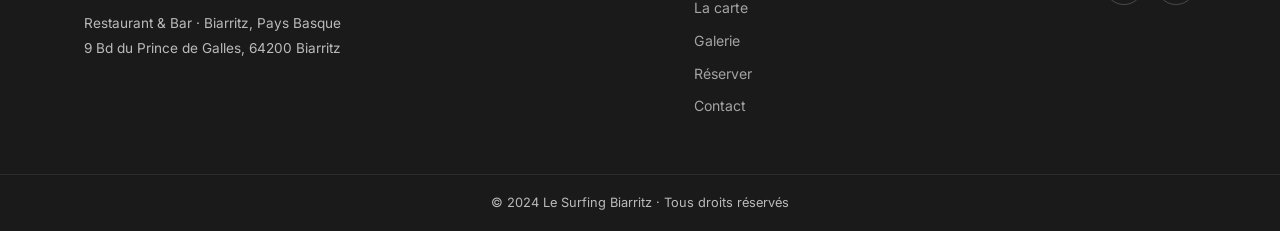
==== commit 4d00293c: "Correction note Google : 4.1/5" ====
--- a/index.html
+++ b/index.html
@@ -31,7 +31,6 @@
 
   <!-- HERO -->
   <section id="hero">
-    <div id="hero-bg"></div>
     <div class="hero-overlay"></div>
     <div class="hero-content">
       <p class="hero-tag">Restaurant · Bar · Biarritz</p>
@@ -48,24 +47,6 @@
     </div>
   </section>
 
-  <!-- Wave separator hero → intro -->
-  <div class="wave-sep" style="background:transparent">
-    <svg viewBox="0 0 2880 110" preserveAspectRatio="none" xmlns="http://www.w3.org/2000/svg">
-      <!-- back layer: slow, small amplitude -->
-      <g class="wave-l3">
-        <path d="M0,80 C80,80 200,38 360,34 C480,30 540,78 720,84 C800,84 920,38 1080,34 C1200,30 1260,78 1440,84 C1520,84 1640,38 1800,34 C1920,30 1980,78 2160,84 C2240,84 2360,38 2520,34 C2640,30 2700,78 2880,84 L2880,110 L0,110 Z" fill="var(--sand)" opacity="0.28"/>
-      </g>
-      <!-- mid layer: medium speed, opposite phase -->
-      <g class="wave-l2">
-        <path d="M0,88 C60,88 160,42 300,36 C420,30 500,82 720,90 C840,90 960,42 1140,36 C1260,30 1340,82 1440,90 C1560,90 1680,42 1860,36 C1980,30 2060,82 2160,90 C2280,90 2400,42 2580,36 C2700,30 2780,82 2880,90 L2880,110 L0,110 Z" fill="var(--sand)" opacity="0.55"/>
-      </g>
-      <!-- front layer: fastest, highest amplitude -->
-      <g class="wave-l1">
-        <path d="M0,92 C70,92 170,44 320,38 C460,32 530,86 720,94 C870,94 980,44 1140,38 C1280,32 1360,86 1440,94 C1590,94 1700,44 1860,38 C2000,32 2080,86 2160,94 C2310,94 2420,44 2580,38 C2720,32 2800,86 2880,94 L2880,110 L0,110 Z" fill="var(--sand)"/>
-      </g>
-    </svg>
-  </div>
-
   <!-- INTRO -->
   <section id="intro">
     <div class="container split">
@@ -78,28 +59,13 @@
         <p>Découvrez Le Surfing Biarritz, un restaurant emblématique situé à Biarritz, offrant une expérience culinaire unique en bord de mer. Savourez des plats frais, locaux et de saison dans une ambiance décontractée et authentique, tout en profitant de vues spectaculaires sur l'océan Atlantique.</p>
         <p>Rejoignez notre communauté de passionnés de gastronomie et de surf à Biarritz et vivez l'esprit convivial du Sud-Ouest.</p>
         <div class="stats">
-          <div class="stat"><strong data-count="30" data-suffix="+">30+</strong><span>ans d'histoire</span></div>
-          <div class="stat"><strong data-count="100" data-suffix="%">100%</strong><span>produits locaux</span></div>
-          <div class="stat"><strong data-count="47" data-suffix="/10">★ 4.7</strong><span>sur Google</span></div>
+          <div class="stat"><strong>30+</strong><span>ans d'histoire</span></div>
+          <div class="stat"><strong>100%</strong><span>produits locaux</span></div>
+          <div class="stat"><strong>★ 4.1</strong><span>sur Google</span></div>
         </div>
       </div>
     </div>
   </section>
-
-  <!-- Wave separator intro → highlights -->
-  <div class="wave-sep wave-flip" style="background:var(--sand)">
-    <svg viewBox="0 0 2880 110" preserveAspectRatio="none" xmlns="http://www.w3.org/2000/svg">
-      <g class="wave-l3">
-        <path d="M0,80 C80,80 200,38 360,34 C480,30 540,78 720,84 C800,84 920,38 1080,34 C1200,30 1260,78 1440,84 C1520,84 1640,38 1800,34 C1920,30 1980,78 2160,84 C2240,84 2360,38 2520,34 C2640,30 2700,78 2880,84 L2880,110 L0,110 Z" fill="var(--white)" opacity="0.28"/>
-      </g>
-      <g class="wave-l2">
-        <path d="M0,88 C60,88 160,42 300,36 C420,30 500,82 720,90 C840,90 960,42 1140,36 C1260,30 1340,82 1440,90 C1560,90 1680,42 1860,36 C1980,30 2060,82 2160,90 C2280,90 2400,42 2580,36 C2700,30 2780,82 2880,90 L2880,110 L0,110 Z" fill="var(--white)" opacity="0.55"/>
-      </g>
-      <g class="wave-l1">
-        <path d="M0,92 C70,92 170,44 320,38 C460,32 530,86 720,94 C870,94 980,44 1140,38 C1280,32 1360,86 1440,94 C1590,94 1700,44 1860,38 C2000,32 2080,86 2160,94 C2310,94 2420,44 2580,38 C2720,32 2800,86 2880,94 L2880,110 L0,110 Z" fill="var(--white)"/>
-      </g>
-    </svg>
-  </div>
 
   <!-- HIGHLIGHTS -->
   <section id="highlights">
